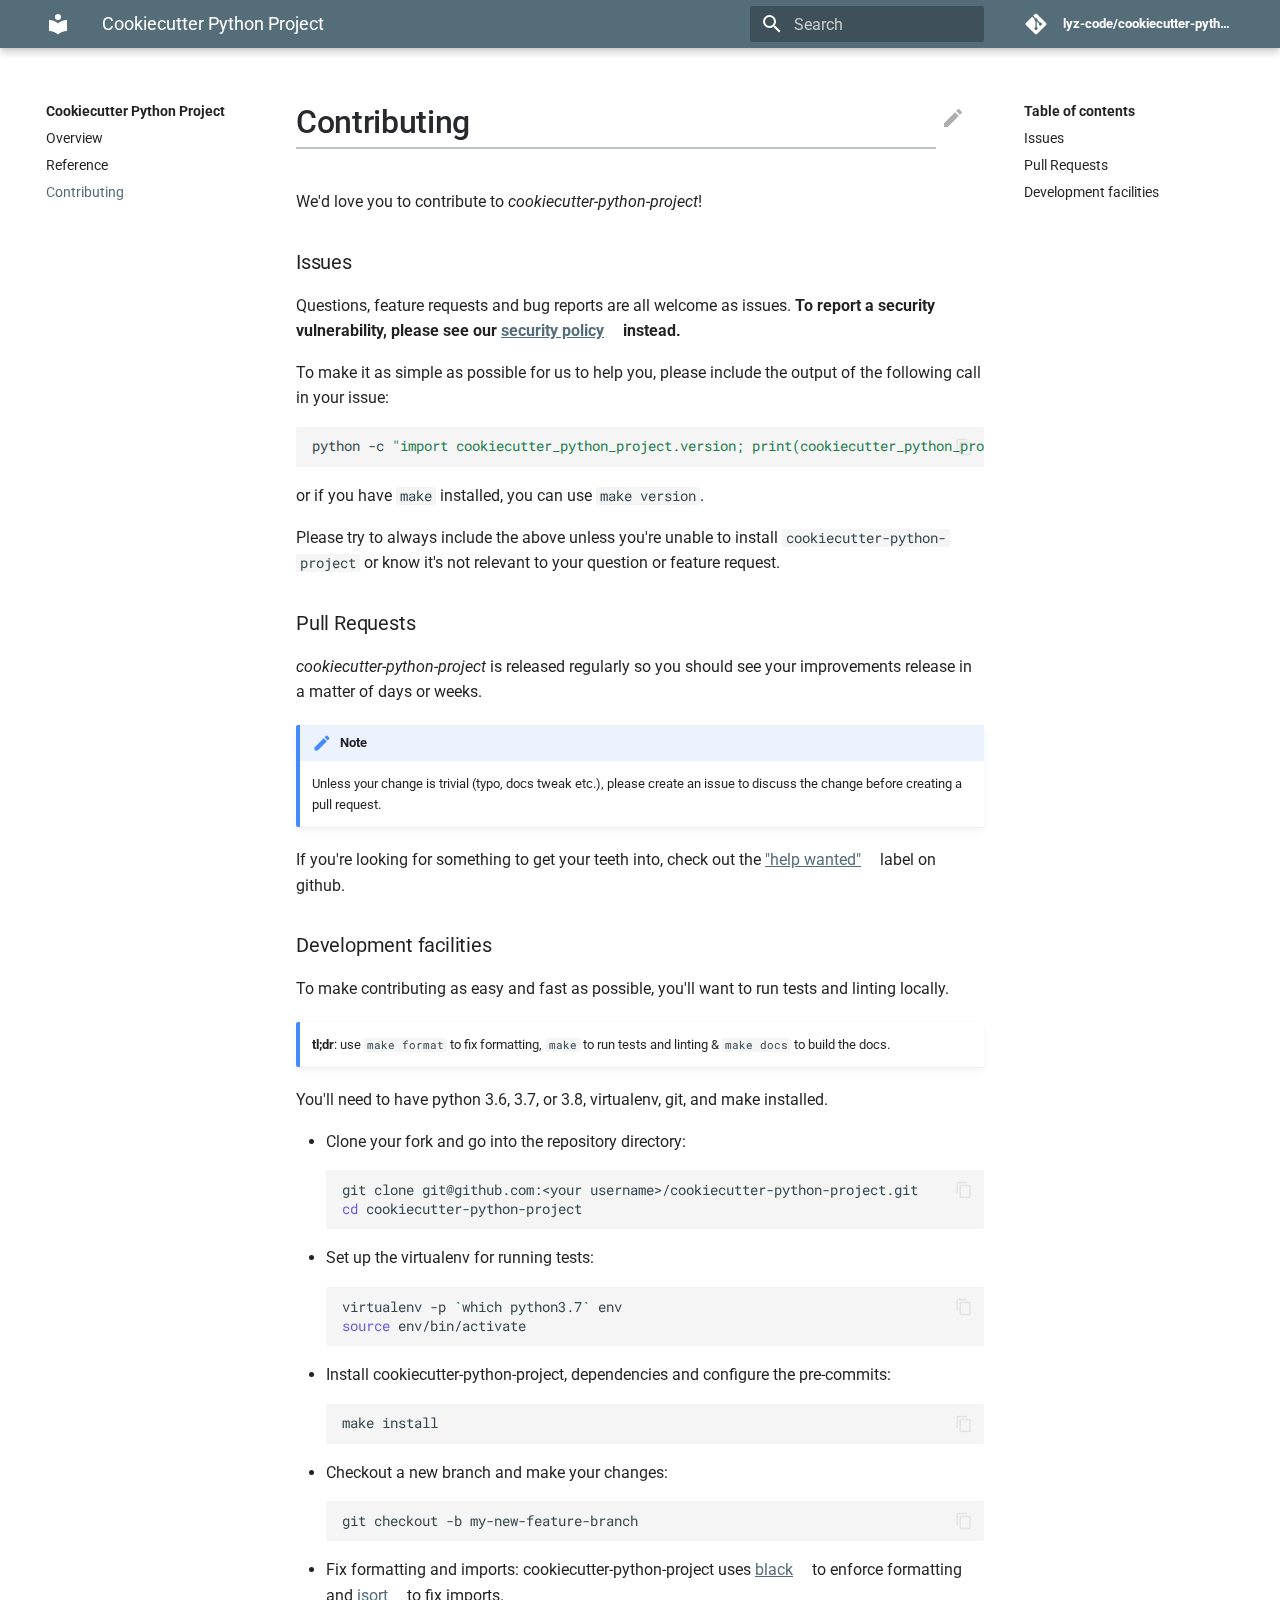
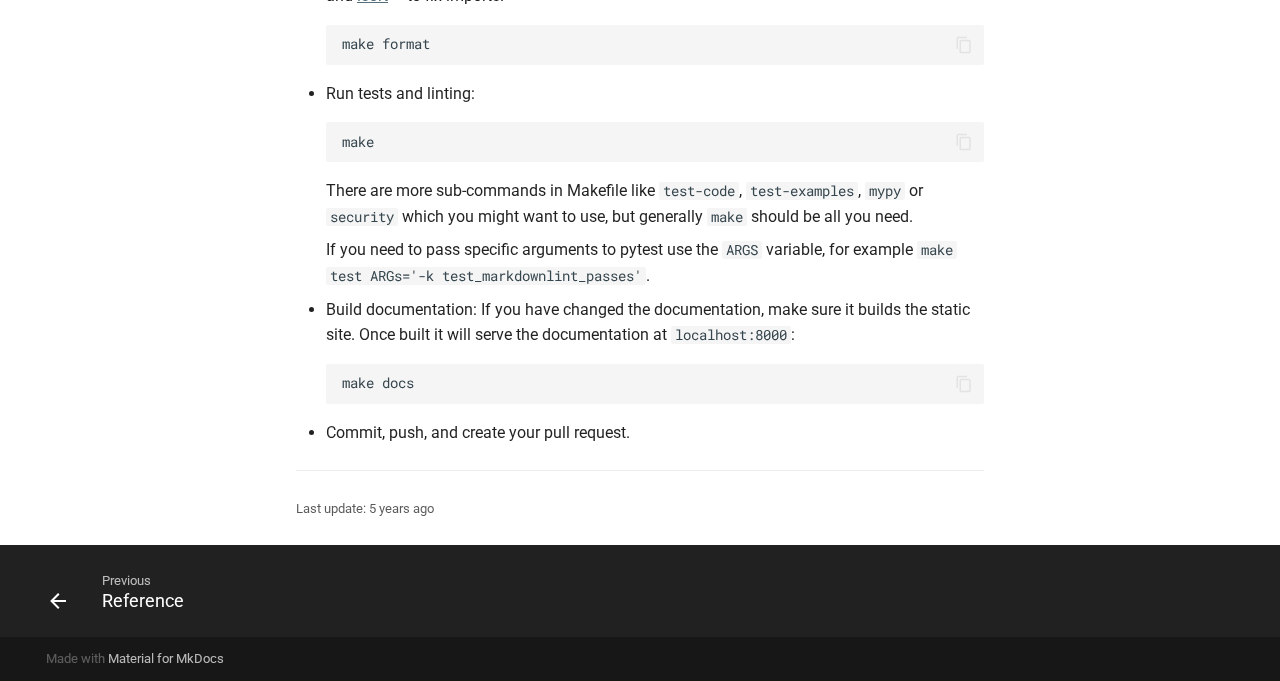
==== contributing/index.html @ d642a239 "deploy: 86d45b9fcf914d2973daea48cda3ad97f5f0207a" ====
<!doctype html><html lang=en class=no-js> <head><meta charset=utf-8><meta name=viewport content="width=device-width,initial-scale=1"><meta name=author content=Lyz><link href=https://lyz-code.github.io/cookiecutter-python-project/contributing/ rel=canonical><link rel="shortcut icon" href=../assets/images/favicon.png><meta name=generator content="mkdocs-1.1.2, mkdocs-material-6.2.3"><title>Contributing - Cookiecutter Python Project</title><link rel=stylesheet href=../assets/stylesheets/main.3b61ea93.min.css><link rel=stylesheet href=../assets/stylesheets/palette.39b8e14a.min.css><meta name=theme-color content=#546d78><link rel=preconnect href=https://fonts.gstatic.com crossorigin><link rel=stylesheet href="https://fonts.googleapis.com/css?family=Roboto:300,400,400i,700%7CRoboto+Mono&display=fallback"><style>body,input{font-family:"Roboto",-apple-system,BlinkMacSystemFont,Helvetica,Arial,sans-serif}code,kbd,pre{font-family:"Roboto Mono",SFMono-Regular,Consolas,Menlo,monospace}</style><link rel=stylesheet href=../css/timeago.css><link rel=stylesheet href=../stylesheets/extra.css><link rel=stylesheet href=../stylesheets/links.css></head> <body dir=ltr data-md-color-scheme data-md-color-primary=blue-grey data-md-color-accent=light-blue> <input class=md-toggle data-md-toggle=drawer type=checkbox id=__drawer autocomplete=off> <input class=md-toggle data-md-toggle=search type=checkbox id=__search autocomplete=off> <label class=md-overlay for=__drawer></label> <div data-md-component=skip> <a href=#issues class=md-skip> Skip to content </a> </div> <div data-md-component=announce> </div> <header class=md-header data-md-component=header> <nav class="md-header-nav md-grid" aria-label=Header> <a href=https://lyz-code.github.io/cookiecutter-python-project title="Cookiecutter Python Project" class="md-header-nav__button md-logo" aria-label="Cookiecutter Python Project"> <svg xmlns=http://www.w3.org/2000/svg viewbox="0 0 24 24"><path d="M12 8a3 3 0 003-3 3 3 0 00-3-3 3 3 0 00-3 3 3 3 0 003 3m0 3.54C9.64 9.35 6.5 8 3 8v11c3.5 0 6.64 1.35 9 3.54 2.36-2.19 5.5-3.54 9-3.54V8c-3.5 0-6.64 1.35-9 3.54z"/></svg> </a> <label class="md-header-nav__button md-icon" for=__drawer> <svg xmlns=http://www.w3.org/2000/svg viewbox="0 0 24 24"><path d="M3 6h18v2H3V6m0 5h18v2H3v-2m0 5h18v2H3v-2z"/></svg> </label> <div class=md-header-nav__title data-md-component=header-title> <div class=md-header-nav__ellipsis> <div class=md-header-nav__topic> <span class=md-ellipsis> Cookiecutter Python Project </span> </div> <div class=md-header-nav__topic> <span class=md-ellipsis> Contributing </span> </div> </div> </div> <label class="md-header-nav__button md-icon" for=__search> <svg xmlns=http://www.w3.org/2000/svg viewbox="0 0 24 24"><path d="M9.5 3A6.5 6.5 0 0116 9.5c0 1.61-.59 3.09-1.56 4.23l.27.27h.79l5 5-1.5 1.5-5-5v-.79l-.27-.27A6.516 6.516 0 019.5 16 6.5 6.5 0 013 9.5 6.5 6.5 0 019.5 3m0 2C7 5 5 7 5 9.5S7 14 9.5 14 14 12 14 9.5 12 5 9.5 5z"/></svg> </label> <div class=md-search data-md-component=search role=dialog> <label class=md-search__overlay for=__search></label> <div class=md-search__inner role=search> <form class=md-search__form name=search> <input type=text class=md-search__input name=query aria-label=Search placeholder=Search autocapitalize=off autocorrect=off autocomplete=off spellcheck=false data-md-component=search-query data-md-state=active required> <label class="md-search__icon md-icon" for=__search> <svg xmlns=http://www.w3.org/2000/svg viewbox="0 0 24 24"><path d="M9.5 3A6.5 6.5 0 0116 9.5c0 1.61-.59 3.09-1.56 4.23l.27.27h.79l5 5-1.5 1.5-5-5v-.79l-.27-.27A6.516 6.516 0 019.5 16 6.5 6.5 0 013 9.5 6.5 6.5 0 019.5 3m0 2C7 5 5 7 5 9.5S7 14 9.5 14 14 12 14 9.5 12 5 9.5 5z"/></svg> <svg xmlns=http://www.w3.org/2000/svg viewbox="0 0 24 24"><path d="M20 11v2H8l5.5 5.5-1.42 1.42L4.16 12l7.92-7.92L13.5 5.5 8 11h12z"/></svg> </label> <button type=reset class="md-search__icon md-icon" aria-label=Clear data-md-component=search-reset tabindex=-1> <svg xmlns=http://www.w3.org/2000/svg viewbox="0 0 24 24"><path d="M19 6.41L17.59 5 12 10.59 6.41 5 5 6.41 10.59 12 5 17.59 6.41 19 12 13.41 17.59 19 19 17.59 13.41 12 19 6.41z"/></svg> </button> </form> <div class=md-search__output> <div class=md-search__scrollwrap data-md-scrollfix> <div class=md-search-result data-md-component=search-result> <div class=md-search-result__meta> Initializing search </div> <ol class=md-search-result__list></ol> </div> </div> </div> </div> </div> <div class=md-header-nav__source> <a href=https://github.com/lyz-code/cookiecutter-python-project/ title="Go to repository" class=md-source> <div class="md-source__icon md-icon"> <svg xmlns=http://www.w3.org/2000/svg viewbox="0 0 448 512"><path d="M439.55 236.05L244 40.45a28.87 28.87 0 00-40.81 0l-40.66 40.63 51.52 51.52c27.06-9.14 52.68 16.77 43.39 43.68l49.66 49.66c34.23-11.8 61.18 31 35.47 56.69-26.49 26.49-70.21-2.87-56-37.34L240.22 199v121.85c25.3 12.54 22.26 41.85 9.08 55a34.34 34.34 0 01-48.55 0c-17.57-17.6-11.07-46.91 11.25-56v-123c-20.8-8.51-24.6-30.74-18.64-45L142.57 101 8.45 235.14a28.86 28.86 0 000 40.81l195.61 195.6a28.86 28.86 0 0040.8 0l194.69-194.69a28.86 28.86 0 000-40.81z"/></svg> </div> <div class=md-source__repository> lyz-code/cookiecutter-python-project </div> </a> </div> </nav> </header> <div class=md-container data-md-component=container> <main class=md-main data-md-component=main> <div class="md-main__inner md-grid"> <div class="md-sidebar md-sidebar--primary" data-md-component=navigation> <div class=md-sidebar__scrollwrap> <div class=md-sidebar__inner> <nav class="md-nav md-nav--primary" aria-label=Navigation data-md-level=0> <label class=md-nav__title for=__drawer> <a href=https://lyz-code.github.io/cookiecutter-python-project title="Cookiecutter Python Project" class="md-nav__button md-logo" aria-label="Cookiecutter Python Project"> <svg xmlns=http://www.w3.org/2000/svg viewbox="0 0 24 24"><path d="M12 8a3 3 0 003-3 3 3 0 00-3-3 3 3 0 00-3 3 3 3 0 003 3m0 3.54C9.64 9.35 6.5 8 3 8v11c3.5 0 6.64 1.35 9 3.54 2.36-2.19 5.5-3.54 9-3.54V8c-3.5 0-6.64 1.35-9 3.54z"/></svg> </a> Cookiecutter Python Project </label> <div class=md-nav__source> <a href=https://github.com/lyz-code/cookiecutter-python-project/ title="Go to repository" class=md-source> <div class="md-source__icon md-icon"> <svg xmlns=http://www.w3.org/2000/svg viewbox="0 0 448 512"><path d="M439.55 236.05L244 40.45a28.87 28.87 0 00-40.81 0l-40.66 40.63 51.52 51.52c27.06-9.14 52.68 16.77 43.39 43.68l49.66 49.66c34.23-11.8 61.18 31 35.47 56.69-26.49 26.49-70.21-2.87-56-37.34L240.22 199v121.85c25.3 12.54 22.26 41.85 9.08 55a34.34 34.34 0 01-48.55 0c-17.57-17.6-11.07-46.91 11.25-56v-123c-20.8-8.51-24.6-30.74-18.64-45L142.57 101 8.45 235.14a28.86 28.86 0 000 40.81l195.61 195.6a28.86 28.86 0 0040.8 0l194.69-194.69a28.86 28.86 0 000-40.81z"/></svg> </div> <div class=md-source__repository> lyz-code/cookiecutter-python-project </div> </a> </div> <ul class=md-nav__list data-md-scrollfix> <li class=md-nav__item> <a href=.. class=md-nav__link> Overview </a> </li> <li class=md-nav__item> <a href=../reference/ class=md-nav__link> Reference </a> </li> <li class="md-nav__item md-nav__item--active"> <input class="md-nav__toggle md-toggle" data-md-toggle=toc type=checkbox id=__toc> <label class="md-nav__link md-nav__link--active" for=__toc> Contributing <span class="md-nav__icon md-icon"></span> </label> <a href=./ class="md-nav__link md-nav__link--active"> Contributing </a> <nav class="md-nav md-nav--secondary" aria-label="Table of contents"> <label class=md-nav__title for=__toc> <span class="md-nav__icon md-icon"></span> Table of contents </label> <ul class=md-nav__list data-md-scrollfix> <li class=md-nav__item> <a href=#issues class=md-nav__link> Issues </a> </li> <li class=md-nav__item> <a href=#pull-requests class=md-nav__link> Pull Requests </a> </li> <li class=md-nav__item> <a href=#development-facilities class=md-nav__link> Development facilities </a> </li> </ul> </nav> </li> </ul> </nav> </div> </div> </div> <div class="md-sidebar md-sidebar--secondary" data-md-component=toc> <div class=md-sidebar__scrollwrap> <div class=md-sidebar__inner> <nav class="md-nav md-nav--secondary" aria-label="Table of contents"> <label class=md-nav__title for=__toc> <span class="md-nav__icon md-icon"></span> Table of contents </label> <ul class=md-nav__list data-md-scrollfix> <li class=md-nav__item> <a href=#issues class=md-nav__link> Issues </a> </li> <li class=md-nav__item> <a href=#pull-requests class=md-nav__link> Pull Requests </a> </li> <li class=md-nav__item> <a href=#development-facilities class=md-nav__link> Development facilities </a> </li> </ul> </nav> </div> </div> </div> <div class=md-content> <article class="md-content__inner md-typeset"> <a href=https://github.com/lyz-code/cookiecutter-python-project/edit/master/docs/contributing.md title="Edit this page" class="md-content__button md-icon"> <svg xmlns=http://www.w3.org/2000/svg viewbox="0 0 24 24"><path d="M20.71 7.04c.39-.39.39-1.04 0-1.41l-2.34-2.34c-.37-.39-1.02-.39-1.41 0l-1.84 1.83 3.75 3.75M3 17.25V21h3.75L17.81 9.93l-3.75-3.75L3 17.25z"/></svg> </a> <h1>Contributing</h1> <p>We'd love you to contribute to <em>cookiecutter-python-project</em>!</p> <h3 id=issues>Issues<a class=headerlink href=#issues title="Permanent link">&para;</a></h3> <p>Questions, feature requests and bug reports are all welcome as issues. <strong>To report a security vulnerability, please see our <a href=https://github.com/lyz-code/cookiecutter-python-project/security/policy>security policy</a> instead.</strong></p> <p>To make it as simple as possible for us to help you, please include the output of the following call in your issue:</p> <div class=highlight><pre><span></span><code>python -c <span class=s2>&quot;import cookiecutter_python_project.version; print(cookiecutter_python_project.version.version_info())&quot;</span>
</code></pre></div> <p>or if you have <code>make</code> installed, you can use <code>make version</code>.</p> <p>Please try to always include the above unless you're unable to install <code>cookiecutter-python-project</code> or know it's not relevant to your question or feature request.</p> <h3 id=pull-requests>Pull Requests<a class=headerlink href=#pull-requests title="Permanent link">&para;</a></h3> <p><em>cookiecutter-python-project</em> is released regularly so you should see your improvements release in a matter of days or weeks.</p> <div class="admonition note"> <p class=admonition-title>Note</p> <p>Unless your change is trivial (typo, docs tweak etc.), please create an issue to discuss the change before creating a pull request.</p> </div> <p>If you're looking for something to get your teeth into, check out the <a href="https://github.com/lyz-code/cookiecutter-python-project/issues?q=is%3Aopen+is%3Aissue+label%3A%22help+wanted%22">"help wanted"</a> label on github.</p> <h3 id=development-facilities>Development facilities<a class=headerlink href=#development-facilities title="Permanent link">&para;</a></h3> <p>To make contributing as easy and fast as possible, you'll want to run tests and linting locally.</p> <div class="admonition note"> <p><strong>tl;dr</strong>: use <code>make format</code> to fix formatting, <code>make</code> to run tests and linting &amp; <code>make docs</code> to build the docs.</p> </div> <p>You'll need to have python 3.6, 3.7, or 3.8, virtualenv, git, and make installed.</p> <ul> <li> <p>Clone your fork and go into the repository directory:</p> <div class=highlight><pre><span></span><code>git clone git@github.com:&lt;your username&gt;/cookiecutter-python-project.git
<span class=nb>cd</span> cookiecutter-python-project
</code></pre></div> </li> <li> <p>Set up the virtualenv for running tests:</p> <div class=highlight><pre><span></span><code>virtualenv -p <span class=sb>`</span>which python3.7<span class=sb>`</span> env
<span class=nb>source</span> env/bin/activate
</code></pre></div> </li> <li> <p>Install cookiecutter-python-project, dependencies and configure the pre-commits:</p> <div class=highlight><pre><span></span><code>make install
</code></pre></div> </li> <li> <p>Checkout a new branch and make your changes:</p> <div class=highlight><pre><span></span><code>git checkout -b my-new-feature-branch
</code></pre></div> </li> <li> <p>Fix formatting and imports: cookiecutter-python-project uses <a href=https://github.com/ambv/black>black</a> to enforce formatting and <a href=https://github.com/timothycrosley/isort>isort</a> to fix imports.</p> <div class=highlight><pre><span></span><code>make format
</code></pre></div> </li> <li> <p>Run tests and linting:</p> <div class=highlight><pre><span></span><code>make
</code></pre></div> <p>There are more sub-commands in Makefile like <code>test-code</code>, <code>test-examples</code>, <code>mypy</code> or <code>security</code> which you might want to use, but generally <code>make</code> should be all you need.</p> <p>If you need to pass specific arguments to pytest use the <code>ARGS</code> variable, for example <code>make test ARGs='-k test_markdownlint_passes'</code>.</p> </li> <li> <p>Build documentation: If you have changed the documentation, make sure it builds the static site. Once built it will serve the documentation at <code>localhost:8000</code>:</p> <div class=highlight><pre><span></span><code>make docs
</code></pre></div> </li> <li> <p>Commit, push, and create your pull request.</p> </li> </ul> <hr> <div class=md-source-date> <small> Last update: <span class="git-revision-date-localized-plugin git-revision-date-localized-plugin-timeago"><span class=timeago datetime=2020-12-27T15:54:41+00:00 locale=en></span></span><span class="git-revision-date-localized-plugin git-revision-date-localized-plugin-iso_date">2020-12-27</span> </small> </div> </article> </div> </div> </main> <footer class=md-footer> <div class=md-footer-nav> <nav class="md-footer-nav__inner md-grid" aria-label=Footer> <a href=../reference/ class="md-footer-nav__link md-footer-nav__link--prev" rel=prev> <div class="md-footer-nav__button md-icon"> <svg xmlns=http://www.w3.org/2000/svg viewbox="0 0 24 24"><path d="M20 11v2H8l5.5 5.5-1.42 1.42L4.16 12l7.92-7.92L13.5 5.5 8 11h12z"/></svg> </div> <div class=md-footer-nav__title> <div class=md-ellipsis> <span class=md-footer-nav__direction> Previous </span> Reference </div> </div> </a> </nav> </div> <div class="md-footer-meta md-typeset"> <div class="md-footer-meta__inner md-grid"> <div class=md-footer-copyright> Made with <a href=https://squidfunk.github.io/mkdocs-material/ target=_blank rel=noopener> Material for MkDocs </a> </div> </div> </div> </footer> </div> <script src=../assets/javascripts/vendor.08c56446.min.js></script> <script src=../assets/javascripts/bundle.6ced434e.min.js></script><script id=__lang type=application/json>{"clipboard.copy": "Copy to clipboard", "clipboard.copied": "Copied to clipboard", "search.config.lang": "en", "search.config.pipeline": "trimmer, stopWordFilter", "search.config.separator": "[\\s\\-]+", "search.placeholder": "Search", "search.result.placeholder": "Type to start searching", "search.result.none": "No matching documents", "search.result.one": "1 matching document", "search.result.other": "# matching documents", "search.result.more.one": "1 more on this page", "search.result.more.other": "# more on this page", "search.result.term.missing": "Missing"}</script> <script>
        app = initialize({
          base: "..",
          features: ['navigation.instant'],
          search: Object.assign({
            worker: "../assets/javascripts/worker/search.8c7e0a7e.min.js"
          }, typeof search !== "undefined" && search)
        })
      </script> <script src=../js/timeago.min.js></script> <script src=../js/timeago_mkdocs_material.js></script> </body> </html>
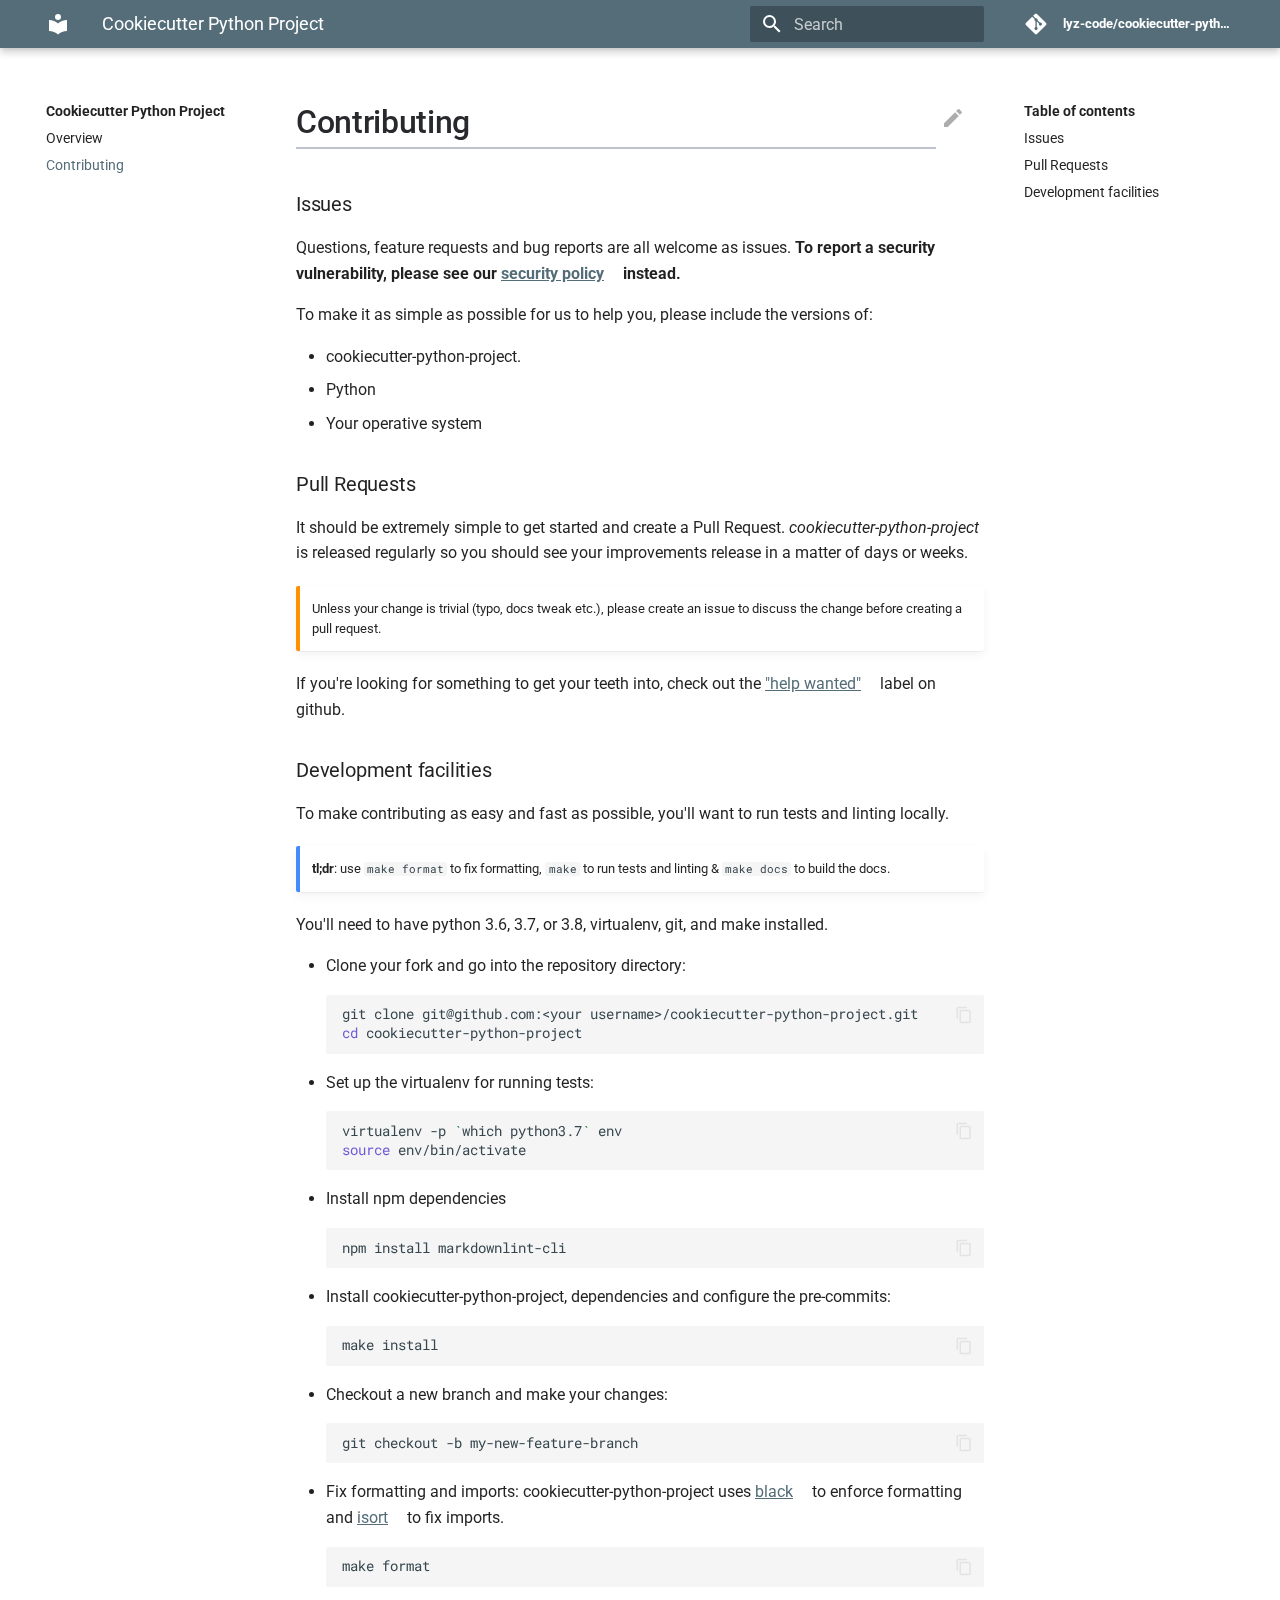
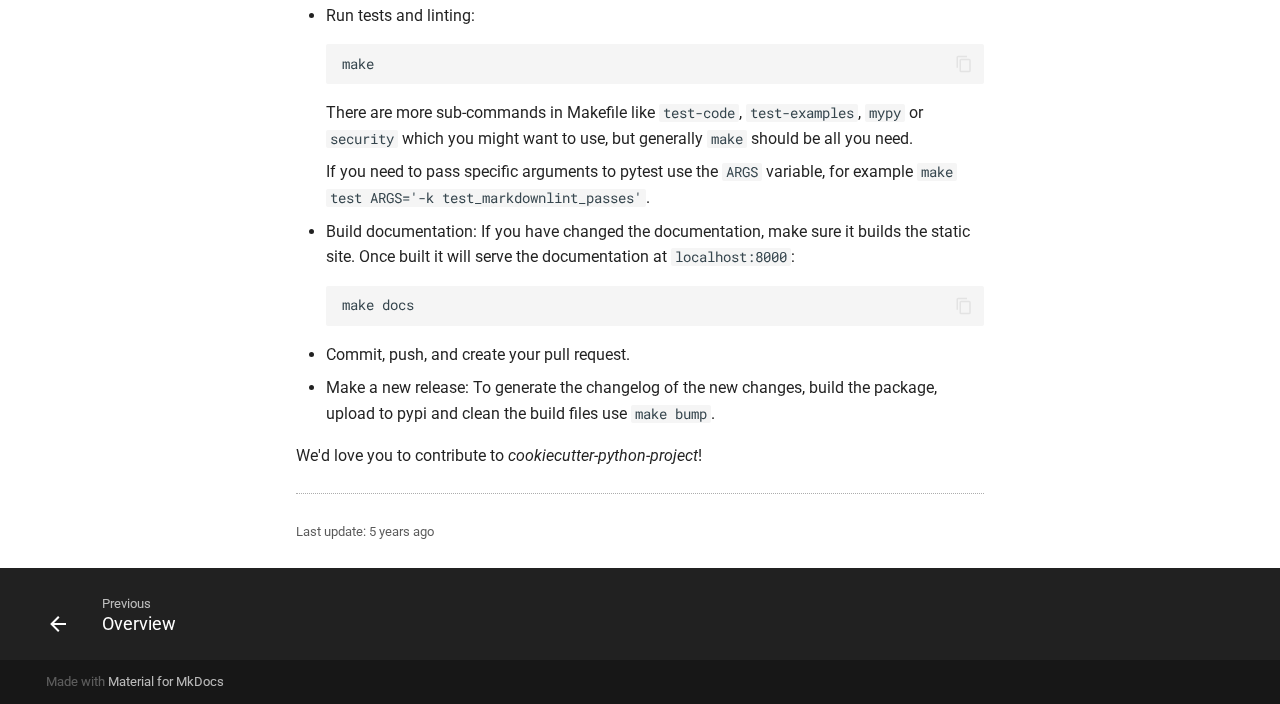
==== commit cd081beb: "deploy: f21ed97ea55cb418c5b50c926bf0d8e019d385ae" ====
--- a/contributing/index.html
+++ b/contributing/index.html
@@ -1,19 +1,19 @@
-<!doctype html><html lang=en class=no-js> <head><meta charset=utf-8><meta name=viewport content="width=device-width,initial-scale=1"><meta name=author content=Lyz><link href=https://lyz-code.github.io/cookiecutter-python-project/contributing/ rel=canonical><link rel="shortcut icon" href=../assets/images/favicon.png><meta name=generator content="mkdocs-1.1.2, mkdocs-material-6.2.3"><title>Contributing - Cookiecutter Python Project</title><link rel=stylesheet href=../assets/stylesheets/main.3b61ea93.min.css><link rel=stylesheet href=../assets/stylesheets/palette.39b8e14a.min.css><meta name=theme-color content=#546d78><link rel=preconnect href=https://fonts.gstatic.com crossorigin><link rel=stylesheet href="https://fonts.googleapis.com/css?family=Roboto:300,400,400i,700%7CRoboto+Mono&display=fallback"><style>body,input{font-family:"Roboto",-apple-system,BlinkMacSystemFont,Helvetica,Arial,sans-serif}code,kbd,pre{font-family:"Roboto Mono",SFMono-Regular,Consolas,Menlo,monospace}</style><link rel=stylesheet href=../css/timeago.css><link rel=stylesheet href=../stylesheets/extra.css><link rel=stylesheet href=../stylesheets/links.css></head> <body dir=ltr data-md-color-scheme data-md-color-primary=blue-grey data-md-color-accent=light-blue> <input class=md-toggle data-md-toggle=drawer type=checkbox id=__drawer autocomplete=off> <input class=md-toggle data-md-toggle=search type=checkbox id=__search autocomplete=off> <label class=md-overlay for=__drawer></label> <div data-md-component=skip> <a href=#issues class=md-skip> Skip to content </a> </div> <div data-md-component=announce> </div> <header class=md-header data-md-component=header> <nav class="md-header-nav md-grid" aria-label=Header> <a href=https://lyz-code.github.io/cookiecutter-python-project title="Cookiecutter Python Project" class="md-header-nav__button md-logo" aria-label="Cookiecutter Python Project"> <svg xmlns=http://www.w3.org/2000/svg viewbox="0 0 24 24"><path d="M12 8a3 3 0 003-3 3 3 0 00-3-3 3 3 0 00-3 3 3 3 0 003 3m0 3.54C9.64 9.35 6.5 8 3 8v11c3.5 0 6.64 1.35 9 3.54 2.36-2.19 5.5-3.54 9-3.54V8c-3.5 0-6.64 1.35-9 3.54z"/></svg> </a> <label class="md-header-nav__button md-icon" for=__drawer> <svg xmlns=http://www.w3.org/2000/svg viewbox="0 0 24 24"><path d="M3 6h18v2H3V6m0 5h18v2H3v-2m0 5h18v2H3v-2z"/></svg> </label> <div class=md-header-nav__title data-md-component=header-title> <div class=md-header-nav__ellipsis> <div class=md-header-nav__topic> <span class=md-ellipsis> Cookiecutter Python Project </span> </div> <div class=md-header-nav__topic> <span class=md-ellipsis> Contributing </span> </div> </div> </div> <label class="md-header-nav__button md-icon" for=__search> <svg xmlns=http://www.w3.org/2000/svg viewbox="0 0 24 24"><path d="M9.5 3A6.5 6.5 0 0116 9.5c0 1.61-.59 3.09-1.56 4.23l.27.27h.79l5 5-1.5 1.5-5-5v-.79l-.27-.27A6.516 6.516 0 019.5 16 6.5 6.5 0 013 9.5 6.5 6.5 0 019.5 3m0 2C7 5 5 7 5 9.5S7 14 9.5 14 14 12 14 9.5 12 5 9.5 5z"/></svg> </label> <div class=md-search data-md-component=search role=dialog> <label class=md-search__overlay for=__search></label> <div class=md-search__inner role=search> <form class=md-search__form name=search> <input type=text class=md-search__input name=query aria-label=Search placeholder=Search autocapitalize=off autocorrect=off autocomplete=off spellcheck=false data-md-component=search-query data-md-state=active required> <label class="md-search__icon md-icon" for=__search> <svg xmlns=http://www.w3.org/2000/svg viewbox="0 0 24 24"><path d="M9.5 3A6.5 6.5 0 0116 9.5c0 1.61-.59 3.09-1.56 4.23l.27.27h.79l5 5-1.5 1.5-5-5v-.79l-.27-.27A6.516 6.516 0 019.5 16 6.5 6.5 0 013 9.5 6.5 6.5 0 019.5 3m0 2C7 5 5 7 5 9.5S7 14 9.5 14 14 12 14 9.5 12 5 9.5 5z"/></svg> <svg xmlns=http://www.w3.org/2000/svg viewbox="0 0 24 24"><path d="M20 11v2H8l5.5 5.5-1.42 1.42L4.16 12l7.92-7.92L13.5 5.5 8 11h12z"/></svg> </label> <button type=reset class="md-search__icon md-icon" aria-label=Clear data-md-component=search-reset tabindex=-1> <svg xmlns=http://www.w3.org/2000/svg viewbox="0 0 24 24"><path d="M19 6.41L17.59 5 12 10.59 6.41 5 5 6.41 10.59 12 5 17.59 6.41 19 12 13.41 17.59 19 19 17.59 13.41 12 19 6.41z"/></svg> </button> </form> <div class=md-search__output> <div class=md-search__scrollwrap data-md-scrollfix> <div class=md-search-result data-md-component=search-result> <div class=md-search-result__meta> Initializing search </div> <ol class=md-search-result__list></ol> </div> </div> </div> </div> </div> <div class=md-header-nav__source> <a href=https://github.com/lyz-code/cookiecutter-python-project/ title="Go to repository" class=md-source> <div class="md-source__icon md-icon"> <svg xmlns=http://www.w3.org/2000/svg viewbox="0 0 448 512"><path d="M439.55 236.05L244 40.45a28.87 28.87 0 00-40.81 0l-40.66 40.63 51.52 51.52c27.06-9.14 52.68 16.77 43.39 43.68l49.66 49.66c34.23-11.8 61.18 31 35.47 56.69-26.49 26.49-70.21-2.87-56-37.34L240.22 199v121.85c25.3 12.54 22.26 41.85 9.08 55a34.34 34.34 0 01-48.55 0c-17.57-17.6-11.07-46.91 11.25-56v-123c-20.8-8.51-24.6-30.74-18.64-45L142.57 101 8.45 235.14a28.86 28.86 0 000 40.81l195.61 195.6a28.86 28.86 0 0040.8 0l194.69-194.69a28.86 28.86 0 000-40.81z"/></svg> </div> <div class=md-source__repository> lyz-code/cookiecutter-python-project </div> </a> </div> </nav> </header> <div class=md-container data-md-component=container> <main class=md-main data-md-component=main> <div class="md-main__inner md-grid"> <div class="md-sidebar md-sidebar--primary" data-md-component=navigation> <div class=md-sidebar__scrollwrap> <div class=md-sidebar__inner> <nav class="md-nav md-nav--primary" aria-label=Navigation data-md-level=0> <label class=md-nav__title for=__drawer> <a href=https://lyz-code.github.io/cookiecutter-python-project title="Cookiecutter Python Project" class="md-nav__button md-logo" aria-label="Cookiecutter Python Project"> <svg xmlns=http://www.w3.org/2000/svg viewbox="0 0 24 24"><path d="M12 8a3 3 0 003-3 3 3 0 00-3-3 3 3 0 00-3 3 3 3 0 003 3m0 3.54C9.64 9.35 6.5 8 3 8v11c3.5 0 6.64 1.35 9 3.54 2.36-2.19 5.5-3.54 9-3.54V8c-3.5 0-6.64 1.35-9 3.54z"/></svg> </a> Cookiecutter Python Project </label> <div class=md-nav__source> <a href=https://github.com/lyz-code/cookiecutter-python-project/ title="Go to repository" class=md-source> <div class="md-source__icon md-icon"> <svg xmlns=http://www.w3.org/2000/svg viewbox="0 0 448 512"><path d="M439.55 236.05L244 40.45a28.87 28.87 0 00-40.81 0l-40.66 40.63 51.52 51.52c27.06-9.14 52.68 16.77 43.39 43.68l49.66 49.66c34.23-11.8 61.18 31 35.47 56.69-26.49 26.49-70.21-2.87-56-37.34L240.22 199v121.85c25.3 12.54 22.26 41.85 9.08 55a34.34 34.34 0 01-48.55 0c-17.57-17.6-11.07-46.91 11.25-56v-123c-20.8-8.51-24.6-30.74-18.64-45L142.57 101 8.45 235.14a28.86 28.86 0 000 40.81l195.61 195.6a28.86 28.86 0 0040.8 0l194.69-194.69a28.86 28.86 0 000-40.81z"/></svg> </div> <div class=md-source__repository> lyz-code/cookiecutter-python-project </div> </a> </div> <ul class=md-nav__list data-md-scrollfix> <li class=md-nav__item> <a href=.. class=md-nav__link> Overview </a> </li> <li class=md-nav__item> <a href=../reference/ class=md-nav__link> Reference </a> </li> <li class="md-nav__item md-nav__item--active"> <input class="md-nav__toggle md-toggle" data-md-toggle=toc type=checkbox id=__toc> <label class="md-nav__link md-nav__link--active" for=__toc> Contributing <span class="md-nav__icon md-icon"></span> </label> <a href=./ class="md-nav__link md-nav__link--active"> Contributing </a> <nav class="md-nav md-nav--secondary" aria-label="Table of contents"> <label class=md-nav__title for=__toc> <span class="md-nav__icon md-icon"></span> Table of contents </label> <ul class=md-nav__list data-md-scrollfix> <li class=md-nav__item> <a href=#issues class=md-nav__link> Issues </a> </li> <li class=md-nav__item> <a href=#pull-requests class=md-nav__link> Pull Requests </a> </li> <li class=md-nav__item> <a href=#development-facilities class=md-nav__link> Development facilities </a> </li> </ul> </nav> </li> </ul> </nav> </div> </div> </div> <div class="md-sidebar md-sidebar--secondary" data-md-component=toc> <div class=md-sidebar__scrollwrap> <div class=md-sidebar__inner> <nav class="md-nav md-nav--secondary" aria-label="Table of contents"> <label class=md-nav__title for=__toc> <span class="md-nav__icon md-icon"></span> Table of contents </label> <ul class=md-nav__list data-md-scrollfix> <li class=md-nav__item> <a href=#issues class=md-nav__link> Issues </a> </li> <li class=md-nav__item> <a href=#pull-requests class=md-nav__link> Pull Requests </a> </li> <li class=md-nav__item> <a href=#development-facilities class=md-nav__link> Development facilities </a> </li> </ul> </nav> </div> </div> </div> <div class=md-content> <article class="md-content__inner md-typeset"> <a href=https://github.com/lyz-code/cookiecutter-python-project/edit/master/docs/contributing.md title="Edit this page" class="md-content__button md-icon"> <svg xmlns=http://www.w3.org/2000/svg viewbox="0 0 24 24"><path d="M20.71 7.04c.39-.39.39-1.04 0-1.41l-2.34-2.34c-.37-.39-1.02-.39-1.41 0l-1.84 1.83 3.75 3.75M3 17.25V21h3.75L17.81 9.93l-3.75-3.75L3 17.25z"/></svg> </a> <h1>Contributing</h1> <p>We'd love you to contribute to <em>cookiecutter-python-project</em>!</p> <h3 id=issues>Issues<a class=headerlink href=#issues title="Permanent link">&para;</a></h3> <p>Questions, feature requests and bug reports are all welcome as issues. <strong>To report a security vulnerability, please see our <a href=https://github.com/lyz-code/cookiecutter-python-project/security/policy>security policy</a> instead.</strong></p> <p>To make it as simple as possible for us to help you, please include the output of the following call in your issue:</p> <div class=highlight><pre><span></span><code>python -c <span class=s2>&quot;import cookiecutter_python_project.version; print(cookiecutter_python_project.version.version_info())&quot;</span>
-</code></pre></div> <p>or if you have <code>make</code> installed, you can use <code>make version</code>.</p> <p>Please try to always include the above unless you're unable to install <code>cookiecutter-python-project</code> or know it's not relevant to your question or feature request.</p> <h3 id=pull-requests>Pull Requests<a class=headerlink href=#pull-requests title="Permanent link">&para;</a></h3> <p><em>cookiecutter-python-project</em> is released regularly so you should see your improvements release in a matter of days or weeks.</p> <div class="admonition note"> <p class=admonition-title>Note</p> <p>Unless your change is trivial (typo, docs tweak etc.), please create an issue to discuss the change before creating a pull request.</p> </div> <p>If you're looking for something to get your teeth into, check out the <a href="https://github.com/lyz-code/cookiecutter-python-project/issues?q=is%3Aopen+is%3Aissue+label%3A%22help+wanted%22">"help wanted"</a> label on github.</p> <h3 id=development-facilities>Development facilities<a class=headerlink href=#development-facilities title="Permanent link">&para;</a></h3> <p>To make contributing as easy and fast as possible, you'll want to run tests and linting locally.</p> <div class="admonition note"> <p><strong>tl;dr</strong>: use <code>make format</code> to fix formatting, <code>make</code> to run tests and linting &amp; <code>make docs</code> to build the docs.</p> </div> <p>You'll need to have python 3.6, 3.7, or 3.8, virtualenv, git, and make installed.</p> <ul> <li> <p>Clone your fork and go into the repository directory:</p> <div class=highlight><pre><span></span><code>git clone git@github.com:&lt;your username&gt;/cookiecutter-python-project.git
+<!doctype html><html lang=en class=no-js> <head><meta charset=utf-8><meta name=viewport content="width=device-width,initial-scale=1"><link href=https://lyz-code.github.io/cookiecutter-python-project/contributing/ rel=canonical><meta name=author content=Lyz><link rel="shortcut icon" href=../assets/images/favicon.png><meta name=generator content="mkdocs-1.1.2, mkdocs-material-6.1.7"><title>Contributing - Cookiecutter Python Project</title><link rel=stylesheet href=../assets/stylesheets/main.19753c6b.min.css><link rel=stylesheet href=../assets/stylesheets/palette.196e0c26.min.css><meta name=theme-color content=#546d78><link href=https://fonts.gstatic.com rel=preconnect crossorigin><link rel=stylesheet href="https://fonts.googleapis.com/css?family=Roboto:300,400,400i,700%7CRoboto+Mono&display=fallback"><style>body,input{font-family:"Roboto",-apple-system,BlinkMacSystemFont,Helvetica,Arial,sans-serif}code,kbd,pre{font-family:"Roboto Mono",SFMono-Regular,Consolas,Menlo,monospace}</style><link rel=stylesheet href=../css/timeago.css><link rel=stylesheet href=../stylesheets/extra.css><link rel=stylesheet href=../stylesheets/links.css></head> <body dir=ltr data-md-color-scheme data-md-color-primary=blue-grey data-md-color-accent=light-blue> <input class=md-toggle data-md-toggle=drawer type=checkbox id=__drawer autocomplete=off> <input class=md-toggle data-md-toggle=search type=checkbox id=__search autocomplete=off> <label class=md-overlay for=__drawer></label> <div data-md-component=skip> <a href=#issues class=md-skip> Skip to content </a> </div> <div data-md-component=announce> </div> <header class=md-header data-md-component=header> <nav class="md-header-nav md-grid" aria-label=Header> <a href=https://lyz-code.github.io/cookiecutter-python-project title="Cookiecutter Python Project" class="md-header-nav__button md-logo" aria-label="Cookiecutter Python Project"> <svg xmlns=http://www.w3.org/2000/svg viewbox="0 0 24 24"><path d="M12 8a3 3 0 003-3 3 3 0 00-3-3 3 3 0 00-3 3 3 3 0 003 3m0 3.54C9.64 9.35 6.5 8 3 8v11c3.5 0 6.64 1.35 9 3.54 2.36-2.19 5.5-3.54 9-3.54V8c-3.5 0-6.64 1.35-9 3.54z"/></svg> </a> <label class="md-header-nav__button md-icon" for=__drawer> <svg xmlns=http://www.w3.org/2000/svg viewbox="0 0 24 24"><path d="M3 6h18v2H3V6m0 5h18v2H3v-2m0 5h18v2H3v-2z"/></svg> </label> <div class=md-header-nav__title data-md-component=header-title> <div class=md-header-nav__ellipsis> <span class="md-header-nav__topic md-ellipsis"> Cookiecutter Python Project </span> <span class="md-header-nav__topic md-ellipsis"> Contributing </span> </div> </div> <label class="md-header-nav__button md-icon" for=__search> <svg xmlns=http://www.w3.org/2000/svg viewbox="0 0 24 24"><path d="M9.5 3A6.5 6.5 0 0116 9.5c0 1.61-.59 3.09-1.56 4.23l.27.27h.79l5 5-1.5 1.5-5-5v-.79l-.27-.27A6.516 6.516 0 019.5 16 6.5 6.5 0 013 9.5 6.5 6.5 0 019.5 3m0 2C7 5 5 7 5 9.5S7 14 9.5 14 14 12 14 9.5 12 5 9.5 5z"/></svg> </label> <div class=md-search data-md-component=search role=dialog> <label class=md-search__overlay for=__search></label> <div class=md-search__inner role=search> <form class=md-search__form name=search> <input type=text class=md-search__input name=query aria-label=Search placeholder=Search autocapitalize=off autocorrect=off autocomplete=off spellcheck=false data-md-component=search-query data-md-state=active required> <label class="md-search__icon md-icon" for=__search> <svg xmlns=http://www.w3.org/2000/svg viewbox="0 0 24 24"><path d="M9.5 3A6.5 6.5 0 0116 9.5c0 1.61-.59 3.09-1.56 4.23l.27.27h.79l5 5-1.5 1.5-5-5v-.79l-.27-.27A6.516 6.516 0 019.5 16 6.5 6.5 0 013 9.5 6.5 6.5 0 019.5 3m0 2C7 5 5 7 5 9.5S7 14 9.5 14 14 12 14 9.5 12 5 9.5 5z"/></svg> <svg xmlns=http://www.w3.org/2000/svg viewbox="0 0 24 24"><path d="M20 11v2H8l5.5 5.5-1.42 1.42L4.16 12l7.92-7.92L13.5 5.5 8 11h12z"/></svg> </label> <button type=reset class="md-search__icon md-icon" aria-label=Clear data-md-component=search-reset tabindex=-1> <svg xmlns=http://www.w3.org/2000/svg viewbox="0 0 24 24"><path d="M19 6.41L17.59 5 12 10.59 6.41 5 5 6.41 10.59 12 5 17.59 6.41 19 12 13.41 17.59 19 19 17.59 13.41 12 19 6.41z"/></svg> </button> </form> <div class=md-search__output> <div class=md-search__scrollwrap data-md-scrollfix> <div class=md-search-result data-md-component=search-result> <div class=md-search-result__meta> Initializing search </div> <ol class=md-search-result__list></ol> </div> </div> </div> </div> </div> <div class=md-header-nav__source> <a href=https://github.com/lyz-code/cookiecutter-python-project/ title="Go to repository" class=md-source> <div class="md-source__icon md-icon"> <svg xmlns=http://www.w3.org/2000/svg viewbox="0 0 448 512"><path d="M439.55 236.05L244 40.45a28.87 28.87 0 00-40.81 0l-40.66 40.63 51.52 51.52c27.06-9.14 52.68 16.77 43.39 43.68l49.66 49.66c34.23-11.8 61.18 31 35.47 56.69-26.49 26.49-70.21-2.87-56-37.34L240.22 199v121.85c25.3 12.54 22.26 41.85 9.08 55a34.34 34.34 0 01-48.55 0c-17.57-17.6-11.07-46.91 11.25-56v-123c-20.8-8.51-24.6-30.74-18.64-45L142.57 101 8.45 235.14a28.86 28.86 0 000 40.81l195.61 195.6a28.86 28.86 0 0040.8 0l194.69-194.69a28.86 28.86 0 000-40.81z"/></svg> </div> <div class=md-source__repository> lyz-code/cookiecutter-python-project </div> </a> </div> </nav> </header> <div class=md-container data-md-component=container> <main class=md-main data-md-component=main> <div class="md-main__inner md-grid"> <div class="md-sidebar md-sidebar--primary" data-md-component=navigation> <div class=md-sidebar__scrollwrap> <div class=md-sidebar__inner> <nav class="md-nav md-nav--primary" aria-label=Navigation data-md-level=0> <label class=md-nav__title for=__drawer> <a href=https://lyz-code.github.io/cookiecutter-python-project title="Cookiecutter Python Project" class="md-nav__button md-logo" aria-label="Cookiecutter Python Project"> <svg xmlns=http://www.w3.org/2000/svg viewbox="0 0 24 24"><path d="M12 8a3 3 0 003-3 3 3 0 00-3-3 3 3 0 00-3 3 3 3 0 003 3m0 3.54C9.64 9.35 6.5 8 3 8v11c3.5 0 6.64 1.35 9 3.54 2.36-2.19 5.5-3.54 9-3.54V8c-3.5 0-6.64 1.35-9 3.54z"/></svg> </a> Cookiecutter Python Project </label> <div class=md-nav__source> <a href=https://github.com/lyz-code/cookiecutter-python-project/ title="Go to repository" class=md-source> <div class="md-source__icon md-icon"> <svg xmlns=http://www.w3.org/2000/svg viewbox="0 0 448 512"><path d="M439.55 236.05L244 40.45a28.87 28.87 0 00-40.81 0l-40.66 40.63 51.52 51.52c27.06-9.14 52.68 16.77 43.39 43.68l49.66 49.66c34.23-11.8 61.18 31 35.47 56.69-26.49 26.49-70.21-2.87-56-37.34L240.22 199v121.85c25.3 12.54 22.26 41.85 9.08 55a34.34 34.34 0 01-48.55 0c-17.57-17.6-11.07-46.91 11.25-56v-123c-20.8-8.51-24.6-30.74-18.64-45L142.57 101 8.45 235.14a28.86 28.86 0 000 40.81l195.61 195.6a28.86 28.86 0 0040.8 0l194.69-194.69a28.86 28.86 0 000-40.81z"/></svg> </div> <div class=md-source__repository> lyz-code/cookiecutter-python-project </div> </a> </div> <ul class=md-nav__list data-md-scrollfix> <li class=md-nav__item> <a href=.. class=md-nav__link> Overview </a> </li> <li class="md-nav__item md-nav__item--active"> <input class="md-nav__toggle md-toggle" data-md-toggle=toc type=checkbox id=__toc> <label class="md-nav__link md-nav__link--active" for=__toc> Contributing <span class="md-nav__icon md-icon"></span> </label> <a href=./ class="md-nav__link md-nav__link--active"> Contributing </a> <nav class="md-nav md-nav--secondary" aria-label="Table of contents"> <label class=md-nav__title for=__toc> <span class="md-nav__icon md-icon"></span> Table of contents </label> <ul class=md-nav__list data-md-scrollfix> <li class=md-nav__item> <a href=#issues class=md-nav__link> Issues </a> </li> <li class=md-nav__item> <a href=#pull-requests class=md-nav__link> Pull Requests </a> </li> <li class=md-nav__item> <a href=#development-facilities class=md-nav__link> Development facilities </a> </li> </ul> </nav> </li> </ul> </nav> </div> </div> </div> <div class="md-sidebar md-sidebar--secondary" data-md-component=toc> <div class=md-sidebar__scrollwrap> <div class=md-sidebar__inner> <nav class="md-nav md-nav--secondary" aria-label="Table of contents"> <label class=md-nav__title for=__toc> <span class="md-nav__icon md-icon"></span> Table of contents </label> <ul class=md-nav__list data-md-scrollfix> <li class=md-nav__item> <a href=#issues class=md-nav__link> Issues </a> </li> <li class=md-nav__item> <a href=#pull-requests class=md-nav__link> Pull Requests </a> </li> <li class=md-nav__item> <a href=#development-facilities class=md-nav__link> Development facilities </a> </li> </ul> </nav> </div> </div> </div> <div class=md-content> <article class="md-content__inner md-typeset"> <a href=https://github.com/lyz-code/cookiecutter-python-project/edit/master/docs/contributing.md title="Edit this page" class="md-content__button md-icon"> <svg xmlns=http://www.w3.org/2000/svg viewbox="0 0 24 24"><path d="M20.71 7.04c.39-.39.39-1.04 0-1.41l-2.34-2.34c-.37-.39-1.02-.39-1.41 0l-1.84 1.83 3.75 3.75M3 17.25V21h3.75L17.81 9.93l-3.75-3.75L3 17.25z"/></svg> </a> <h1>Contributing</h1> <h3 id=issues>Issues<a class=headerlink href=#issues title="Permanent link">&para;</a></h3> <p>Questions, feature requests and bug reports are all welcome as issues. <strong>To report a security vulnerability, please see our <a href=https://github.com/lyz-code/cookiecutter-python-project/security/policy>security policy</a> instead.</strong></p> <p>To make it as simple as possible for us to help you, please include the versions of:</p> <ul> <li>cookiecutter-python-project.</li> <li>Python</li> <li>Your operative system</li> </ul> <h3 id=pull-requests>Pull Requests<a class=headerlink href=#pull-requests title="Permanent link">&para;</a></h3> <p>It should be extremely simple to get started and create a Pull Request. <em>cookiecutter-python-project</em> is released regularly so you should see your improvements release in a matter of days or weeks.</p> <div class="admonition warning"> <p>Unless your change is trivial (typo, docs tweak etc.), please create an issue to discuss the change before creating a pull request.</p> </div> <p>If you're looking for something to get your teeth into, check out the <a href="https://github.com/lyz-code/cookiecutter-python-project/issues?q=is%3Aopen+is%3Aissue+label%3A%22help+wanted%22">"help wanted"</a> label on github.</p> <h3 id=development-facilities>Development facilities<a class=headerlink href=#development-facilities title="Permanent link">&para;</a></h3> <p>To make contributing as easy and fast as possible, you'll want to run tests and linting locally.</p> <div class="admonition note"> <p><strong>tl;dr</strong>: use <code>make format</code> to fix formatting, <code>make</code> to run tests and linting &amp; <code>make docs</code> to build the docs.</p> </div> <p>You'll need to have python 3.6, 3.7, or 3.8, virtualenv, git, and make installed.</p> <ul> <li> <p>Clone your fork and go into the repository directory:</p> <div class=highlight><pre><span></span><code>git clone git@github.com:&lt;your username&gt;/cookiecutter-python-project.git
 <span class=nb>cd</span> cookiecutter-python-project
 </code></pre></div> </li> <li> <p>Set up the virtualenv for running tests:</p> <div class=highlight><pre><span></span><code>virtualenv -p <span class=sb>`</span>which python3.7<span class=sb>`</span> env
 <span class=nb>source</span> env/bin/activate
+</code></pre></div> </li> <li> <p>Install npm dependencies</p> <div class=highlight><pre><span></span><code>npm install markdownlint-cli
 </code></pre></div> </li> <li> <p>Install cookiecutter-python-project, dependencies and configure the pre-commits:</p> <div class=highlight><pre><span></span><code>make install
 </code></pre></div> </li> <li> <p>Checkout a new branch and make your changes:</p> <div class=highlight><pre><span></span><code>git checkout -b my-new-feature-branch
 </code></pre></div> </li> <li> <p>Fix formatting and imports: cookiecutter-python-project uses <a href=https://github.com/ambv/black>black</a> to enforce formatting and <a href=https://github.com/timothycrosley/isort>isort</a> to fix imports.</p> <div class=highlight><pre><span></span><code>make format
 </code></pre></div> </li> <li> <p>Run tests and linting:</p> <div class=highlight><pre><span></span><code>make
-</code></pre></div> <p>There are more sub-commands in Makefile like <code>test-code</code>, <code>test-examples</code>, <code>mypy</code> or <code>security</code> which you might want to use, but generally <code>make</code> should be all you need.</p> <p>If you need to pass specific arguments to pytest use the <code>ARGS</code> variable, for example <code>make test ARGs='-k test_markdownlint_passes'</code>.</p> </li> <li> <p>Build documentation: If you have changed the documentation, make sure it builds the static site. Once built it will serve the documentation at <code>localhost:8000</code>:</p> <div class=highlight><pre><span></span><code>make docs
-</code></pre></div> </li> <li> <p>Commit, push, and create your pull request.</p> </li> </ul> <hr> <div class=md-source-date> <small> Last update: <span class="git-revision-date-localized-plugin git-revision-date-localized-plugin-timeago"><span class=timeago datetime=2020-12-27T15:54:41+00:00 locale=en></span></span><span class="git-revision-date-localized-plugin git-revision-date-localized-plugin-iso_date">2020-12-27</span> </small> </div> </article> </div> </div> </main> <footer class=md-footer> <div class=md-footer-nav> <nav class="md-footer-nav__inner md-grid" aria-label=Footer> <a href=../reference/ class="md-footer-nav__link md-footer-nav__link--prev" rel=prev> <div class="md-footer-nav__button md-icon"> <svg xmlns=http://www.w3.org/2000/svg viewbox="0 0 24 24"><path d="M20 11v2H8l5.5 5.5-1.42 1.42L4.16 12l7.92-7.92L13.5 5.5 8 11h12z"/></svg> </div> <div class=md-footer-nav__title> <div class=md-ellipsis> <span class=md-footer-nav__direction> Previous </span> Reference </div> </div> </a> </nav> </div> <div class="md-footer-meta md-typeset"> <div class="md-footer-meta__inner md-grid"> <div class=md-footer-copyright> Made with <a href=https://squidfunk.github.io/mkdocs-material/ target=_blank rel=noopener> Material for MkDocs </a> </div> </div> </div> </footer> </div> <script src=../assets/javascripts/vendor.08c56446.min.js></script> <script src=../assets/javascripts/bundle.6ced434e.min.js></script><script id=__lang type=application/json>{"clipboard.copy": "Copy to clipboard", "clipboard.copied": "Copied to clipboard", "search.config.lang": "en", "search.config.pipeline": "trimmer, stopWordFilter", "search.config.separator": "[\\s\\-]+", "search.placeholder": "Search", "search.result.placeholder": "Type to start searching", "search.result.none": "No matching documents", "search.result.one": "1 matching document", "search.result.other": "# matching documents", "search.result.more.one": "1 more on this page", "search.result.more.other": "# more on this page", "search.result.term.missing": "Missing"}</script> <script>
+</code></pre></div> <p>There are more sub-commands in Makefile like <code>test-code</code>, <code>test-examples</code>, <code>mypy</code> or <code>security</code> which you might want to use, but generally <code>make</code> should be all you need.</p> <p>If you need to pass specific arguments to pytest use the <code>ARGS</code> variable, for example <code>make test ARGS='-k test_markdownlint_passes'</code>.</p> </li> <li> <p>Build documentation: If you have changed the documentation, make sure it builds the static site. Once built it will serve the documentation at <code>localhost:8000</code>:</p> <div class=highlight><pre><span></span><code>make docs
+</code></pre></div> </li> <li> <p>Commit, push, and create your pull request.</p> </li> <li> <p>Make a new release: To generate the changelog of the new changes, build the package, upload to pypi and clean the build files use <code>make bump</code>.</p> </li> </ul> <p>We'd love you to contribute to <em>cookiecutter-python-project</em>!</p> <hr> <div class=md-source-date> <small> Last update: <span class="git-revision-date-localized-plugin git-revision-date-localized-plugin-timeago"><span class=timeago datetime=2020-12-14T17:47:56+00:00 locale=en></span></span><span class="git-revision-date-localized-plugin git-revision-date-localized-plugin-iso_date">2020-12-14</span> </small> </div> </article> </div> </div> </main> <footer class=md-footer> <div class=md-footer-nav> <nav class="md-footer-nav__inner md-grid" aria-label=Footer> <a href=.. class="md-footer-nav__link md-footer-nav__link--prev" rel=prev> <div class="md-footer-nav__button md-icon"> <svg xmlns=http://www.w3.org/2000/svg viewbox="0 0 24 24"><path d="M20 11v2H8l5.5 5.5-1.42 1.42L4.16 12l7.92-7.92L13.5 5.5 8 11h12z"/></svg> </div> <div class=md-footer-nav__title> <div class=md-ellipsis> <span class=md-footer-nav__direction> Previous </span> Overview </div> </div> </a> </nav> </div> <div class="md-footer-meta md-typeset"> <div class="md-footer-meta__inner md-grid"> <div class=md-footer-copyright> Made with <a href=https://squidfunk.github.io/mkdocs-material/ target=_blank rel=noopener> Material for MkDocs </a> </div> </div> </div> </footer> </div> <script src=../assets/javascripts/vendor.0ac82a11.min.js></script> <script src=../assets/javascripts/bundle.f81dfb4d.min.js></script><script id=__lang type=application/json>{"clipboard.copy": "Copy to clipboard", "clipboard.copied": "Copied to clipboard", "search.config.lang": "en", "search.config.pipeline": "trimmer, stopWordFilter", "search.config.separator": "[\\s\\-]+", "search.placeholder": "Search", "search.result.placeholder": "Type to start searching", "search.result.none": "No matching documents", "search.result.one": "1 matching document", "search.result.other": "# matching documents", "search.result.more.one": "1 more on this page", "search.result.more.other": "# more on this page", "search.result.term.missing": "Missing"}</script> <script>
         app = initialize({
           base: "..",
           features: ['navigation.instant'],
           search: Object.assign({
-            worker: "../assets/javascripts/worker/search.8c7e0a7e.min.js"
+            worker: "../assets/javascripts/worker/search.4ac00218.min.js"
           }, typeof search !== "undefined" && search)
         })
       </script> <script src=../js/timeago.min.js></script> <script src=../js/timeago_mkdocs_material.js></script> </body> </html>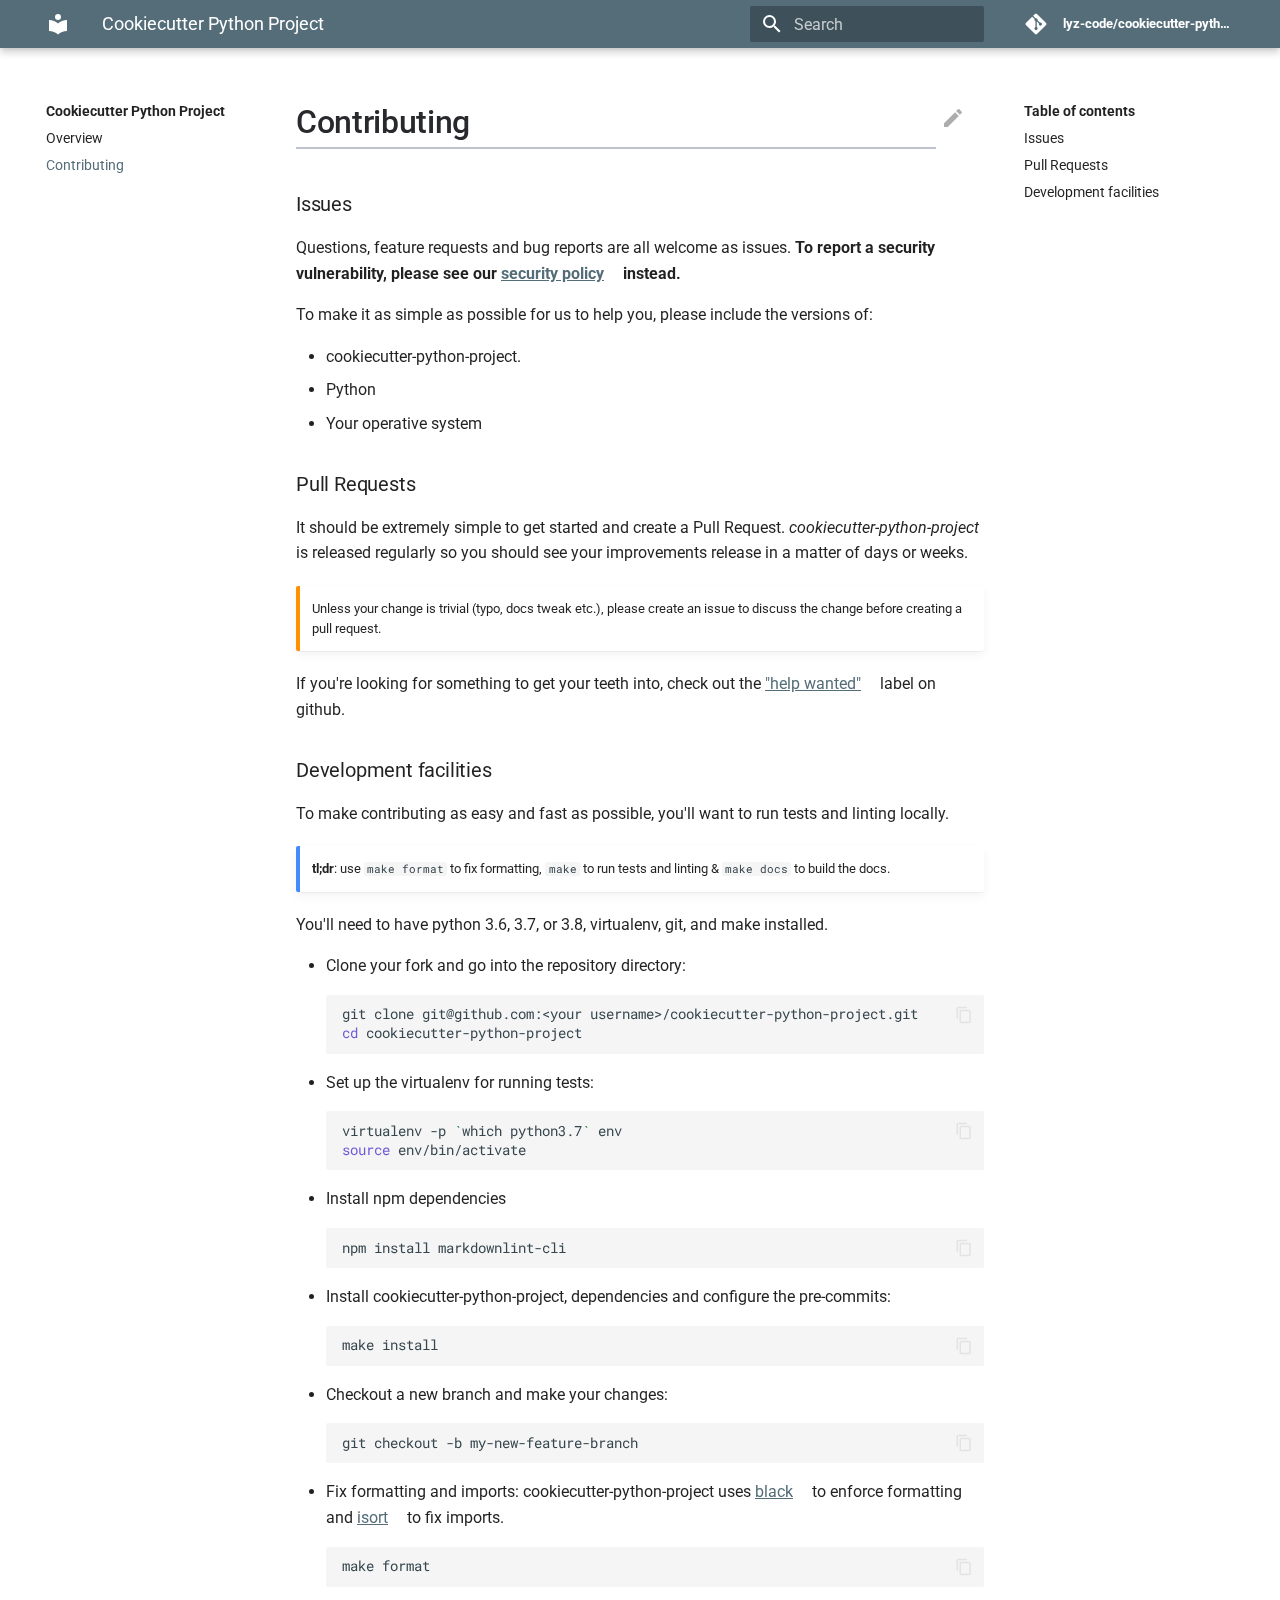
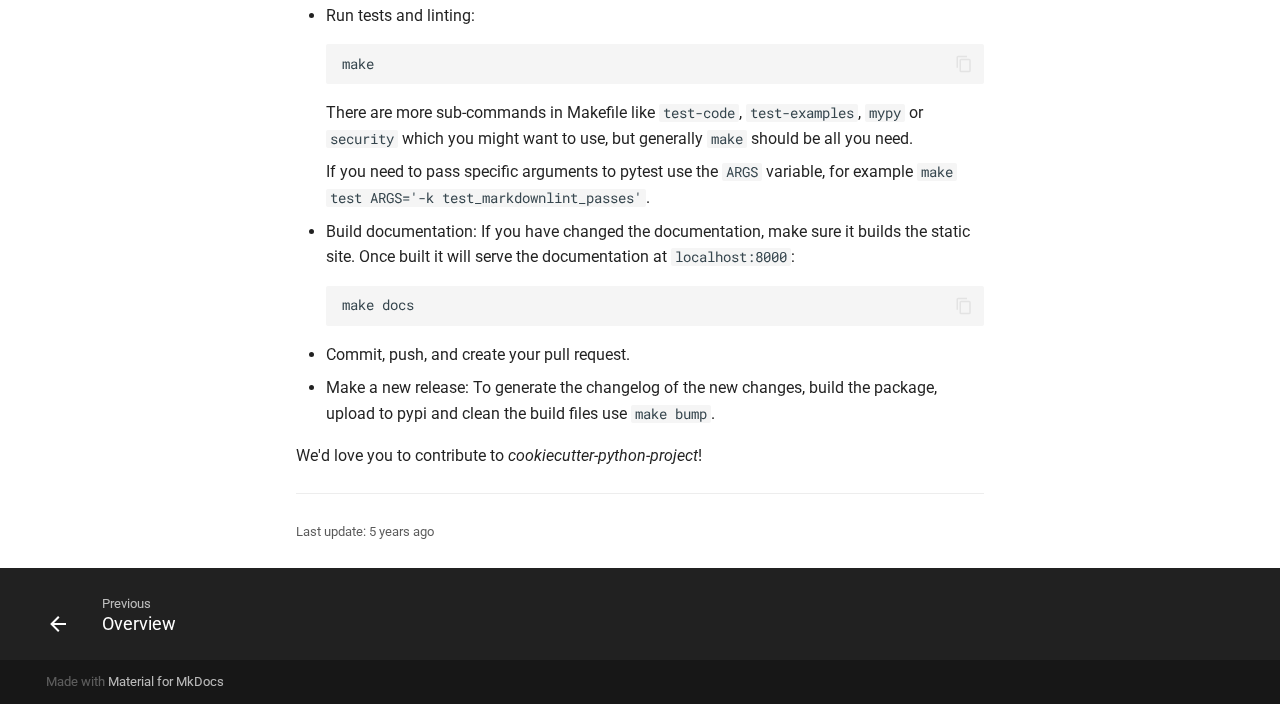
==== commit 0c5387dc: "deploy: fde960873086da40dc90492a33be536929c56f18" ====
--- a/contributing/index.html
+++ b/contributing/index.html
@@ -1,4 +1,4 @@
-<!doctype html><html lang=en class=no-js> <head><meta charset=utf-8><meta name=viewport content="width=device-width,initial-scale=1"><link href=https://lyz-code.github.io/cookiecutter-python-project/contributing/ rel=canonical><meta name=author content=Lyz><link rel="shortcut icon" href=../assets/images/favicon.png><meta name=generator content="mkdocs-1.1.2, mkdocs-material-6.1.7"><title>Contributing - Cookiecutter Python Project</title><link rel=stylesheet href=../assets/stylesheets/main.19753c6b.min.css><link rel=stylesheet href=../assets/stylesheets/palette.196e0c26.min.css><meta name=theme-color content=#546d78><link href=https://fonts.gstatic.com rel=preconnect crossorigin><link rel=stylesheet href="https://fonts.googleapis.com/css?family=Roboto:300,400,400i,700%7CRoboto+Mono&display=fallback"><style>body,input{font-family:"Roboto",-apple-system,BlinkMacSystemFont,Helvetica,Arial,sans-serif}code,kbd,pre{font-family:"Roboto Mono",SFMono-Regular,Consolas,Menlo,monospace}</style><link rel=stylesheet href=../css/timeago.css><link rel=stylesheet href=../stylesheets/extra.css><link rel=stylesheet href=../stylesheets/links.css></head> <body dir=ltr data-md-color-scheme data-md-color-primary=blue-grey data-md-color-accent=light-blue> <input class=md-toggle data-md-toggle=drawer type=checkbox id=__drawer autocomplete=off> <input class=md-toggle data-md-toggle=search type=checkbox id=__search autocomplete=off> <label class=md-overlay for=__drawer></label> <div data-md-component=skip> <a href=#issues class=md-skip> Skip to content </a> </div> <div data-md-component=announce> </div> <header class=md-header data-md-component=header> <nav class="md-header-nav md-grid" aria-label=Header> <a href=https://lyz-code.github.io/cookiecutter-python-project title="Cookiecutter Python Project" class="md-header-nav__button md-logo" aria-label="Cookiecutter Python Project"> <svg xmlns=http://www.w3.org/2000/svg viewbox="0 0 24 24"><path d="M12 8a3 3 0 003-3 3 3 0 00-3-3 3 3 0 00-3 3 3 3 0 003 3m0 3.54C9.64 9.35 6.5 8 3 8v11c3.5 0 6.64 1.35 9 3.54 2.36-2.19 5.5-3.54 9-3.54V8c-3.5 0-6.64 1.35-9 3.54z"/></svg> </a> <label class="md-header-nav__button md-icon" for=__drawer> <svg xmlns=http://www.w3.org/2000/svg viewbox="0 0 24 24"><path d="M3 6h18v2H3V6m0 5h18v2H3v-2m0 5h18v2H3v-2z"/></svg> </label> <div class=md-header-nav__title data-md-component=header-title> <div class=md-header-nav__ellipsis> <span class="md-header-nav__topic md-ellipsis"> Cookiecutter Python Project </span> <span class="md-header-nav__topic md-ellipsis"> Contributing </span> </div> </div> <label class="md-header-nav__button md-icon" for=__search> <svg xmlns=http://www.w3.org/2000/svg viewbox="0 0 24 24"><path d="M9.5 3A6.5 6.5 0 0116 9.5c0 1.61-.59 3.09-1.56 4.23l.27.27h.79l5 5-1.5 1.5-5-5v-.79l-.27-.27A6.516 6.516 0 019.5 16 6.5 6.5 0 013 9.5 6.5 6.5 0 019.5 3m0 2C7 5 5 7 5 9.5S7 14 9.5 14 14 12 14 9.5 12 5 9.5 5z"/></svg> </label> <div class=md-search data-md-component=search role=dialog> <label class=md-search__overlay for=__search></label> <div class=md-search__inner role=search> <form class=md-search__form name=search> <input type=text class=md-search__input name=query aria-label=Search placeholder=Search autocapitalize=off autocorrect=off autocomplete=off spellcheck=false data-md-component=search-query data-md-state=active required> <label class="md-search__icon md-icon" for=__search> <svg xmlns=http://www.w3.org/2000/svg viewbox="0 0 24 24"><path d="M9.5 3A6.5 6.5 0 0116 9.5c0 1.61-.59 3.09-1.56 4.23l.27.27h.79l5 5-1.5 1.5-5-5v-.79l-.27-.27A6.516 6.516 0 019.5 16 6.5 6.5 0 013 9.5 6.5 6.5 0 019.5 3m0 2C7 5 5 7 5 9.5S7 14 9.5 14 14 12 14 9.5 12 5 9.5 5z"/></svg> <svg xmlns=http://www.w3.org/2000/svg viewbox="0 0 24 24"><path d="M20 11v2H8l5.5 5.5-1.42 1.42L4.16 12l7.92-7.92L13.5 5.5 8 11h12z"/></svg> </label> <button type=reset class="md-search__icon md-icon" aria-label=Clear data-md-component=search-reset tabindex=-1> <svg xmlns=http://www.w3.org/2000/svg viewbox="0 0 24 24"><path d="M19 6.41L17.59 5 12 10.59 6.41 5 5 6.41 10.59 12 5 17.59 6.41 19 12 13.41 17.59 19 19 17.59 13.41 12 19 6.41z"/></svg> </button> </form> <div class=md-search__output> <div class=md-search__scrollwrap data-md-scrollfix> <div class=md-search-result data-md-component=search-result> <div class=md-search-result__meta> Initializing search </div> <ol class=md-search-result__list></ol> </div> </div> </div> </div> </div> <div class=md-header-nav__source> <a href=https://github.com/lyz-code/cookiecutter-python-project/ title="Go to repository" class=md-source> <div class="md-source__icon md-icon"> <svg xmlns=http://www.w3.org/2000/svg viewbox="0 0 448 512"><path d="M439.55 236.05L244 40.45a28.87 28.87 0 00-40.81 0l-40.66 40.63 51.52 51.52c27.06-9.14 52.68 16.77 43.39 43.68l49.66 49.66c34.23-11.8 61.18 31 35.47 56.69-26.49 26.49-70.21-2.87-56-37.34L240.22 199v121.85c25.3 12.54 22.26 41.85 9.08 55a34.34 34.34 0 01-48.55 0c-17.57-17.6-11.07-46.91 11.25-56v-123c-20.8-8.51-24.6-30.74-18.64-45L142.57 101 8.45 235.14a28.86 28.86 0 000 40.81l195.61 195.6a28.86 28.86 0 0040.8 0l194.69-194.69a28.86 28.86 0 000-40.81z"/></svg> </div> <div class=md-source__repository> lyz-code/cookiecutter-python-project </div> </a> </div> </nav> </header> <div class=md-container data-md-component=container> <main class=md-main data-md-component=main> <div class="md-main__inner md-grid"> <div class="md-sidebar md-sidebar--primary" data-md-component=navigation> <div class=md-sidebar__scrollwrap> <div class=md-sidebar__inner> <nav class="md-nav md-nav--primary" aria-label=Navigation data-md-level=0> <label class=md-nav__title for=__drawer> <a href=https://lyz-code.github.io/cookiecutter-python-project title="Cookiecutter Python Project" class="md-nav__button md-logo" aria-label="Cookiecutter Python Project"> <svg xmlns=http://www.w3.org/2000/svg viewbox="0 0 24 24"><path d="M12 8a3 3 0 003-3 3 3 0 00-3-3 3 3 0 00-3 3 3 3 0 003 3m0 3.54C9.64 9.35 6.5 8 3 8v11c3.5 0 6.64 1.35 9 3.54 2.36-2.19 5.5-3.54 9-3.54V8c-3.5 0-6.64 1.35-9 3.54z"/></svg> </a> Cookiecutter Python Project </label> <div class=md-nav__source> <a href=https://github.com/lyz-code/cookiecutter-python-project/ title="Go to repository" class=md-source> <div class="md-source__icon md-icon"> <svg xmlns=http://www.w3.org/2000/svg viewbox="0 0 448 512"><path d="M439.55 236.05L244 40.45a28.87 28.87 0 00-40.81 0l-40.66 40.63 51.52 51.52c27.06-9.14 52.68 16.77 43.39 43.68l49.66 49.66c34.23-11.8 61.18 31 35.47 56.69-26.49 26.49-70.21-2.87-56-37.34L240.22 199v121.85c25.3 12.54 22.26 41.85 9.08 55a34.34 34.34 0 01-48.55 0c-17.57-17.6-11.07-46.91 11.25-56v-123c-20.8-8.51-24.6-30.74-18.64-45L142.57 101 8.45 235.14a28.86 28.86 0 000 40.81l195.61 195.6a28.86 28.86 0 0040.8 0l194.69-194.69a28.86 28.86 0 000-40.81z"/></svg> </div> <div class=md-source__repository> lyz-code/cookiecutter-python-project </div> </a> </div> <ul class=md-nav__list data-md-scrollfix> <li class=md-nav__item> <a href=.. class=md-nav__link> Overview </a> </li> <li class="md-nav__item md-nav__item--active"> <input class="md-nav__toggle md-toggle" data-md-toggle=toc type=checkbox id=__toc> <label class="md-nav__link md-nav__link--active" for=__toc> Contributing <span class="md-nav__icon md-icon"></span> </label> <a href=./ class="md-nav__link md-nav__link--active"> Contributing </a> <nav class="md-nav md-nav--secondary" aria-label="Table of contents"> <label class=md-nav__title for=__toc> <span class="md-nav__icon md-icon"></span> Table of contents </label> <ul class=md-nav__list data-md-scrollfix> <li class=md-nav__item> <a href=#issues class=md-nav__link> Issues </a> </li> <li class=md-nav__item> <a href=#pull-requests class=md-nav__link> Pull Requests </a> </li> <li class=md-nav__item> <a href=#development-facilities class=md-nav__link> Development facilities </a> </li> </ul> </nav> </li> </ul> </nav> </div> </div> </div> <div class="md-sidebar md-sidebar--secondary" data-md-component=toc> <div class=md-sidebar__scrollwrap> <div class=md-sidebar__inner> <nav class="md-nav md-nav--secondary" aria-label="Table of contents"> <label class=md-nav__title for=__toc> <span class="md-nav__icon md-icon"></span> Table of contents </label> <ul class=md-nav__list data-md-scrollfix> <li class=md-nav__item> <a href=#issues class=md-nav__link> Issues </a> </li> <li class=md-nav__item> <a href=#pull-requests class=md-nav__link> Pull Requests </a> </li> <li class=md-nav__item> <a href=#development-facilities class=md-nav__link> Development facilities </a> </li> </ul> </nav> </div> </div> </div> <div class=md-content> <article class="md-content__inner md-typeset"> <a href=https://github.com/lyz-code/cookiecutter-python-project/edit/master/docs/contributing.md title="Edit this page" class="md-content__button md-icon"> <svg xmlns=http://www.w3.org/2000/svg viewbox="0 0 24 24"><path d="M20.71 7.04c.39-.39.39-1.04 0-1.41l-2.34-2.34c-.37-.39-1.02-.39-1.41 0l-1.84 1.83 3.75 3.75M3 17.25V21h3.75L17.81 9.93l-3.75-3.75L3 17.25z"/></svg> </a> <h1>Contributing</h1> <h3 id=issues>Issues<a class=headerlink href=#issues title="Permanent link">&para;</a></h3> <p>Questions, feature requests and bug reports are all welcome as issues. <strong>To report a security vulnerability, please see our <a href=https://github.com/lyz-code/cookiecutter-python-project/security/policy>security policy</a> instead.</strong></p> <p>To make it as simple as possible for us to help you, please include the versions of:</p> <ul> <li>cookiecutter-python-project.</li> <li>Python</li> <li>Your operative system</li> </ul> <h3 id=pull-requests>Pull Requests<a class=headerlink href=#pull-requests title="Permanent link">&para;</a></h3> <p>It should be extremely simple to get started and create a Pull Request. <em>cookiecutter-python-project</em> is released regularly so you should see your improvements release in a matter of days or weeks.</p> <div class="admonition warning"> <p>Unless your change is trivial (typo, docs tweak etc.), please create an issue to discuss the change before creating a pull request.</p> </div> <p>If you're looking for something to get your teeth into, check out the <a href="https://github.com/lyz-code/cookiecutter-python-project/issues?q=is%3Aopen+is%3Aissue+label%3A%22help+wanted%22">"help wanted"</a> label on github.</p> <h3 id=development-facilities>Development facilities<a class=headerlink href=#development-facilities title="Permanent link">&para;</a></h3> <p>To make contributing as easy and fast as possible, you'll want to run tests and linting locally.</p> <div class="admonition note"> <p><strong>tl;dr</strong>: use <code>make format</code> to fix formatting, <code>make</code> to run tests and linting &amp; <code>make docs</code> to build the docs.</p> </div> <p>You'll need to have python 3.6, 3.7, or 3.8, virtualenv, git, and make installed.</p> <ul> <li> <p>Clone your fork and go into the repository directory:</p> <div class=highlight><pre><span></span><code>git clone git@github.com:&lt;your username&gt;/cookiecutter-python-project.git
+<!doctype html><html lang=en class=no-js> <head><meta charset=utf-8><meta name=viewport content="width=device-width,initial-scale=1"><meta name=author content=Lyz><link href=https://lyz-code.github.io/cookiecutter-python-project/contributing/ rel=canonical><link rel="shortcut icon" href=../assets/images/favicon.png><meta name=generator content="mkdocs-1.1.2, mkdocs-material-6.2.3"><title>Contributing - Cookiecutter Python Project</title><link rel=stylesheet href=../assets/stylesheets/main.3b61ea93.min.css><link rel=stylesheet href=../assets/stylesheets/palette.39b8e14a.min.css><meta name=theme-color content=#546d78><link rel=preconnect href=https://fonts.gstatic.com crossorigin><link rel=stylesheet href="https://fonts.googleapis.com/css?family=Roboto:300,400,400i,700%7CRoboto+Mono&display=fallback"><style>body,input{font-family:"Roboto",-apple-system,BlinkMacSystemFont,Helvetica,Arial,sans-serif}code,kbd,pre{font-family:"Roboto Mono",SFMono-Regular,Consolas,Menlo,monospace}</style><link rel=stylesheet href=../css/timeago.css><link rel=stylesheet href=../stylesheets/extra.css><link rel=stylesheet href=../stylesheets/links.css></head> <body dir=ltr data-md-color-scheme data-md-color-primary=blue-grey data-md-color-accent=light-blue> <input class=md-toggle data-md-toggle=drawer type=checkbox id=__drawer autocomplete=off> <input class=md-toggle data-md-toggle=search type=checkbox id=__search autocomplete=off> <label class=md-overlay for=__drawer></label> <div data-md-component=skip> <a href=#issues class=md-skip> Skip to content </a> </div> <div data-md-component=announce> </div> <header class=md-header data-md-component=header> <nav class="md-header-nav md-grid" aria-label=Header> <a href=https://lyz-code.github.io/cookiecutter-python-project title="Cookiecutter Python Project" class="md-header-nav__button md-logo" aria-label="Cookiecutter Python Project"> <svg xmlns=http://www.w3.org/2000/svg viewbox="0 0 24 24"><path d="M12 8a3 3 0 003-3 3 3 0 00-3-3 3 3 0 00-3 3 3 3 0 003 3m0 3.54C9.64 9.35 6.5 8 3 8v11c3.5 0 6.64 1.35 9 3.54 2.36-2.19 5.5-3.54 9-3.54V8c-3.5 0-6.64 1.35-9 3.54z"/></svg> </a> <label class="md-header-nav__button md-icon" for=__drawer> <svg xmlns=http://www.w3.org/2000/svg viewbox="0 0 24 24"><path d="M3 6h18v2H3V6m0 5h18v2H3v-2m0 5h18v2H3v-2z"/></svg> </label> <div class=md-header-nav__title data-md-component=header-title> <div class=md-header-nav__ellipsis> <div class=md-header-nav__topic> <span class=md-ellipsis> Cookiecutter Python Project </span> </div> <div class=md-header-nav__topic> <span class=md-ellipsis> Contributing </span> </div> </div> </div> <label class="md-header-nav__button md-icon" for=__search> <svg xmlns=http://www.w3.org/2000/svg viewbox="0 0 24 24"><path d="M9.5 3A6.5 6.5 0 0116 9.5c0 1.61-.59 3.09-1.56 4.23l.27.27h.79l5 5-1.5 1.5-5-5v-.79l-.27-.27A6.516 6.516 0 019.5 16 6.5 6.5 0 013 9.5 6.5 6.5 0 019.5 3m0 2C7 5 5 7 5 9.5S7 14 9.5 14 14 12 14 9.5 12 5 9.5 5z"/></svg> </label> <div class=md-search data-md-component=search role=dialog> <label class=md-search__overlay for=__search></label> <div class=md-search__inner role=search> <form class=md-search__form name=search> <input type=text class=md-search__input name=query aria-label=Search placeholder=Search autocapitalize=off autocorrect=off autocomplete=off spellcheck=false data-md-component=search-query data-md-state=active required> <label class="md-search__icon md-icon" for=__search> <svg xmlns=http://www.w3.org/2000/svg viewbox="0 0 24 24"><path d="M9.5 3A6.5 6.5 0 0116 9.5c0 1.61-.59 3.09-1.56 4.23l.27.27h.79l5 5-1.5 1.5-5-5v-.79l-.27-.27A6.516 6.516 0 019.5 16 6.5 6.5 0 013 9.5 6.5 6.5 0 019.5 3m0 2C7 5 5 7 5 9.5S7 14 9.5 14 14 12 14 9.5 12 5 9.5 5z"/></svg> <svg xmlns=http://www.w3.org/2000/svg viewbox="0 0 24 24"><path d="M20 11v2H8l5.5 5.5-1.42 1.42L4.16 12l7.92-7.92L13.5 5.5 8 11h12z"/></svg> </label> <button type=reset class="md-search__icon md-icon" aria-label=Clear data-md-component=search-reset tabindex=-1> <svg xmlns=http://www.w3.org/2000/svg viewbox="0 0 24 24"><path d="M19 6.41L17.59 5 12 10.59 6.41 5 5 6.41 10.59 12 5 17.59 6.41 19 12 13.41 17.59 19 19 17.59 13.41 12 19 6.41z"/></svg> </button> </form> <div class=md-search__output> <div class=md-search__scrollwrap data-md-scrollfix> <div class=md-search-result data-md-component=search-result> <div class=md-search-result__meta> Initializing search </div> <ol class=md-search-result__list></ol> </div> </div> </div> </div> </div> <div class=md-header-nav__source> <a href=https://github.com/lyz-code/cookiecutter-python-project/ title="Go to repository" class=md-source> <div class="md-source__icon md-icon"> <svg xmlns=http://www.w3.org/2000/svg viewbox="0 0 448 512"><path d="M439.55 236.05L244 40.45a28.87 28.87 0 00-40.81 0l-40.66 40.63 51.52 51.52c27.06-9.14 52.68 16.77 43.39 43.68l49.66 49.66c34.23-11.8 61.18 31 35.47 56.69-26.49 26.49-70.21-2.87-56-37.34L240.22 199v121.85c25.3 12.54 22.26 41.85 9.08 55a34.34 34.34 0 01-48.55 0c-17.57-17.6-11.07-46.91 11.25-56v-123c-20.8-8.51-24.6-30.74-18.64-45L142.57 101 8.45 235.14a28.86 28.86 0 000 40.81l195.61 195.6a28.86 28.86 0 0040.8 0l194.69-194.69a28.86 28.86 0 000-40.81z"/></svg> </div> <div class=md-source__repository> lyz-code/cookiecutter-python-project </div> </a> </div> </nav> </header> <div class=md-container data-md-component=container> <main class=md-main data-md-component=main> <div class="md-main__inner md-grid"> <div class="md-sidebar md-sidebar--primary" data-md-component=navigation> <div class=md-sidebar__scrollwrap> <div class=md-sidebar__inner> <nav class="md-nav md-nav--primary" aria-label=Navigation data-md-level=0> <label class=md-nav__title for=__drawer> <a href=https://lyz-code.github.io/cookiecutter-python-project title="Cookiecutter Python Project" class="md-nav__button md-logo" aria-label="Cookiecutter Python Project"> <svg xmlns=http://www.w3.org/2000/svg viewbox="0 0 24 24"><path d="M12 8a3 3 0 003-3 3 3 0 00-3-3 3 3 0 00-3 3 3 3 0 003 3m0 3.54C9.64 9.35 6.5 8 3 8v11c3.5 0 6.64 1.35 9 3.54 2.36-2.19 5.5-3.54 9-3.54V8c-3.5 0-6.64 1.35-9 3.54z"/></svg> </a> Cookiecutter Python Project </label> <div class=md-nav__source> <a href=https://github.com/lyz-code/cookiecutter-python-project/ title="Go to repository" class=md-source> <div class="md-source__icon md-icon"> <svg xmlns=http://www.w3.org/2000/svg viewbox="0 0 448 512"><path d="M439.55 236.05L244 40.45a28.87 28.87 0 00-40.81 0l-40.66 40.63 51.52 51.52c27.06-9.14 52.68 16.77 43.39 43.68l49.66 49.66c34.23-11.8 61.18 31 35.47 56.69-26.49 26.49-70.21-2.87-56-37.34L240.22 199v121.85c25.3 12.54 22.26 41.85 9.08 55a34.34 34.34 0 01-48.55 0c-17.57-17.6-11.07-46.91 11.25-56v-123c-20.8-8.51-24.6-30.74-18.64-45L142.57 101 8.45 235.14a28.86 28.86 0 000 40.81l195.61 195.6a28.86 28.86 0 0040.8 0l194.69-194.69a28.86 28.86 0 000-40.81z"/></svg> </div> <div class=md-source__repository> lyz-code/cookiecutter-python-project </div> </a> </div> <ul class=md-nav__list data-md-scrollfix> <li class=md-nav__item> <a href=.. class=md-nav__link> Overview </a> </li> <li class="md-nav__item md-nav__item--active"> <input class="md-nav__toggle md-toggle" data-md-toggle=toc type=checkbox id=__toc> <label class="md-nav__link md-nav__link--active" for=__toc> Contributing <span class="md-nav__icon md-icon"></span> </label> <a href=./ class="md-nav__link md-nav__link--active"> Contributing </a> <nav class="md-nav md-nav--secondary" aria-label="Table of contents"> <label class=md-nav__title for=__toc> <span class="md-nav__icon md-icon"></span> Table of contents </label> <ul class=md-nav__list data-md-scrollfix> <li class=md-nav__item> <a href=#issues class=md-nav__link> Issues </a> </li> <li class=md-nav__item> <a href=#pull-requests class=md-nav__link> Pull Requests </a> </li> <li class=md-nav__item> <a href=#development-facilities class=md-nav__link> Development facilities </a> </li> </ul> </nav> </li> </ul> </nav> </div> </div> </div> <div class="md-sidebar md-sidebar--secondary" data-md-component=toc> <div class=md-sidebar__scrollwrap> <div class=md-sidebar__inner> <nav class="md-nav md-nav--secondary" aria-label="Table of contents"> <label class=md-nav__title for=__toc> <span class="md-nav__icon md-icon"></span> Table of contents </label> <ul class=md-nav__list data-md-scrollfix> <li class=md-nav__item> <a href=#issues class=md-nav__link> Issues </a> </li> <li class=md-nav__item> <a href=#pull-requests class=md-nav__link> Pull Requests </a> </li> <li class=md-nav__item> <a href=#development-facilities class=md-nav__link> Development facilities </a> </li> </ul> </nav> </div> </div> </div> <div class=md-content> <article class="md-content__inner md-typeset"> <a href=https://github.com/lyz-code/cookiecutter-python-project/edit/master/docs/contributing.md title="Edit this page" class="md-content__button md-icon"> <svg xmlns=http://www.w3.org/2000/svg viewbox="0 0 24 24"><path d="M20.71 7.04c.39-.39.39-1.04 0-1.41l-2.34-2.34c-.37-.39-1.02-.39-1.41 0l-1.84 1.83 3.75 3.75M3 17.25V21h3.75L17.81 9.93l-3.75-3.75L3 17.25z"/></svg> </a> <h1>Contributing</h1> <h3 id=issues>Issues<a class=headerlink href=#issues title="Permanent link">&para;</a></h3> <p>Questions, feature requests and bug reports are all welcome as issues. <strong>To report a security vulnerability, please see our <a href=https://github.com/lyz-code/cookiecutter-python-project/security/policy>security policy</a> instead.</strong></p> <p>To make it as simple as possible for us to help you, please include the versions of:</p> <ul> <li>cookiecutter-python-project.</li> <li>Python</li> <li>Your operative system</li> </ul> <h3 id=pull-requests>Pull Requests<a class=headerlink href=#pull-requests title="Permanent link">&para;</a></h3> <p>It should be extremely simple to get started and create a Pull Request. <em>cookiecutter-python-project</em> is released regularly so you should see your improvements release in a matter of days or weeks.</p> <div class="admonition warning"> <p>Unless your change is trivial (typo, docs tweak etc.), please create an issue to discuss the change before creating a pull request.</p> </div> <p>If you're looking for something to get your teeth into, check out the <a href="https://github.com/lyz-code/cookiecutter-python-project/issues?q=is%3Aopen+is%3Aissue+label%3A%22help+wanted%22">"help wanted"</a> label on github.</p> <h3 id=development-facilities>Development facilities<a class=headerlink href=#development-facilities title="Permanent link">&para;</a></h3> <p>To make contributing as easy and fast as possible, you'll want to run tests and linting locally.</p> <div class="admonition note"> <p><strong>tl;dr</strong>: use <code>make format</code> to fix formatting, <code>make</code> to run tests and linting &amp; <code>make docs</code> to build the docs.</p> </div> <p>You'll need to have python 3.6, 3.7, or 3.8, virtualenv, git, and make installed.</p> <ul> <li> <p>Clone your fork and go into the repository directory:</p> <div class=highlight><pre><span></span><code>git clone git@github.com:&lt;your username&gt;/cookiecutter-python-project.git
 <span class=nb>cd</span> cookiecutter-python-project
 </code></pre></div> </li> <li> <p>Set up the virtualenv for running tests:</p> <div class=highlight><pre><span></span><code>virtualenv -p <span class=sb>`</span>which python3.7<span class=sb>`</span> env
 <span class=nb>source</span> env/bin/activate
@@ -8,12 +8,12 @@
 </code></pre></div> </li> <li> <p>Fix formatting and imports: cookiecutter-python-project uses <a href=https://github.com/ambv/black>black</a> to enforce formatting and <a href=https://github.com/timothycrosley/isort>isort</a> to fix imports.</p> <div class=highlight><pre><span></span><code>make format
 </code></pre></div> </li> <li> <p>Run tests and linting:</p> <div class=highlight><pre><span></span><code>make
 </code></pre></div> <p>There are more sub-commands in Makefile like <code>test-code</code>, <code>test-examples</code>, <code>mypy</code> or <code>security</code> which you might want to use, but generally <code>make</code> should be all you need.</p> <p>If you need to pass specific arguments to pytest use the <code>ARGS</code> variable, for example <code>make test ARGS='-k test_markdownlint_passes'</code>.</p> </li> <li> <p>Build documentation: If you have changed the documentation, make sure it builds the static site. Once built it will serve the documentation at <code>localhost:8000</code>:</p> <div class=highlight><pre><span></span><code>make docs
-</code></pre></div> </li> <li> <p>Commit, push, and create your pull request.</p> </li> <li> <p>Make a new release: To generate the changelog of the new changes, build the package, upload to pypi and clean the build files use <code>make bump</code>.</p> </li> </ul> <p>We'd love you to contribute to <em>cookiecutter-python-project</em>!</p> <hr> <div class=md-source-date> <small> Last update: <span class="git-revision-date-localized-plugin git-revision-date-localized-plugin-timeago"><span class=timeago datetime=2020-12-14T17:47:56+00:00 locale=en></span></span><span class="git-revision-date-localized-plugin git-revision-date-localized-plugin-iso_date">2020-12-14</span> </small> </div> </article> </div> </div> </main> <footer class=md-footer> <div class=md-footer-nav> <nav class="md-footer-nav__inner md-grid" aria-label=Footer> <a href=.. class="md-footer-nav__link md-footer-nav__link--prev" rel=prev> <div class="md-footer-nav__button md-icon"> <svg xmlns=http://www.w3.org/2000/svg viewbox="0 0 24 24"><path d="M20 11v2H8l5.5 5.5-1.42 1.42L4.16 12l7.92-7.92L13.5 5.5 8 11h12z"/></svg> </div> <div class=md-footer-nav__title> <div class=md-ellipsis> <span class=md-footer-nav__direction> Previous </span> Overview </div> </div> </a> </nav> </div> <div class="md-footer-meta md-typeset"> <div class="md-footer-meta__inner md-grid"> <div class=md-footer-copyright> Made with <a href=https://squidfunk.github.io/mkdocs-material/ target=_blank rel=noopener> Material for MkDocs </a> </div> </div> </div> </footer> </div> <script src=../assets/javascripts/vendor.0ac82a11.min.js></script> <script src=../assets/javascripts/bundle.f81dfb4d.min.js></script><script id=__lang type=application/json>{"clipboard.copy": "Copy to clipboard", "clipboard.copied": "Copied to clipboard", "search.config.lang": "en", "search.config.pipeline": "trimmer, stopWordFilter", "search.config.separator": "[\\s\\-]+", "search.placeholder": "Search", "search.result.placeholder": "Type to start searching", "search.result.none": "No matching documents", "search.result.one": "1 matching document", "search.result.other": "# matching documents", "search.result.more.one": "1 more on this page", "search.result.more.other": "# more on this page", "search.result.term.missing": "Missing"}</script> <script>
+</code></pre></div> </li> <li> <p>Commit, push, and create your pull request.</p> </li> <li> <p>Make a new release: To generate the changelog of the new changes, build the package, upload to pypi and clean the build files use <code>make bump</code>.</p> </li> </ul> <p>We'd love you to contribute to <em>cookiecutter-python-project</em>!</p> <hr> <div class=md-source-date> <small> Last update: <span class="git-revision-date-localized-plugin git-revision-date-localized-plugin-timeago"><span class=timeago datetime=2020-12-14T17:47:56+00:00 locale=en></span></span><span class="git-revision-date-localized-plugin git-revision-date-localized-plugin-iso_date">2020-12-14</span> </small> </div> </article> </div> </div> </main> <footer class=md-footer> <div class=md-footer-nav> <nav class="md-footer-nav__inner md-grid" aria-label=Footer> <a href=.. class="md-footer-nav__link md-footer-nav__link--prev" rel=prev> <div class="md-footer-nav__button md-icon"> <svg xmlns=http://www.w3.org/2000/svg viewbox="0 0 24 24"><path d="M20 11v2H8l5.5 5.5-1.42 1.42L4.16 12l7.92-7.92L13.5 5.5 8 11h12z"/></svg> </div> <div class=md-footer-nav__title> <div class=md-ellipsis> <span class=md-footer-nav__direction> Previous </span> Overview </div> </div> </a> </nav> </div> <div class="md-footer-meta md-typeset"> <div class="md-footer-meta__inner md-grid"> <div class=md-footer-copyright> Made with <a href=https://squidfunk.github.io/mkdocs-material/ target=_blank rel=noopener> Material for MkDocs </a> </div> </div> </div> </footer> </div> <script src=../assets/javascripts/vendor.08c56446.min.js></script> <script src=../assets/javascripts/bundle.6ced434e.min.js></script><script id=__lang type=application/json>{"clipboard.copy": "Copy to clipboard", "clipboard.copied": "Copied to clipboard", "search.config.lang": "en", "search.config.pipeline": "trimmer, stopWordFilter", "search.config.separator": "[\\s\\-]+", "search.placeholder": "Search", "search.result.placeholder": "Type to start searching", "search.result.none": "No matching documents", "search.result.one": "1 matching document", "search.result.other": "# matching documents", "search.result.more.one": "1 more on this page", "search.result.more.other": "# more on this page", "search.result.term.missing": "Missing"}</script> <script>
         app = initialize({
           base: "..",
           features: ['navigation.instant'],
           search: Object.assign({
-            worker: "../assets/javascripts/worker/search.4ac00218.min.js"
+            worker: "../assets/javascripts/worker/search.8c7e0a7e.min.js"
           }, typeof search !== "undefined" && search)
         })
       </script> <script src=../js/timeago.min.js></script> <script src=../js/timeago_mkdocs_material.js></script> </body> </html>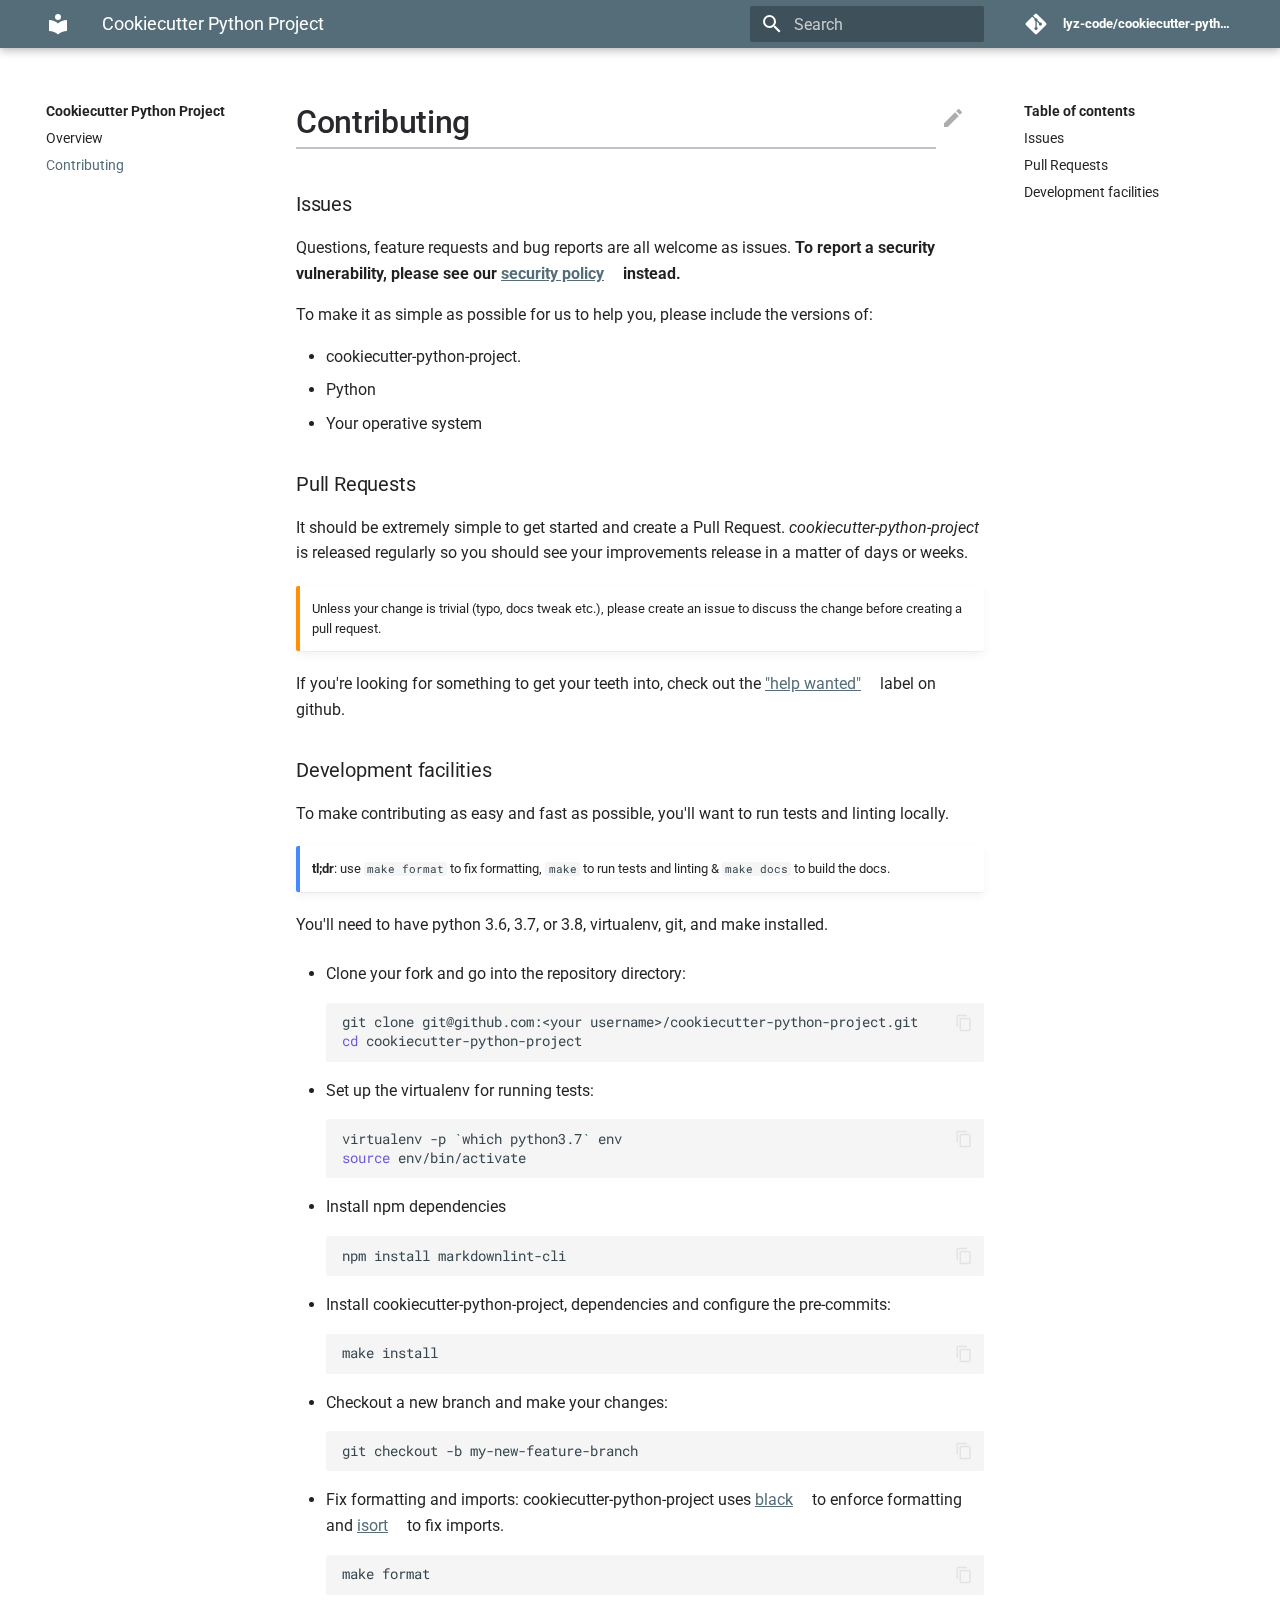
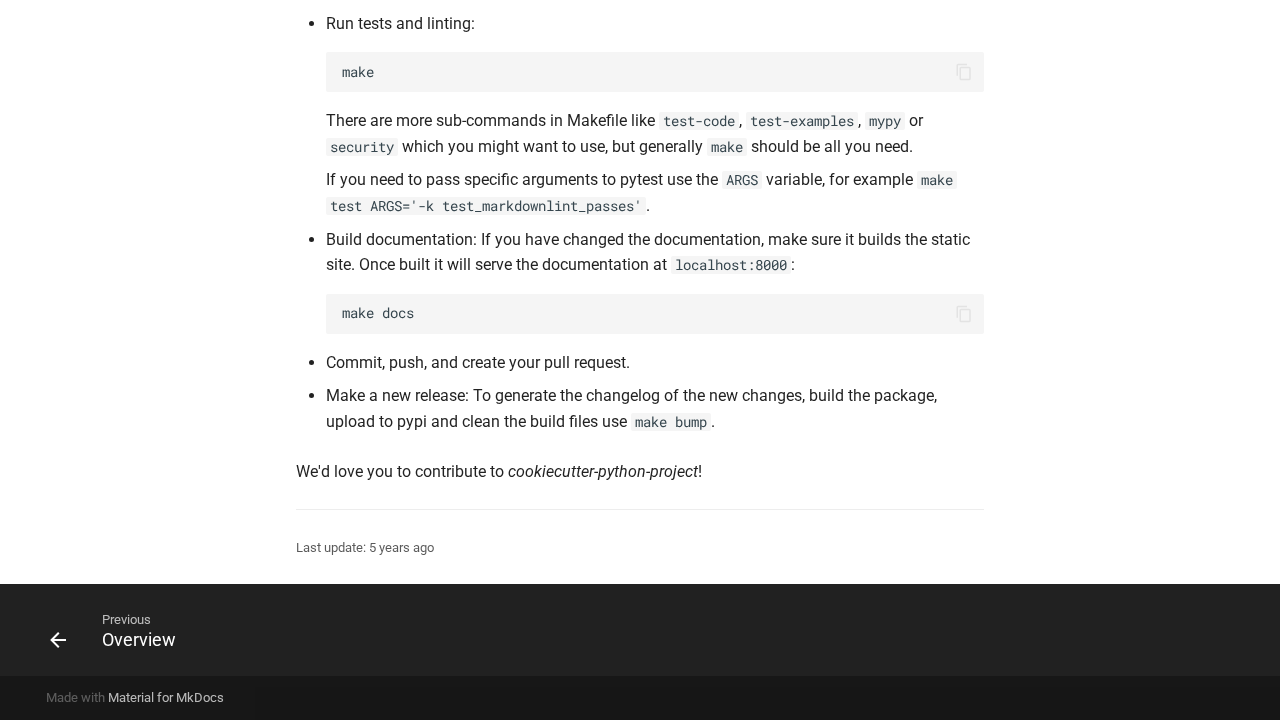
==== commit 2ea2cebf: "deploy: 5b232d12e650b01f246dfccead402d15806b2ebb" ====
--- a/contributing/index.html
+++ b/contributing/index.html
@@ -1,4 +1,4 @@
-<!doctype html><html lang=en class=no-js> <head><meta charset=utf-8><meta name=viewport content="width=device-width,initial-scale=1"><meta name=author content=Lyz><link href=https://lyz-code.github.io/cookiecutter-python-project/contributing/ rel=canonical><link rel="shortcut icon" href=../assets/images/favicon.png><meta name=generator content="mkdocs-1.1.2, mkdocs-material-6.2.3"><title>Contributing - Cookiecutter Python Project</title><link rel=stylesheet href=../assets/stylesheets/main.3b61ea93.min.css><link rel=stylesheet href=../assets/stylesheets/palette.39b8e14a.min.css><meta name=theme-color content=#546d78><link rel=preconnect href=https://fonts.gstatic.com crossorigin><link rel=stylesheet href="https://fonts.googleapis.com/css?family=Roboto:300,400,400i,700%7CRoboto+Mono&display=fallback"><style>body,input{font-family:"Roboto",-apple-system,BlinkMacSystemFont,Helvetica,Arial,sans-serif}code,kbd,pre{font-family:"Roboto Mono",SFMono-Regular,Consolas,Menlo,monospace}</style><link rel=stylesheet href=../css/timeago.css><link rel=stylesheet href=../stylesheets/extra.css><link rel=stylesheet href=../stylesheets/links.css></head> <body dir=ltr data-md-color-scheme data-md-color-primary=blue-grey data-md-color-accent=light-blue> <input class=md-toggle data-md-toggle=drawer type=checkbox id=__drawer autocomplete=off> <input class=md-toggle data-md-toggle=search type=checkbox id=__search autocomplete=off> <label class=md-overlay for=__drawer></label> <div data-md-component=skip> <a href=#issues class=md-skip> Skip to content </a> </div> <div data-md-component=announce> </div> <header class=md-header data-md-component=header> <nav class="md-header-nav md-grid" aria-label=Header> <a href=https://lyz-code.github.io/cookiecutter-python-project title="Cookiecutter Python Project" class="md-header-nav__button md-logo" aria-label="Cookiecutter Python Project"> <svg xmlns=http://www.w3.org/2000/svg viewbox="0 0 24 24"><path d="M12 8a3 3 0 003-3 3 3 0 00-3-3 3 3 0 00-3 3 3 3 0 003 3m0 3.54C9.64 9.35 6.5 8 3 8v11c3.5 0 6.64 1.35 9 3.54 2.36-2.19 5.5-3.54 9-3.54V8c-3.5 0-6.64 1.35-9 3.54z"/></svg> </a> <label class="md-header-nav__button md-icon" for=__drawer> <svg xmlns=http://www.w3.org/2000/svg viewbox="0 0 24 24"><path d="M3 6h18v2H3V6m0 5h18v2H3v-2m0 5h18v2H3v-2z"/></svg> </label> <div class=md-header-nav__title data-md-component=header-title> <div class=md-header-nav__ellipsis> <div class=md-header-nav__topic> <span class=md-ellipsis> Cookiecutter Python Project </span> </div> <div class=md-header-nav__topic> <span class=md-ellipsis> Contributing </span> </div> </div> </div> <label class="md-header-nav__button md-icon" for=__search> <svg xmlns=http://www.w3.org/2000/svg viewbox="0 0 24 24"><path d="M9.5 3A6.5 6.5 0 0116 9.5c0 1.61-.59 3.09-1.56 4.23l.27.27h.79l5 5-1.5 1.5-5-5v-.79l-.27-.27A6.516 6.516 0 019.5 16 6.5 6.5 0 013 9.5 6.5 6.5 0 019.5 3m0 2C7 5 5 7 5 9.5S7 14 9.5 14 14 12 14 9.5 12 5 9.5 5z"/></svg> </label> <div class=md-search data-md-component=search role=dialog> <label class=md-search__overlay for=__search></label> <div class=md-search__inner role=search> <form class=md-search__form name=search> <input type=text class=md-search__input name=query aria-label=Search placeholder=Search autocapitalize=off autocorrect=off autocomplete=off spellcheck=false data-md-component=search-query data-md-state=active required> <label class="md-search__icon md-icon" for=__search> <svg xmlns=http://www.w3.org/2000/svg viewbox="0 0 24 24"><path d="M9.5 3A6.5 6.5 0 0116 9.5c0 1.61-.59 3.09-1.56 4.23l.27.27h.79l5 5-1.5 1.5-5-5v-.79l-.27-.27A6.516 6.516 0 019.5 16 6.5 6.5 0 013 9.5 6.5 6.5 0 019.5 3m0 2C7 5 5 7 5 9.5S7 14 9.5 14 14 12 14 9.5 12 5 9.5 5z"/></svg> <svg xmlns=http://www.w3.org/2000/svg viewbox="0 0 24 24"><path d="M20 11v2H8l5.5 5.5-1.42 1.42L4.16 12l7.92-7.92L13.5 5.5 8 11h12z"/></svg> </label> <button type=reset class="md-search__icon md-icon" aria-label=Clear data-md-component=search-reset tabindex=-1> <svg xmlns=http://www.w3.org/2000/svg viewbox="0 0 24 24"><path d="M19 6.41L17.59 5 12 10.59 6.41 5 5 6.41 10.59 12 5 17.59 6.41 19 12 13.41 17.59 19 19 17.59 13.41 12 19 6.41z"/></svg> </button> </form> <div class=md-search__output> <div class=md-search__scrollwrap data-md-scrollfix> <div class=md-search-result data-md-component=search-result> <div class=md-search-result__meta> Initializing search </div> <ol class=md-search-result__list></ol> </div> </div> </div> </div> </div> <div class=md-header-nav__source> <a href=https://github.com/lyz-code/cookiecutter-python-project/ title="Go to repository" class=md-source> <div class="md-source__icon md-icon"> <svg xmlns=http://www.w3.org/2000/svg viewbox="0 0 448 512"><path d="M439.55 236.05L244 40.45a28.87 28.87 0 00-40.81 0l-40.66 40.63 51.52 51.52c27.06-9.14 52.68 16.77 43.39 43.68l49.66 49.66c34.23-11.8 61.18 31 35.47 56.69-26.49 26.49-70.21-2.87-56-37.34L240.22 199v121.85c25.3 12.54 22.26 41.85 9.08 55a34.34 34.34 0 01-48.55 0c-17.57-17.6-11.07-46.91 11.25-56v-123c-20.8-8.51-24.6-30.74-18.64-45L142.57 101 8.45 235.14a28.86 28.86 0 000 40.81l195.61 195.6a28.86 28.86 0 0040.8 0l194.69-194.69a28.86 28.86 0 000-40.81z"/></svg> </div> <div class=md-source__repository> lyz-code/cookiecutter-python-project </div> </a> </div> </nav> </header> <div class=md-container data-md-component=container> <main class=md-main data-md-component=main> <div class="md-main__inner md-grid"> <div class="md-sidebar md-sidebar--primary" data-md-component=navigation> <div class=md-sidebar__scrollwrap> <div class=md-sidebar__inner> <nav class="md-nav md-nav--primary" aria-label=Navigation data-md-level=0> <label class=md-nav__title for=__drawer> <a href=https://lyz-code.github.io/cookiecutter-python-project title="Cookiecutter Python Project" class="md-nav__button md-logo" aria-label="Cookiecutter Python Project"> <svg xmlns=http://www.w3.org/2000/svg viewbox="0 0 24 24"><path d="M12 8a3 3 0 003-3 3 3 0 00-3-3 3 3 0 00-3 3 3 3 0 003 3m0 3.54C9.64 9.35 6.5 8 3 8v11c3.5 0 6.64 1.35 9 3.54 2.36-2.19 5.5-3.54 9-3.54V8c-3.5 0-6.64 1.35-9 3.54z"/></svg> </a> Cookiecutter Python Project </label> <div class=md-nav__source> <a href=https://github.com/lyz-code/cookiecutter-python-project/ title="Go to repository" class=md-source> <div class="md-source__icon md-icon"> <svg xmlns=http://www.w3.org/2000/svg viewbox="0 0 448 512"><path d="M439.55 236.05L244 40.45a28.87 28.87 0 00-40.81 0l-40.66 40.63 51.52 51.52c27.06-9.14 52.68 16.77 43.39 43.68l49.66 49.66c34.23-11.8 61.18 31 35.47 56.69-26.49 26.49-70.21-2.87-56-37.34L240.22 199v121.85c25.3 12.54 22.26 41.85 9.08 55a34.34 34.34 0 01-48.55 0c-17.57-17.6-11.07-46.91 11.25-56v-123c-20.8-8.51-24.6-30.74-18.64-45L142.57 101 8.45 235.14a28.86 28.86 0 000 40.81l195.61 195.6a28.86 28.86 0 0040.8 0l194.69-194.69a28.86 28.86 0 000-40.81z"/></svg> </div> <div class=md-source__repository> lyz-code/cookiecutter-python-project </div> </a> </div> <ul class=md-nav__list data-md-scrollfix> <li class=md-nav__item> <a href=.. class=md-nav__link> Overview </a> </li> <li class="md-nav__item md-nav__item--active"> <input class="md-nav__toggle md-toggle" data-md-toggle=toc type=checkbox id=__toc> <label class="md-nav__link md-nav__link--active" for=__toc> Contributing <span class="md-nav__icon md-icon"></span> </label> <a href=./ class="md-nav__link md-nav__link--active"> Contributing </a> <nav class="md-nav md-nav--secondary" aria-label="Table of contents"> <label class=md-nav__title for=__toc> <span class="md-nav__icon md-icon"></span> Table of contents </label> <ul class=md-nav__list data-md-scrollfix> <li class=md-nav__item> <a href=#issues class=md-nav__link> Issues </a> </li> <li class=md-nav__item> <a href=#pull-requests class=md-nav__link> Pull Requests </a> </li> <li class=md-nav__item> <a href=#development-facilities class=md-nav__link> Development facilities </a> </li> </ul> </nav> </li> </ul> </nav> </div> </div> </div> <div class="md-sidebar md-sidebar--secondary" data-md-component=toc> <div class=md-sidebar__scrollwrap> <div class=md-sidebar__inner> <nav class="md-nav md-nav--secondary" aria-label="Table of contents"> <label class=md-nav__title for=__toc> <span class="md-nav__icon md-icon"></span> Table of contents </label> <ul class=md-nav__list data-md-scrollfix> <li class=md-nav__item> <a href=#issues class=md-nav__link> Issues </a> </li> <li class=md-nav__item> <a href=#pull-requests class=md-nav__link> Pull Requests </a> </li> <li class=md-nav__item> <a href=#development-facilities class=md-nav__link> Development facilities </a> </li> </ul> </nav> </div> </div> </div> <div class=md-content> <article class="md-content__inner md-typeset"> <a href=https://github.com/lyz-code/cookiecutter-python-project/edit/master/docs/contributing.md title="Edit this page" class="md-content__button md-icon"> <svg xmlns=http://www.w3.org/2000/svg viewbox="0 0 24 24"><path d="M20.71 7.04c.39-.39.39-1.04 0-1.41l-2.34-2.34c-.37-.39-1.02-.39-1.41 0l-1.84 1.83 3.75 3.75M3 17.25V21h3.75L17.81 9.93l-3.75-3.75L3 17.25z"/></svg> </a> <h1>Contributing</h1> <h3 id=issues>Issues<a class=headerlink href=#issues title="Permanent link">&para;</a></h3> <p>Questions, feature requests and bug reports are all welcome as issues. <strong>To report a security vulnerability, please see our <a href=https://github.com/lyz-code/cookiecutter-python-project/security/policy>security policy</a> instead.</strong></p> <p>To make it as simple as possible for us to help you, please include the versions of:</p> <ul> <li>cookiecutter-python-project.</li> <li>Python</li> <li>Your operative system</li> </ul> <h3 id=pull-requests>Pull Requests<a class=headerlink href=#pull-requests title="Permanent link">&para;</a></h3> <p>It should be extremely simple to get started and create a Pull Request. <em>cookiecutter-python-project</em> is released regularly so you should see your improvements release in a matter of days or weeks.</p> <div class="admonition warning"> <p>Unless your change is trivial (typo, docs tweak etc.), please create an issue to discuss the change before creating a pull request.</p> </div> <p>If you're looking for something to get your teeth into, check out the <a href="https://github.com/lyz-code/cookiecutter-python-project/issues?q=is%3Aopen+is%3Aissue+label%3A%22help+wanted%22">"help wanted"</a> label on github.</p> <h3 id=development-facilities>Development facilities<a class=headerlink href=#development-facilities title="Permanent link">&para;</a></h3> <p>To make contributing as easy and fast as possible, you'll want to run tests and linting locally.</p> <div class="admonition note"> <p><strong>tl;dr</strong>: use <code>make format</code> to fix formatting, <code>make</code> to run tests and linting &amp; <code>make docs</code> to build the docs.</p> </div> <p>You'll need to have python 3.6, 3.7, or 3.8, virtualenv, git, and make installed.</p> <ul> <li> <p>Clone your fork and go into the repository directory:</p> <div class=highlight><pre><span></span><code>git clone git@github.com:&lt;your username&gt;/cookiecutter-python-project.git
+<!doctype html><html lang=en class=no-js> <head><meta charset=utf-8><meta name=viewport content="width=device-width,initial-scale=1"><meta name=author content=Lyz><link href=https://lyz-code.github.io/cookiecutter-python-project/contributing/ rel=canonical><link rel="shortcut icon" href=../assets/images/favicon.png><meta name=generator content="mkdocs-1.1.2, mkdocs-material-7.0.5"><title>Contributing - Cookiecutter Python Project</title><link rel=stylesheet href=../assets/stylesheets/main.77f3fd56.min.css><link rel=stylesheet href=../assets/stylesheets/palette.7fa14f5b.min.css><meta name=theme-color content=#546d78><link rel=preconnect href=https://fonts.gstatic.com crossorigin><link rel=stylesheet href="https://fonts.googleapis.com/css?family=Roboto:300,400,400i,700%7CRoboto+Mono&display=fallback"><style>:root{--md-text-font-family:"Roboto";--md-code-font-family:"Roboto Mono"}</style><link rel=stylesheet href=../css/timeago.css><link rel=stylesheet href=../stylesheets/extra.css><link rel=stylesheet href=../stylesheets/links.css></head> <body dir=ltr data-md-color-scheme data-md-color-primary=blue-grey data-md-color-accent=light-blue> <input class=md-toggle data-md-toggle=drawer type=checkbox id=__drawer autocomplete=off> <input class=md-toggle data-md-toggle=search type=checkbox id=__search autocomplete=off> <label class=md-overlay for=__drawer></label> <div data-md-component=skip> <a href=#issues class=md-skip> Skip to content </a> </div> <div data-md-component=announce> </div> <header class=md-header data-md-component=header> <nav class="md-header__inner md-grid" aria-label=Header> <a href=https://lyz-code.github.io/cookiecutter-python-project title="Cookiecutter Python Project" class="md-header__button md-logo" aria-label="Cookiecutter Python Project"> <svg xmlns=http://www.w3.org/2000/svg viewbox="0 0 24 24"><path d="M12 8a3 3 0 0 0 3-3 3 3 0 0 0-3-3 3 3 0 0 0-3 3 3 3 0 0 0 3 3m0 3.54C9.64 9.35 6.5 8 3 8v11c3.5 0 6.64 1.35 9 3.54 2.36-2.19 5.5-3.54 9-3.54V8c-3.5 0-6.64 1.35-9 3.54z"/></svg> </a> <label class="md-header__button md-icon" for=__drawer> <svg xmlns=http://www.w3.org/2000/svg viewbox="0 0 24 24"><path d="M3 6h18v2H3V6m0 5h18v2H3v-2m0 5h18v2H3v-2z"/></svg> </label> <div class=md-header__title data-md-component=header-title> <div class=md-header__ellipsis> <div class=md-header__topic> <span class=md-ellipsis> Cookiecutter Python Project </span> </div> <div class=md-header__topic data-md-component=header-topic> <span class=md-ellipsis> Contributing </span> </div> </div> </div> <div class=md-header__options> </div> <label class="md-header__button md-icon" for=__search> <svg xmlns=http://www.w3.org/2000/svg viewbox="0 0 24 24"><path d="M9.5 3A6.5 6.5 0 0 1 16 9.5c0 1.61-.59 3.09-1.56 4.23l.27.27h.79l5 5-1.5 1.5-5-5v-.79l-.27-.27A6.516 6.516 0 0 1 9.5 16 6.5 6.5 0 0 1 3 9.5 6.5 6.5 0 0 1 9.5 3m0 2C7 5 5 7 5 9.5S7 14 9.5 14 14 12 14 9.5 12 5 9.5 5z"/></svg> </label> <div class=md-search data-md-component=search role=dialog> <label class=md-search__overlay for=__search></label> <div class=md-search__inner role=search> <form class=md-search__form name=search> <input type=text class=md-search__input name=query aria-label=Search placeholder=Search autocapitalize=off autocorrect=off autocomplete=off spellcheck=false data-md-component=search-query data-md-state=active required> <label class="md-search__icon md-icon" for=__search> <svg xmlns=http://www.w3.org/2000/svg viewbox="0 0 24 24"><path d="M9.5 3A6.5 6.5 0 0 1 16 9.5c0 1.61-.59 3.09-1.56 4.23l.27.27h.79l5 5-1.5 1.5-5-5v-.79l-.27-.27A6.516 6.516 0 0 1 9.5 16 6.5 6.5 0 0 1 3 9.5 6.5 6.5 0 0 1 9.5 3m0 2C7 5 5 7 5 9.5S7 14 9.5 14 14 12 14 9.5 12 5 9.5 5z"/></svg> <svg xmlns=http://www.w3.org/2000/svg viewbox="0 0 24 24"><path d="M20 11v2H8l5.5 5.5-1.42 1.42L4.16 12l7.92-7.92L13.5 5.5 8 11h12z"/></svg> </label> <button type=reset class="md-search__icon md-icon" aria-label=Clear tabindex=-1> <svg xmlns=http://www.w3.org/2000/svg viewbox="0 0 24 24"><path d="M19 6.41L17.59 5 12 10.59 6.41 5 5 6.41 10.59 12 5 17.59 6.41 19 12 13.41 17.59 19 19 17.59 13.41 12 19 6.41z"/></svg> </button> </form> <div class=md-search__output> <div class=md-search__scrollwrap data-md-scrollfix> <div class=md-search-result data-md-component=search-result> <div class=md-search-result__meta> Initializing search </div> <ol class=md-search-result__list></ol> </div> </div> </div> </div> </div> <div class=md-header__source> <a href=https://github.com/lyz-code/cookiecutter-python-project/ title="Go to repository" class=md-source data-md-component=source> <div class="md-source__icon md-icon"> <svg xmlns=http://www.w3.org/2000/svg viewbox="0 0 448 512"><path d="M439.55 236.05L244 40.45a28.87 28.87 0 0 0-40.81 0l-40.66 40.63 51.52 51.52c27.06-9.14 52.68 16.77 43.39 43.68l49.66 49.66c34.23-11.8 61.18 31 35.47 56.69-26.49 26.49-70.21-2.87-56-37.34L240.22 199v121.85c25.3 12.54 22.26 41.85 9.08 55a34.34 34.34 0 0 1-48.55 0c-17.57-17.6-11.07-46.91 11.25-56v-123c-20.8-8.51-24.6-30.74-18.64-45L142.57 101 8.45 235.14a28.86 28.86 0 0 0 0 40.81l195.61 195.6a28.86 28.86 0 0 0 40.8 0l194.69-194.69a28.86 28.86 0 0 0 0-40.81z"/></svg> </div> <div class=md-source__repository> lyz-code/cookiecutter-python-project </div> </a> </div> </nav> </header> <div class=md-container data-md-component=container> <main class=md-main data-md-component=main> <div class="md-main__inner md-grid"> <div class="md-sidebar md-sidebar--primary" data-md-component=sidebar data-md-type=navigation> <div class=md-sidebar__scrollwrap> <div class=md-sidebar__inner> <nav class="md-nav md-nav--primary" aria-label=Navigation data-md-level=0> <label class=md-nav__title for=__drawer> <a href=https://lyz-code.github.io/cookiecutter-python-project title="Cookiecutter Python Project" class="md-nav__button md-logo" aria-label="Cookiecutter Python Project"> <svg xmlns=http://www.w3.org/2000/svg viewbox="0 0 24 24"><path d="M12 8a3 3 0 0 0 3-3 3 3 0 0 0-3-3 3 3 0 0 0-3 3 3 3 0 0 0 3 3m0 3.54C9.64 9.35 6.5 8 3 8v11c3.5 0 6.64 1.35 9 3.54 2.36-2.19 5.5-3.54 9-3.54V8c-3.5 0-6.64 1.35-9 3.54z"/></svg> </a> Cookiecutter Python Project </label> <div class=md-nav__source> <a href=https://github.com/lyz-code/cookiecutter-python-project/ title="Go to repository" class=md-source data-md-component=source> <div class="md-source__icon md-icon"> <svg xmlns=http://www.w3.org/2000/svg viewbox="0 0 448 512"><path d="M439.55 236.05L244 40.45a28.87 28.87 0 0 0-40.81 0l-40.66 40.63 51.52 51.52c27.06-9.14 52.68 16.77 43.39 43.68l49.66 49.66c34.23-11.8 61.18 31 35.47 56.69-26.49 26.49-70.21-2.87-56-37.34L240.22 199v121.85c25.3 12.54 22.26 41.85 9.08 55a34.34 34.34 0 0 1-48.55 0c-17.57-17.6-11.07-46.91 11.25-56v-123c-20.8-8.51-24.6-30.74-18.64-45L142.57 101 8.45 235.14a28.86 28.86 0 0 0 0 40.81l195.61 195.6a28.86 28.86 0 0 0 40.8 0l194.69-194.69a28.86 28.86 0 0 0 0-40.81z"/></svg> </div> <div class=md-source__repository> lyz-code/cookiecutter-python-project </div> </a> </div> <ul class=md-nav__list data-md-scrollfix> <li class=md-nav__item> <a href=.. class=md-nav__link> Overview </a> </li> <li class="md-nav__item md-nav__item--active"> <input class="md-nav__toggle md-toggle" data-md-toggle=toc type=checkbox id=__toc> <label class="md-nav__link md-nav__link--active" for=__toc> Contributing <span class="md-nav__icon md-icon"></span> </label> <a href=./ class="md-nav__link md-nav__link--active"> Contributing </a> <nav class="md-nav md-nav--secondary" aria-label="Table of contents"> <label class=md-nav__title for=__toc> <span class="md-nav__icon md-icon"></span> Table of contents </label> <ul class=md-nav__list data-md-component=toc data-md-scrollfix> <li class=md-nav__item> <a href=#issues class=md-nav__link> Issues </a> </li> <li class=md-nav__item> <a href=#pull-requests class=md-nav__link> Pull Requests </a> </li> <li class=md-nav__item> <a href=#development-facilities class=md-nav__link> Development facilities </a> </li> </ul> </nav> </li> </ul> </nav> </div> </div> </div> <div class="md-sidebar md-sidebar--secondary" data-md-component=sidebar data-md-type=toc> <div class=md-sidebar__scrollwrap> <div class=md-sidebar__inner> <nav class="md-nav md-nav--secondary" aria-label="Table of contents"> <label class=md-nav__title for=__toc> <span class="md-nav__icon md-icon"></span> Table of contents </label> <ul class=md-nav__list data-md-component=toc data-md-scrollfix> <li class=md-nav__item> <a href=#issues class=md-nav__link> Issues </a> </li> <li class=md-nav__item> <a href=#pull-requests class=md-nav__link> Pull Requests </a> </li> <li class=md-nav__item> <a href=#development-facilities class=md-nav__link> Development facilities </a> </li> </ul> </nav> </div> </div> </div> <div class=md-content data-md-component=content> <article class="md-content__inner md-typeset"> <a href=https://github.com/lyz-code/cookiecutter-python-project/edit/master/docs/contributing.md title="Edit this page" class="md-content__button md-icon"> <svg xmlns=http://www.w3.org/2000/svg viewbox="0 0 24 24"><path d="M20.71 7.04c.39-.39.39-1.04 0-1.41l-2.34-2.34c-.37-.39-1.02-.39-1.41 0l-1.84 1.83 3.75 3.75M3 17.25V21h3.75L17.81 9.93l-3.75-3.75L3 17.25z"/></svg> </a> <h1>Contributing</h1> <h3 id=issues>Issues<a class=headerlink href=#issues title="Permanent link">&para;</a></h3> <p>Questions, feature requests and bug reports are all welcome as issues. <strong>To report a security vulnerability, please see our <a href=https://github.com/lyz-code/cookiecutter-python-project/security/policy>security policy</a> instead.</strong></p> <p>To make it as simple as possible for us to help you, please include the versions of:</p> <ul> <li>cookiecutter-python-project.</li> <li>Python</li> <li>Your operative system</li> </ul> <h3 id=pull-requests>Pull Requests<a class=headerlink href=#pull-requests title="Permanent link">&para;</a></h3> <p>It should be extremely simple to get started and create a Pull Request. <em>cookiecutter-python-project</em> is released regularly so you should see your improvements release in a matter of days or weeks.</p> <div class="admonition warning"> <p>Unless your change is trivial (typo, docs tweak etc.), please create an issue to discuss the change before creating a pull request.</p> </div> <p>If you're looking for something to get your teeth into, check out the <a href="https://github.com/lyz-code/cookiecutter-python-project/issues?q=is%3Aopen+is%3Aissue+label%3A%22help+wanted%22">"help wanted"</a> label on github.</p> <h3 id=development-facilities>Development facilities<a class=headerlink href=#development-facilities title="Permanent link">&para;</a></h3> <p>To make contributing as easy and fast as possible, you'll want to run tests and linting locally.</p> <div class="admonition note"> <p><strong>tl;dr</strong>: use <code>make format</code> to fix formatting, <code>make</code> to run tests and linting &amp; <code>make docs</code> to build the docs.</p> </div> <p>You'll need to have python 3.6, 3.7, or 3.8, virtualenv, git, and make installed.</p> <ul> <li> <p>Clone your fork and go into the repository directory:</p> <div class=highlight><pre><span></span><code>git clone git@github.com:&lt;your username&gt;/cookiecutter-python-project.git
 <span class=nb>cd</span> cookiecutter-python-project
 </code></pre></div> </li> <li> <p>Set up the virtualenv for running tests:</p> <div class=highlight><pre><span></span><code>virtualenv -p <span class=sb>`</span>which python3.7<span class=sb>`</span> env
 <span class=nb>source</span> env/bin/activate
@@ -8,12 +8,4 @@
 </code></pre></div> </li> <li> <p>Fix formatting and imports: cookiecutter-python-project uses <a href=https://github.com/ambv/black>black</a> to enforce formatting and <a href=https://github.com/timothycrosley/isort>isort</a> to fix imports.</p> <div class=highlight><pre><span></span><code>make format
 </code></pre></div> </li> <li> <p>Run tests and linting:</p> <div class=highlight><pre><span></span><code>make
 </code></pre></div> <p>There are more sub-commands in Makefile like <code>test-code</code>, <code>test-examples</code>, <code>mypy</code> or <code>security</code> which you might want to use, but generally <code>make</code> should be all you need.</p> <p>If you need to pass specific arguments to pytest use the <code>ARGS</code> variable, for example <code>make test ARGS='-k test_markdownlint_passes'</code>.</p> </li> <li> <p>Build documentation: If you have changed the documentation, make sure it builds the static site. Once built it will serve the documentation at <code>localhost:8000</code>:</p> <div class=highlight><pre><span></span><code>make docs
-</code></pre></div> </li> <li> <p>Commit, push, and create your pull request.</p> </li> <li> <p>Make a new release: To generate the changelog of the new changes, build the package, upload to pypi and clean the build files use <code>make bump</code>.</p> </li> </ul> <p>We'd love you to contribute to <em>cookiecutter-python-project</em>!</p> <hr> <div class=md-source-date> <small> Last update: <span class="git-revision-date-localized-plugin git-revision-date-localized-plugin-timeago"><span class=timeago datetime=2020-12-14T17:47:56+00:00 locale=en></span></span><span class="git-revision-date-localized-plugin git-revision-date-localized-plugin-iso_date">2020-12-14</span> </small> </div> </article> </div> </div> </main> <footer class=md-footer> <div class=md-footer-nav> <nav class="md-footer-nav__inner md-grid" aria-label=Footer> <a href=.. class="md-footer-nav__link md-footer-nav__link--prev" rel=prev> <div class="md-footer-nav__button md-icon"> <svg xmlns=http://www.w3.org/2000/svg viewbox="0 0 24 24"><path d="M20 11v2H8l5.5 5.5-1.42 1.42L4.16 12l7.92-7.92L13.5 5.5 8 11h12z"/></svg> </div> <div class=md-footer-nav__title> <div class=md-ellipsis> <span class=md-footer-nav__direction> Previous </span> Overview </div> </div> </a> </nav> </div> <div class="md-footer-meta md-typeset"> <div class="md-footer-meta__inner md-grid"> <div class=md-footer-copyright> Made with <a href=https://squidfunk.github.io/mkdocs-material/ target=_blank rel=noopener> Material for MkDocs </a> </div> </div> </div> </footer> </div> <script src=../assets/javascripts/vendor.08c56446.min.js></script> <script src=../assets/javascripts/bundle.6ced434e.min.js></script><script id=__lang type=application/json>{"clipboard.copy": "Copy to clipboard", "clipboard.copied": "Copied to clipboard", "search.config.lang": "en", "search.config.pipeline": "trimmer, stopWordFilter", "search.config.separator": "[\\s\\-]+", "search.placeholder": "Search", "search.result.placeholder": "Type to start searching", "search.result.none": "No matching documents", "search.result.one": "1 matching document", "search.result.other": "# matching documents", "search.result.more.one": "1 more on this page", "search.result.more.other": "# more on this page", "search.result.term.missing": "Missing"}</script> <script>
-        app = initialize({
-          base: "..",
-          features: ['navigation.instant'],
-          search: Object.assign({
-            worker: "../assets/javascripts/worker/search.8c7e0a7e.min.js"
-          }, typeof search !== "undefined" && search)
-        })
-      </script> <script src=../js/timeago.min.js></script> <script src=../js/timeago_mkdocs_material.js></script> </body> </html>+</code></pre></div> </li> <li> <p>Commit, push, and create your pull request.</p> </li> <li> <p>Make a new release: To generate the changelog of the new changes, build the package, upload to pypi and clean the build files use <code>make bump</code>.</p> </li> </ul> <p>We'd love you to contribute to <em>cookiecutter-python-project</em>!</p> <hr> <div class=md-source-date> <small> Last update: <span class="git-revision-date-localized-plugin git-revision-date-localized-plugin-timeago"><span class=timeago datetime=2020-12-14T17:47:56+00:00 locale=en></span></span><span class="git-revision-date-localized-plugin git-revision-date-localized-plugin-iso_date">2020-12-14</span> </small> </div> </article> </div> </div> </main> <footer class=md-footer> <nav class="md-footer__inner md-grid" aria-label=Footer> <a href=.. class="md-footer__link md-footer__link--prev" rel=prev> <div class="md-footer__button md-icon"> <svg xmlns=http://www.w3.org/2000/svg viewbox="0 0 24 24"><path d="M20 11v2H8l5.5 5.5-1.42 1.42L4.16 12l7.92-7.92L13.5 5.5 8 11h12z"/></svg> </div> <div class=md-footer__title> <div class=md-ellipsis> <span class=md-footer__direction> Previous </span> Overview </div> </div> </a> </nav> <div class="md-footer-meta md-typeset"> <div class="md-footer-meta__inner md-grid"> <div class=md-footer-copyright> Made with <a href=https://squidfunk.github.io/mkdocs-material/ target=_blank rel=noopener> Material for MkDocs </a> </div> </div> </div> </footer> </div> <div class=md-dialog data-md-component=dialog> <div class="md-dialog__inner md-typeset"></div> </div> <script id=__config type=application/json>{"base": "..", "features": ["navigation.instant"], "translations": {"clipboard.copy": "Copy to clipboard", "clipboard.copied": "Copied to clipboard", "search.config.lang": "en", "search.config.pipeline": "trimmer, stopWordFilter", "search.config.separator": "[\\s\\-]+", "search.placeholder": "Search", "search.result.placeholder": "Type to start searching", "search.result.none": "No matching documents", "search.result.one": "1 matching document", "search.result.other": "# matching documents", "search.result.more.one": "1 more on this page", "search.result.more.other": "# more on this page", "search.result.term.missing": "Missing"}, "search": "../assets/javascripts/workers/search.fb4a9340.min.js", "version": null}</script> <script src=../assets/javascripts/bundle.5cf3e710.min.js></script> <script src=../js/timeago.min.js></script> <script src=../js/timeago_mkdocs_material.js></script> </body> </html>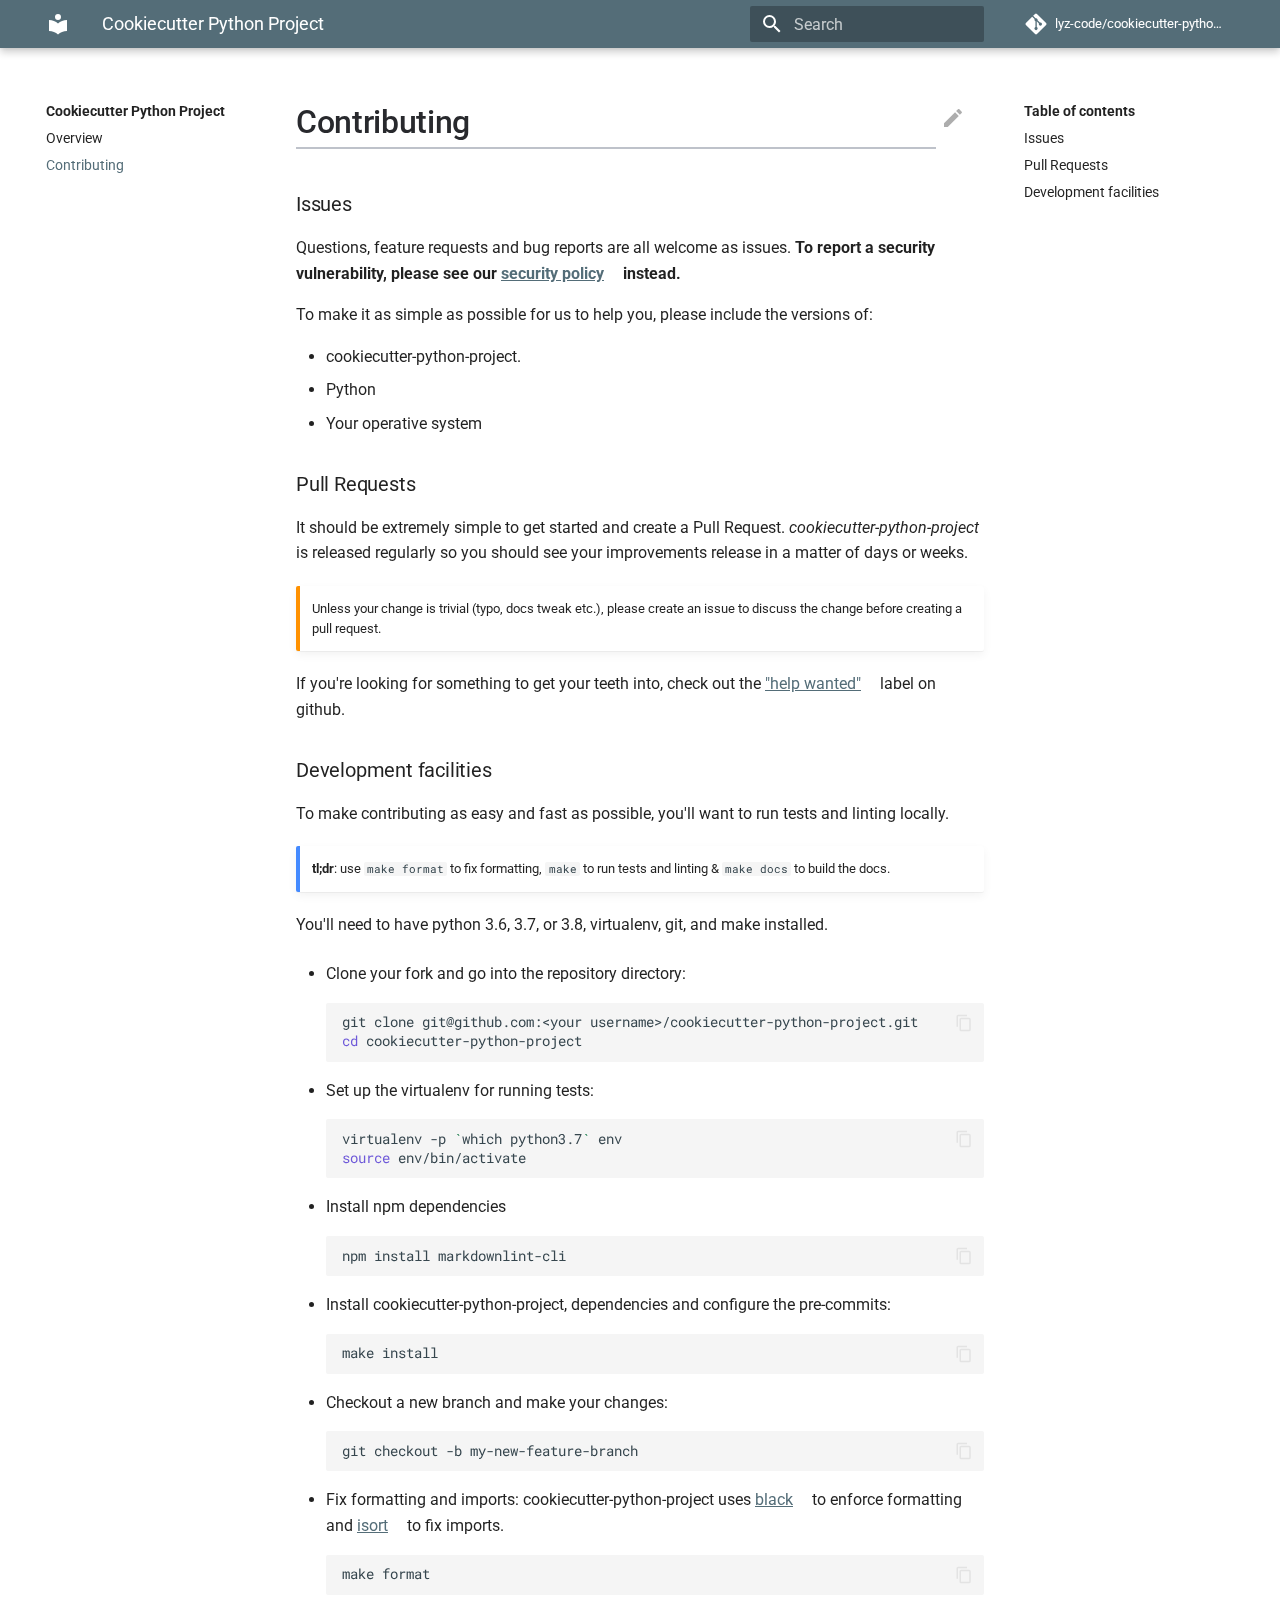
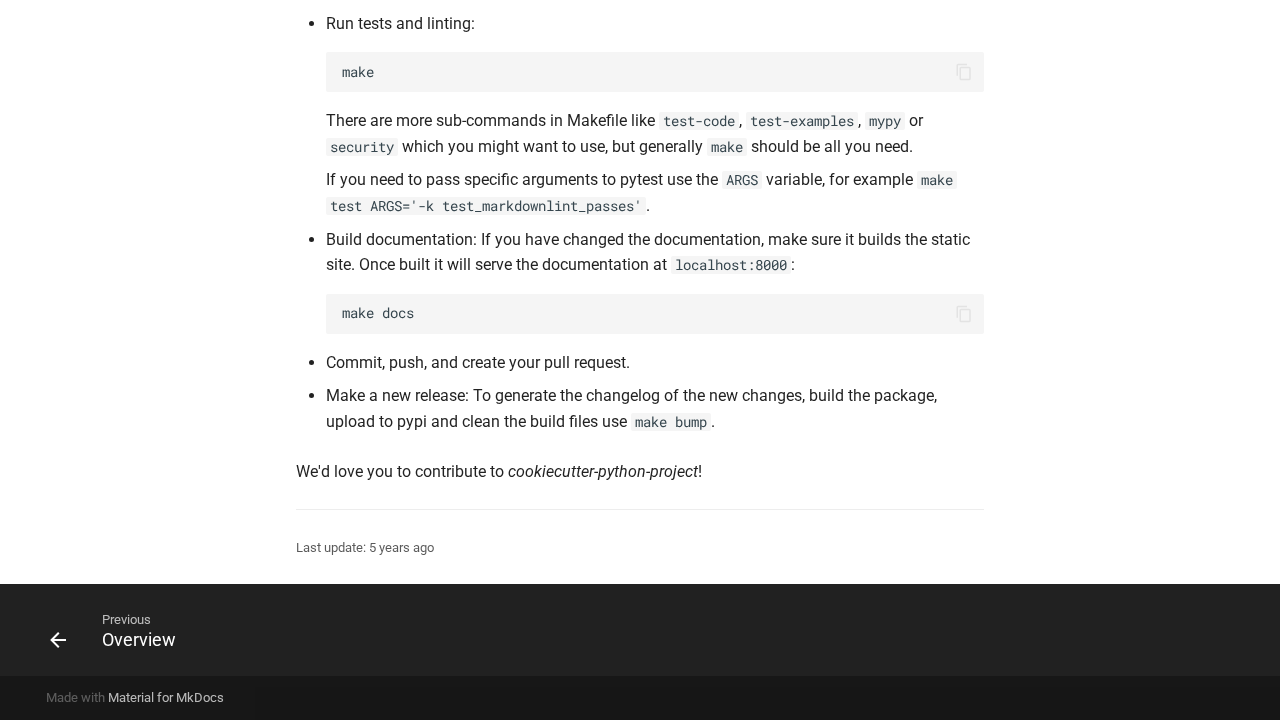
==== commit 9fdf43be: "deploy: 64e1846a2f04a409fea5634a4a4e34ee5b42b23c" ====
--- a/contributing/index.html
+++ b/contributing/index.html
@@ -1,4 +1,4 @@
-<!doctype html><html lang=en class=no-js> <head><meta charset=utf-8><meta name=viewport content="width=device-width,initial-scale=1"><meta name=author content=Lyz><link href=https://lyz-code.github.io/cookiecutter-python-project/contributing/ rel=canonical><link rel="shortcut icon" href=../assets/images/favicon.png><meta name=generator content="mkdocs-1.1.2, mkdocs-material-7.0.5"><title>Contributing - Cookiecutter Python Project</title><link rel=stylesheet href=../assets/stylesheets/main.77f3fd56.min.css><link rel=stylesheet href=../assets/stylesheets/palette.7fa14f5b.min.css><meta name=theme-color content=#546d78><link rel=preconnect href=https://fonts.gstatic.com crossorigin><link rel=stylesheet href="https://fonts.googleapis.com/css?family=Roboto:300,400,400i,700%7CRoboto+Mono&display=fallback"><style>:root{--md-text-font-family:"Roboto";--md-code-font-family:"Roboto Mono"}</style><link rel=stylesheet href=../css/timeago.css><link rel=stylesheet href=../stylesheets/extra.css><link rel=stylesheet href=../stylesheets/links.css></head> <body dir=ltr data-md-color-scheme data-md-color-primary=blue-grey data-md-color-accent=light-blue> <input class=md-toggle data-md-toggle=drawer type=checkbox id=__drawer autocomplete=off> <input class=md-toggle data-md-toggle=search type=checkbox id=__search autocomplete=off> <label class=md-overlay for=__drawer></label> <div data-md-component=skip> <a href=#issues class=md-skip> Skip to content </a> </div> <div data-md-component=announce> </div> <header class=md-header data-md-component=header> <nav class="md-header__inner md-grid" aria-label=Header> <a href=https://lyz-code.github.io/cookiecutter-python-project title="Cookiecutter Python Project" class="md-header__button md-logo" aria-label="Cookiecutter Python Project"> <svg xmlns=http://www.w3.org/2000/svg viewbox="0 0 24 24"><path d="M12 8a3 3 0 0 0 3-3 3 3 0 0 0-3-3 3 3 0 0 0-3 3 3 3 0 0 0 3 3m0 3.54C9.64 9.35 6.5 8 3 8v11c3.5 0 6.64 1.35 9 3.54 2.36-2.19 5.5-3.54 9-3.54V8c-3.5 0-6.64 1.35-9 3.54z"/></svg> </a> <label class="md-header__button md-icon" for=__drawer> <svg xmlns=http://www.w3.org/2000/svg viewbox="0 0 24 24"><path d="M3 6h18v2H3V6m0 5h18v2H3v-2m0 5h18v2H3v-2z"/></svg> </label> <div class=md-header__title data-md-component=header-title> <div class=md-header__ellipsis> <div class=md-header__topic> <span class=md-ellipsis> Cookiecutter Python Project </span> </div> <div class=md-header__topic data-md-component=header-topic> <span class=md-ellipsis> Contributing </span> </div> </div> </div> <div class=md-header__options> </div> <label class="md-header__button md-icon" for=__search> <svg xmlns=http://www.w3.org/2000/svg viewbox="0 0 24 24"><path d="M9.5 3A6.5 6.5 0 0 1 16 9.5c0 1.61-.59 3.09-1.56 4.23l.27.27h.79l5 5-1.5 1.5-5-5v-.79l-.27-.27A6.516 6.516 0 0 1 9.5 16 6.5 6.5 0 0 1 3 9.5 6.5 6.5 0 0 1 9.5 3m0 2C7 5 5 7 5 9.5S7 14 9.5 14 14 12 14 9.5 12 5 9.5 5z"/></svg> </label> <div class=md-search data-md-component=search role=dialog> <label class=md-search__overlay for=__search></label> <div class=md-search__inner role=search> <form class=md-search__form name=search> <input type=text class=md-search__input name=query aria-label=Search placeholder=Search autocapitalize=off autocorrect=off autocomplete=off spellcheck=false data-md-component=search-query data-md-state=active required> <label class="md-search__icon md-icon" for=__search> <svg xmlns=http://www.w3.org/2000/svg viewbox="0 0 24 24"><path d="M9.5 3A6.5 6.5 0 0 1 16 9.5c0 1.61-.59 3.09-1.56 4.23l.27.27h.79l5 5-1.5 1.5-5-5v-.79l-.27-.27A6.516 6.516 0 0 1 9.5 16 6.5 6.5 0 0 1 3 9.5 6.5 6.5 0 0 1 9.5 3m0 2C7 5 5 7 5 9.5S7 14 9.5 14 14 12 14 9.5 12 5 9.5 5z"/></svg> <svg xmlns=http://www.w3.org/2000/svg viewbox="0 0 24 24"><path d="M20 11v2H8l5.5 5.5-1.42 1.42L4.16 12l7.92-7.92L13.5 5.5 8 11h12z"/></svg> </label> <button type=reset class="md-search__icon md-icon" aria-label=Clear tabindex=-1> <svg xmlns=http://www.w3.org/2000/svg viewbox="0 0 24 24"><path d="M19 6.41L17.59 5 12 10.59 6.41 5 5 6.41 10.59 12 5 17.59 6.41 19 12 13.41 17.59 19 19 17.59 13.41 12 19 6.41z"/></svg> </button> </form> <div class=md-search__output> <div class=md-search__scrollwrap data-md-scrollfix> <div class=md-search-result data-md-component=search-result> <div class=md-search-result__meta> Initializing search </div> <ol class=md-search-result__list></ol> </div> </div> </div> </div> </div> <div class=md-header__source> <a href=https://github.com/lyz-code/cookiecutter-python-project/ title="Go to repository" class=md-source data-md-component=source> <div class="md-source__icon md-icon"> <svg xmlns=http://www.w3.org/2000/svg viewbox="0 0 448 512"><path d="M439.55 236.05L244 40.45a28.87 28.87 0 0 0-40.81 0l-40.66 40.63 51.52 51.52c27.06-9.14 52.68 16.77 43.39 43.68l49.66 49.66c34.23-11.8 61.18 31 35.47 56.69-26.49 26.49-70.21-2.87-56-37.34L240.22 199v121.85c25.3 12.54 22.26 41.85 9.08 55a34.34 34.34 0 0 1-48.55 0c-17.57-17.6-11.07-46.91 11.25-56v-123c-20.8-8.51-24.6-30.74-18.64-45L142.57 101 8.45 235.14a28.86 28.86 0 0 0 0 40.81l195.61 195.6a28.86 28.86 0 0 0 40.8 0l194.69-194.69a28.86 28.86 0 0 0 0-40.81z"/></svg> </div> <div class=md-source__repository> lyz-code/cookiecutter-python-project </div> </a> </div> </nav> </header> <div class=md-container data-md-component=container> <main class=md-main data-md-component=main> <div class="md-main__inner md-grid"> <div class="md-sidebar md-sidebar--primary" data-md-component=sidebar data-md-type=navigation> <div class=md-sidebar__scrollwrap> <div class=md-sidebar__inner> <nav class="md-nav md-nav--primary" aria-label=Navigation data-md-level=0> <label class=md-nav__title for=__drawer> <a href=https://lyz-code.github.io/cookiecutter-python-project title="Cookiecutter Python Project" class="md-nav__button md-logo" aria-label="Cookiecutter Python Project"> <svg xmlns=http://www.w3.org/2000/svg viewbox="0 0 24 24"><path d="M12 8a3 3 0 0 0 3-3 3 3 0 0 0-3-3 3 3 0 0 0-3 3 3 3 0 0 0 3 3m0 3.54C9.64 9.35 6.5 8 3 8v11c3.5 0 6.64 1.35 9 3.54 2.36-2.19 5.5-3.54 9-3.54V8c-3.5 0-6.64 1.35-9 3.54z"/></svg> </a> Cookiecutter Python Project </label> <div class=md-nav__source> <a href=https://github.com/lyz-code/cookiecutter-python-project/ title="Go to repository" class=md-source data-md-component=source> <div class="md-source__icon md-icon"> <svg xmlns=http://www.w3.org/2000/svg viewbox="0 0 448 512"><path d="M439.55 236.05L244 40.45a28.87 28.87 0 0 0-40.81 0l-40.66 40.63 51.52 51.52c27.06-9.14 52.68 16.77 43.39 43.68l49.66 49.66c34.23-11.8 61.18 31 35.47 56.69-26.49 26.49-70.21-2.87-56-37.34L240.22 199v121.85c25.3 12.54 22.26 41.85 9.08 55a34.34 34.34 0 0 1-48.55 0c-17.57-17.6-11.07-46.91 11.25-56v-123c-20.8-8.51-24.6-30.74-18.64-45L142.57 101 8.45 235.14a28.86 28.86 0 0 0 0 40.81l195.61 195.6a28.86 28.86 0 0 0 40.8 0l194.69-194.69a28.86 28.86 0 0 0 0-40.81z"/></svg> </div> <div class=md-source__repository> lyz-code/cookiecutter-python-project </div> </a> </div> <ul class=md-nav__list data-md-scrollfix> <li class=md-nav__item> <a href=.. class=md-nav__link> Overview </a> </li> <li class="md-nav__item md-nav__item--active"> <input class="md-nav__toggle md-toggle" data-md-toggle=toc type=checkbox id=__toc> <label class="md-nav__link md-nav__link--active" for=__toc> Contributing <span class="md-nav__icon md-icon"></span> </label> <a href=./ class="md-nav__link md-nav__link--active"> Contributing </a> <nav class="md-nav md-nav--secondary" aria-label="Table of contents"> <label class=md-nav__title for=__toc> <span class="md-nav__icon md-icon"></span> Table of contents </label> <ul class=md-nav__list data-md-component=toc data-md-scrollfix> <li class=md-nav__item> <a href=#issues class=md-nav__link> Issues </a> </li> <li class=md-nav__item> <a href=#pull-requests class=md-nav__link> Pull Requests </a> </li> <li class=md-nav__item> <a href=#development-facilities class=md-nav__link> Development facilities </a> </li> </ul> </nav> </li> </ul> </nav> </div> </div> </div> <div class="md-sidebar md-sidebar--secondary" data-md-component=sidebar data-md-type=toc> <div class=md-sidebar__scrollwrap> <div class=md-sidebar__inner> <nav class="md-nav md-nav--secondary" aria-label="Table of contents"> <label class=md-nav__title for=__toc> <span class="md-nav__icon md-icon"></span> Table of contents </label> <ul class=md-nav__list data-md-component=toc data-md-scrollfix> <li class=md-nav__item> <a href=#issues class=md-nav__link> Issues </a> </li> <li class=md-nav__item> <a href=#pull-requests class=md-nav__link> Pull Requests </a> </li> <li class=md-nav__item> <a href=#development-facilities class=md-nav__link> Development facilities </a> </li> </ul> </nav> </div> </div> </div> <div class=md-content data-md-component=content> <article class="md-content__inner md-typeset"> <a href=https://github.com/lyz-code/cookiecutter-python-project/edit/master/docs/contributing.md title="Edit this page" class="md-content__button md-icon"> <svg xmlns=http://www.w3.org/2000/svg viewbox="0 0 24 24"><path d="M20.71 7.04c.39-.39.39-1.04 0-1.41l-2.34-2.34c-.37-.39-1.02-.39-1.41 0l-1.84 1.83 3.75 3.75M3 17.25V21h3.75L17.81 9.93l-3.75-3.75L3 17.25z"/></svg> </a> <h1>Contributing</h1> <h3 id=issues>Issues<a class=headerlink href=#issues title="Permanent link">&para;</a></h3> <p>Questions, feature requests and bug reports are all welcome as issues. <strong>To report a security vulnerability, please see our <a href=https://github.com/lyz-code/cookiecutter-python-project/security/policy>security policy</a> instead.</strong></p> <p>To make it as simple as possible for us to help you, please include the versions of:</p> <ul> <li>cookiecutter-python-project.</li> <li>Python</li> <li>Your operative system</li> </ul> <h3 id=pull-requests>Pull Requests<a class=headerlink href=#pull-requests title="Permanent link">&para;</a></h3> <p>It should be extremely simple to get started and create a Pull Request. <em>cookiecutter-python-project</em> is released regularly so you should see your improvements release in a matter of days or weeks.</p> <div class="admonition warning"> <p>Unless your change is trivial (typo, docs tweak etc.), please create an issue to discuss the change before creating a pull request.</p> </div> <p>If you're looking for something to get your teeth into, check out the <a href="https://github.com/lyz-code/cookiecutter-python-project/issues?q=is%3Aopen+is%3Aissue+label%3A%22help+wanted%22">"help wanted"</a> label on github.</p> <h3 id=development-facilities>Development facilities<a class=headerlink href=#development-facilities title="Permanent link">&para;</a></h3> <p>To make contributing as easy and fast as possible, you'll want to run tests and linting locally.</p> <div class="admonition note"> <p><strong>tl;dr</strong>: use <code>make format</code> to fix formatting, <code>make</code> to run tests and linting &amp; <code>make docs</code> to build the docs.</p> </div> <p>You'll need to have python 3.6, 3.7, or 3.8, virtualenv, git, and make installed.</p> <ul> <li> <p>Clone your fork and go into the repository directory:</p> <div class=highlight><pre><span></span><code>git clone git@github.com:&lt;your username&gt;/cookiecutter-python-project.git
+<!doctype html><html lang=en class=no-js> <head><meta charset=utf-8><meta name=viewport content="width=device-width,initial-scale=1"><meta name=author content=Lyz><link href=https://lyz-code.github.io/cookiecutter-python-project/contributing/ rel=canonical><link rel=icon href=../assets/images/favicon.png><meta name=generator content="mkdocs-1.1.2, mkdocs-material-7.1.0"><title>Contributing - Cookiecutter Python Project</title><link rel=stylesheet href=../assets/stylesheets/main.33e2939f.min.css><link rel=stylesheet href=../assets/stylesheets/palette.ef6f36e2.min.css><meta name=theme-color content=#546d78><link rel=preconnect href=https://fonts.gstatic.com crossorigin><link rel=stylesheet href="https://fonts.googleapis.com/css?family=Roboto:300,400,400i,700%7CRoboto+Mono&display=fallback"><style>:root{--md-text-font-family:"Roboto";--md-code-font-family:"Roboto Mono"}</style><link rel=stylesheet href=../css/timeago.css><link rel=stylesheet href=../stylesheets/extra.css><link rel=stylesheet href=../stylesheets/links.css></head> <body dir=ltr data-md-color-scheme data-md-color-primary=blue-grey data-md-color-accent=light-blue> <script>function __prefix(e){return new URL("..",location).pathname+"."+e}function __get(e,t=localStorage){return JSON.parse(t.getItem(__prefix(e)))}</script> <input class=md-toggle data-md-toggle=drawer type=checkbox id=__drawer autocomplete=off> <input class=md-toggle data-md-toggle=search type=checkbox id=__search autocomplete=off> <label class=md-overlay for=__drawer></label> <div data-md-component=skip> <a href=#issues class=md-skip> Skip to content </a> </div> <div data-md-component=announce> </div> <header class=md-header data-md-component=header> <nav class="md-header__inner md-grid" aria-label=Header> <a href=.. title="Cookiecutter Python Project" class="md-header__button md-logo" aria-label="Cookiecutter Python Project" data-md-component=logo> <svg xmlns=http://www.w3.org/2000/svg viewbox="0 0 24 24"><path d="M12 8a3 3 0 0 0 3-3 3 3 0 0 0-3-3 3 3 0 0 0-3 3 3 3 0 0 0 3 3m0 3.54C9.64 9.35 6.5 8 3 8v11c3.5 0 6.64 1.35 9 3.54 2.36-2.19 5.5-3.54 9-3.54V8c-3.5 0-6.64 1.35-9 3.54z"/></svg> </a> <label class="md-header__button md-icon" for=__drawer> <svg xmlns=http://www.w3.org/2000/svg viewbox="0 0 24 24"><path d="M3 6h18v2H3V6m0 5h18v2H3v-2m0 5h18v2H3v-2z"/></svg> </label> <div class=md-header__title data-md-component=header-title> <div class=md-header__ellipsis> <div class=md-header__topic> <span class=md-ellipsis> Cookiecutter Python Project </span> </div> <div class=md-header__topic data-md-component=header-topic> <span class=md-ellipsis> Contributing </span> </div> </div> </div> <label class="md-header__button md-icon" for=__search> <svg xmlns=http://www.w3.org/2000/svg viewbox="0 0 24 24"><path d="M9.5 3A6.5 6.5 0 0 1 16 9.5c0 1.61-.59 3.09-1.56 4.23l.27.27h.79l5 5-1.5 1.5-5-5v-.79l-.27-.27A6.516 6.516 0 0 1 9.5 16 6.5 6.5 0 0 1 3 9.5 6.5 6.5 0 0 1 9.5 3m0 2C7 5 5 7 5 9.5S7 14 9.5 14 14 12 14 9.5 12 5 9.5 5z"/></svg> </label> <div class=md-search data-md-component=search role=dialog> <label class=md-search__overlay for=__search></label> <div class=md-search__inner role=search> <form class=md-search__form name=search> <input type=text class=md-search__input name=query aria-label=Search placeholder=Search autocapitalize=off autocorrect=off autocomplete=off spellcheck=false data-md-component=search-query data-md-state=active required> <label class="md-search__icon md-icon" for=__search> <svg xmlns=http://www.w3.org/2000/svg viewbox="0 0 24 24"><path d="M9.5 3A6.5 6.5 0 0 1 16 9.5c0 1.61-.59 3.09-1.56 4.23l.27.27h.79l5 5-1.5 1.5-5-5v-.79l-.27-.27A6.516 6.516 0 0 1 9.5 16 6.5 6.5 0 0 1 3 9.5 6.5 6.5 0 0 1 9.5 3m0 2C7 5 5 7 5 9.5S7 14 9.5 14 14 12 14 9.5 12 5 9.5 5z"/></svg> <svg xmlns=http://www.w3.org/2000/svg viewbox="0 0 24 24"><path d="M20 11v2H8l5.5 5.5-1.42 1.42L4.16 12l7.92-7.92L13.5 5.5 8 11h12z"/></svg> </label> <button type=reset class="md-search__icon md-icon" aria-label=Clear tabindex=-1> <svg xmlns=http://www.w3.org/2000/svg viewbox="0 0 24 24"><path d="M19 6.41 17.59 5 12 10.59 6.41 5 5 6.41 10.59 12 5 17.59 6.41 19 12 13.41 17.59 19 19 17.59 13.41 12 19 6.41z"/></svg> </button> </form> <div class=md-search__output> <div class=md-search__scrollwrap data-md-scrollfix> <div class=md-search-result data-md-component=search-result> <div class=md-search-result__meta> Initializing search </div> <ol class=md-search-result__list></ol> </div> </div> </div> </div> </div> <div class=md-header__source> <a href=https://github.com/lyz-code/cookiecutter-python-project/ title="Go to repository" class=md-source data-md-component=source> <div class="md-source__icon md-icon"> <svg xmlns=http://www.w3.org/2000/svg viewbox="0 0 448 512"><path d="M439.55 236.05 244 40.45a28.87 28.87 0 0 0-40.81 0l-40.66 40.63 51.52 51.52c27.06-9.14 52.68 16.77 43.39 43.68l49.66 49.66c34.23-11.8 61.18 31 35.47 56.69-26.49 26.49-70.21-2.87-56-37.34L240.22 199v121.85c25.3 12.54 22.26 41.85 9.08 55a34.34 34.34 0 0 1-48.55 0c-17.57-17.6-11.07-46.91 11.25-56v-123c-20.8-8.51-24.6-30.74-18.64-45L142.57 101 8.45 235.14a28.86 28.86 0 0 0 0 40.81l195.61 195.6a28.86 28.86 0 0 0 40.8 0l194.69-194.69a28.86 28.86 0 0 0 0-40.81z"/></svg> </div> <div class=md-source__repository> lyz-code/cookiecutter-python-project </div> </a> </div> </nav> </header> <div class=md-container data-md-component=container> <main class=md-main data-md-component=main> <div class="md-main__inner md-grid"> <div class="md-sidebar md-sidebar--primary" data-md-component=sidebar data-md-type=navigation> <div class=md-sidebar__scrollwrap> <div class=md-sidebar__inner> <nav class="md-nav md-nav--primary" aria-label=Navigation data-md-level=0> <label class=md-nav__title for=__drawer> <a href=.. title="Cookiecutter Python Project" class="md-nav__button md-logo" aria-label="Cookiecutter Python Project" data-md-component=logo> <svg xmlns=http://www.w3.org/2000/svg viewbox="0 0 24 24"><path d="M12 8a3 3 0 0 0 3-3 3 3 0 0 0-3-3 3 3 0 0 0-3 3 3 3 0 0 0 3 3m0 3.54C9.64 9.35 6.5 8 3 8v11c3.5 0 6.64 1.35 9 3.54 2.36-2.19 5.5-3.54 9-3.54V8c-3.5 0-6.64 1.35-9 3.54z"/></svg> </a> Cookiecutter Python Project </label> <div class=md-nav__source> <a href=https://github.com/lyz-code/cookiecutter-python-project/ title="Go to repository" class=md-source data-md-component=source> <div class="md-source__icon md-icon"> <svg xmlns=http://www.w3.org/2000/svg viewbox="0 0 448 512"><path d="M439.55 236.05 244 40.45a28.87 28.87 0 0 0-40.81 0l-40.66 40.63 51.52 51.52c27.06-9.14 52.68 16.77 43.39 43.68l49.66 49.66c34.23-11.8 61.18 31 35.47 56.69-26.49 26.49-70.21-2.87-56-37.34L240.22 199v121.85c25.3 12.54 22.26 41.85 9.08 55a34.34 34.34 0 0 1-48.55 0c-17.57-17.6-11.07-46.91 11.25-56v-123c-20.8-8.51-24.6-30.74-18.64-45L142.57 101 8.45 235.14a28.86 28.86 0 0 0 0 40.81l195.61 195.6a28.86 28.86 0 0 0 40.8 0l194.69-194.69a28.86 28.86 0 0 0 0-40.81z"/></svg> </div> <div class=md-source__repository> lyz-code/cookiecutter-python-project </div> </a> </div> <ul class=md-nav__list data-md-scrollfix> <li class=md-nav__item> <a href=.. class=md-nav__link> Overview </a> </li> <li class="md-nav__item md-nav__item--active"> <input class="md-nav__toggle md-toggle" data-md-toggle=toc type=checkbox id=__toc> <label class="md-nav__link md-nav__link--active" for=__toc> Contributing <span class="md-nav__icon md-icon"></span> </label> <a href=./ class="md-nav__link md-nav__link--active"> Contributing </a> <nav class="md-nav md-nav--secondary" aria-label="Table of contents"> <label class=md-nav__title for=__toc> <span class="md-nav__icon md-icon"></span> Table of contents </label> <ul class=md-nav__list data-md-component=toc data-md-scrollfix> <li class=md-nav__item> <a href=#issues class=md-nav__link> Issues </a> </li> <li class=md-nav__item> <a href=#pull-requests class=md-nav__link> Pull Requests </a> </li> <li class=md-nav__item> <a href=#development-facilities class=md-nav__link> Development facilities </a> </li> </ul> </nav> </li> </ul> </nav> </div> </div> </div> <div class="md-sidebar md-sidebar--secondary" data-md-component=sidebar data-md-type=toc> <div class=md-sidebar__scrollwrap> <div class=md-sidebar__inner> <nav class="md-nav md-nav--secondary" aria-label="Table of contents"> <label class=md-nav__title for=__toc> <span class="md-nav__icon md-icon"></span> Table of contents </label> <ul class=md-nav__list data-md-component=toc data-md-scrollfix> <li class=md-nav__item> <a href=#issues class=md-nav__link> Issues </a> </li> <li class=md-nav__item> <a href=#pull-requests class=md-nav__link> Pull Requests </a> </li> <li class=md-nav__item> <a href=#development-facilities class=md-nav__link> Development facilities </a> </li> </ul> </nav> </div> </div> </div> <div class=md-content data-md-component=content> <article class="md-content__inner md-typeset"> <a href=https://github.com/lyz-code/cookiecutter-python-project/edit/master/docs/contributing.md title="Edit this page" class="md-content__button md-icon"> <svg xmlns=http://www.w3.org/2000/svg viewbox="0 0 24 24"><path d="M20.71 7.04c.39-.39.39-1.04 0-1.41l-2.34-2.34c-.37-.39-1.02-.39-1.41 0l-1.84 1.83 3.75 3.75M3 17.25V21h3.75L17.81 9.93l-3.75-3.75L3 17.25z"/></svg> </a> <h1>Contributing</h1> <h3 id=issues>Issues<a class=headerlink href=#issues title="Permanent link">&para;</a></h3> <p>Questions, feature requests and bug reports are all welcome as issues. <strong>To report a security vulnerability, please see our <a href=https://github.com/lyz-code/cookiecutter-python-project/security/policy>security policy</a> instead.</strong></p> <p>To make it as simple as possible for us to help you, please include the versions of:</p> <ul> <li>cookiecutter-python-project.</li> <li>Python</li> <li>Your operative system</li> </ul> <h3 id=pull-requests>Pull Requests<a class=headerlink href=#pull-requests title="Permanent link">&para;</a></h3> <p>It should be extremely simple to get started and create a Pull Request. <em>cookiecutter-python-project</em> is released regularly so you should see your improvements release in a matter of days or weeks.</p> <div class="admonition warning"> <p>Unless your change is trivial (typo, docs tweak etc.), please create an issue to discuss the change before creating a pull request.</p> </div> <p>If you're looking for something to get your teeth into, check out the <a href="https://github.com/lyz-code/cookiecutter-python-project/issues?q=is%3Aopen+is%3Aissue+label%3A%22help+wanted%22">"help wanted"</a> label on github.</p> <h3 id=development-facilities>Development facilities<a class=headerlink href=#development-facilities title="Permanent link">&para;</a></h3> <p>To make contributing as easy and fast as possible, you'll want to run tests and linting locally.</p> <div class="admonition note"> <p><strong>tl;dr</strong>: use <code>make format</code> to fix formatting, <code>make</code> to run tests and linting &amp; <code>make docs</code> to build the docs.</p> </div> <p>You'll need to have python 3.6, 3.7, or 3.8, virtualenv, git, and make installed.</p> <ul> <li> <p>Clone your fork and go into the repository directory:</p> <div class=highlight><pre><span></span><code>git clone git@github.com:&lt;your username&gt;/cookiecutter-python-project.git
 <span class=nb>cd</span> cookiecutter-python-project
 </code></pre></div> </li> <li> <p>Set up the virtualenv for running tests:</p> <div class=highlight><pre><span></span><code>virtualenv -p <span class=sb>`</span>which python3.7<span class=sb>`</span> env
 <span class=nb>source</span> env/bin/activate
@@ -8,4 +8,4 @@
 </code></pre></div> </li> <li> <p>Fix formatting and imports: cookiecutter-python-project uses <a href=https://github.com/ambv/black>black</a> to enforce formatting and <a href=https://github.com/timothycrosley/isort>isort</a> to fix imports.</p> <div class=highlight><pre><span></span><code>make format
 </code></pre></div> </li> <li> <p>Run tests and linting:</p> <div class=highlight><pre><span></span><code>make
 </code></pre></div> <p>There are more sub-commands in Makefile like <code>test-code</code>, <code>test-examples</code>, <code>mypy</code> or <code>security</code> which you might want to use, but generally <code>make</code> should be all you need.</p> <p>If you need to pass specific arguments to pytest use the <code>ARGS</code> variable, for example <code>make test ARGS='-k test_markdownlint_passes'</code>.</p> </li> <li> <p>Build documentation: If you have changed the documentation, make sure it builds the static site. Once built it will serve the documentation at <code>localhost:8000</code>:</p> <div class=highlight><pre><span></span><code>make docs
-</code></pre></div> </li> <li> <p>Commit, push, and create your pull request.</p> </li> <li> <p>Make a new release: To generate the changelog of the new changes, build the package, upload to pypi and clean the build files use <code>make bump</code>.</p> </li> </ul> <p>We'd love you to contribute to <em>cookiecutter-python-project</em>!</p> <hr> <div class=md-source-date> <small> Last update: <span class="git-revision-date-localized-plugin git-revision-date-localized-plugin-timeago"><span class=timeago datetime=2020-12-14T17:47:56+00:00 locale=en></span></span><span class="git-revision-date-localized-plugin git-revision-date-localized-plugin-iso_date">2020-12-14</span> </small> </div> </article> </div> </div> </main> <footer class=md-footer> <nav class="md-footer__inner md-grid" aria-label=Footer> <a href=.. class="md-footer__link md-footer__link--prev" rel=prev> <div class="md-footer__button md-icon"> <svg xmlns=http://www.w3.org/2000/svg viewbox="0 0 24 24"><path d="M20 11v2H8l5.5 5.5-1.42 1.42L4.16 12l7.92-7.92L13.5 5.5 8 11h12z"/></svg> </div> <div class=md-footer__title> <div class=md-ellipsis> <span class=md-footer__direction> Previous </span> Overview </div> </div> </a> </nav> <div class="md-footer-meta md-typeset"> <div class="md-footer-meta__inner md-grid"> <div class=md-footer-copyright> Made with <a href=https://squidfunk.github.io/mkdocs-material/ target=_blank rel=noopener> Material for MkDocs </a> </div> </div> </div> </footer> </div> <div class=md-dialog data-md-component=dialog> <div class="md-dialog__inner md-typeset"></div> </div> <script id=__config type=application/json>{"base": "..", "features": ["navigation.instant"], "translations": {"clipboard.copy": "Copy to clipboard", "clipboard.copied": "Copied to clipboard", "search.config.lang": "en", "search.config.pipeline": "trimmer, stopWordFilter", "search.config.separator": "[\\s\\-]+", "search.placeholder": "Search", "search.result.placeholder": "Type to start searching", "search.result.none": "No matching documents", "search.result.one": "1 matching document", "search.result.other": "# matching documents", "search.result.more.one": "1 more on this page", "search.result.more.other": "# more on this page", "search.result.term.missing": "Missing"}, "search": "../assets/javascripts/workers/search.fb4a9340.min.js", "version": null}</script> <script src=../assets/javascripts/bundle.5cf3e710.min.js></script> <script src=../js/timeago.min.js></script> <script src=../js/timeago_mkdocs_material.js></script> </body> </html>+</code></pre></div> </li> <li> <p>Commit, push, and create your pull request.</p> </li> <li> <p>Make a new release: To generate the changelog of the new changes, build the package, upload to pypi and clean the build files use <code>make bump</code>.</p> </li> </ul> <p>We'd love you to contribute to <em>cookiecutter-python-project</em>!</p> <hr> <div class=md-source-date> <small> Last update: <span class="git-revision-date-localized-plugin git-revision-date-localized-plugin-timeago"><span class=timeago datetime=2020-12-14T17:47:56+00:00 locale=en></span></span><span class="git-revision-date-localized-plugin git-revision-date-localized-plugin-iso_date">2020-12-14</span> </small> </div> </article> </div> </div> </main> <footer class=md-footer> <nav class="md-footer__inner md-grid" aria-label=Footer> <a href=.. class="md-footer__link md-footer__link--prev" rel=prev> <div class="md-footer__button md-icon"> <svg xmlns=http://www.w3.org/2000/svg viewbox="0 0 24 24"><path d="M20 11v2H8l5.5 5.5-1.42 1.42L4.16 12l7.92-7.92L13.5 5.5 8 11h12z"/></svg> </div> <div class=md-footer__title> <div class=md-ellipsis> <span class=md-footer__direction> Previous </span> Overview </div> </div> </a> </nav> <div class="md-footer-meta md-typeset"> <div class="md-footer-meta__inner md-grid"> <div class=md-footer-copyright> Made with <a href=https://squidfunk.github.io/mkdocs-material/ target=_blank rel=noopener> Material for MkDocs </a> </div> </div> </div> </footer> </div> <div class=md-dialog data-md-component=dialog> <div class="md-dialog__inner md-typeset"></div> </div> <script id=__config type=application/json>{"base": "..", "features": ["navigation.instant"], "translations": {"clipboard.copy": "Copy to clipboard", "clipboard.copied": "Copied to clipboard", "search.config.lang": "en", "search.config.pipeline": "trimmer, stopWordFilter", "search.config.separator": "[\\s\\-]+", "search.placeholder": "Search", "search.result.placeholder": "Type to start searching", "search.result.none": "No matching documents", "search.result.one": "1 matching document", "search.result.other": "# matching documents", "search.result.more.one": "1 more on this page", "search.result.more.other": "# more on this page", "search.result.term.missing": "Missing"}, "search": "../assets/javascripts/workers/search.fe42c31b.min.js", "version": null}</script> <script src=../assets/javascripts/bundle.d892486b.min.js></script> <script src=../js/timeago.min.js></script> <script src=../js/timeago_mkdocs_material.js></script> </body> </html>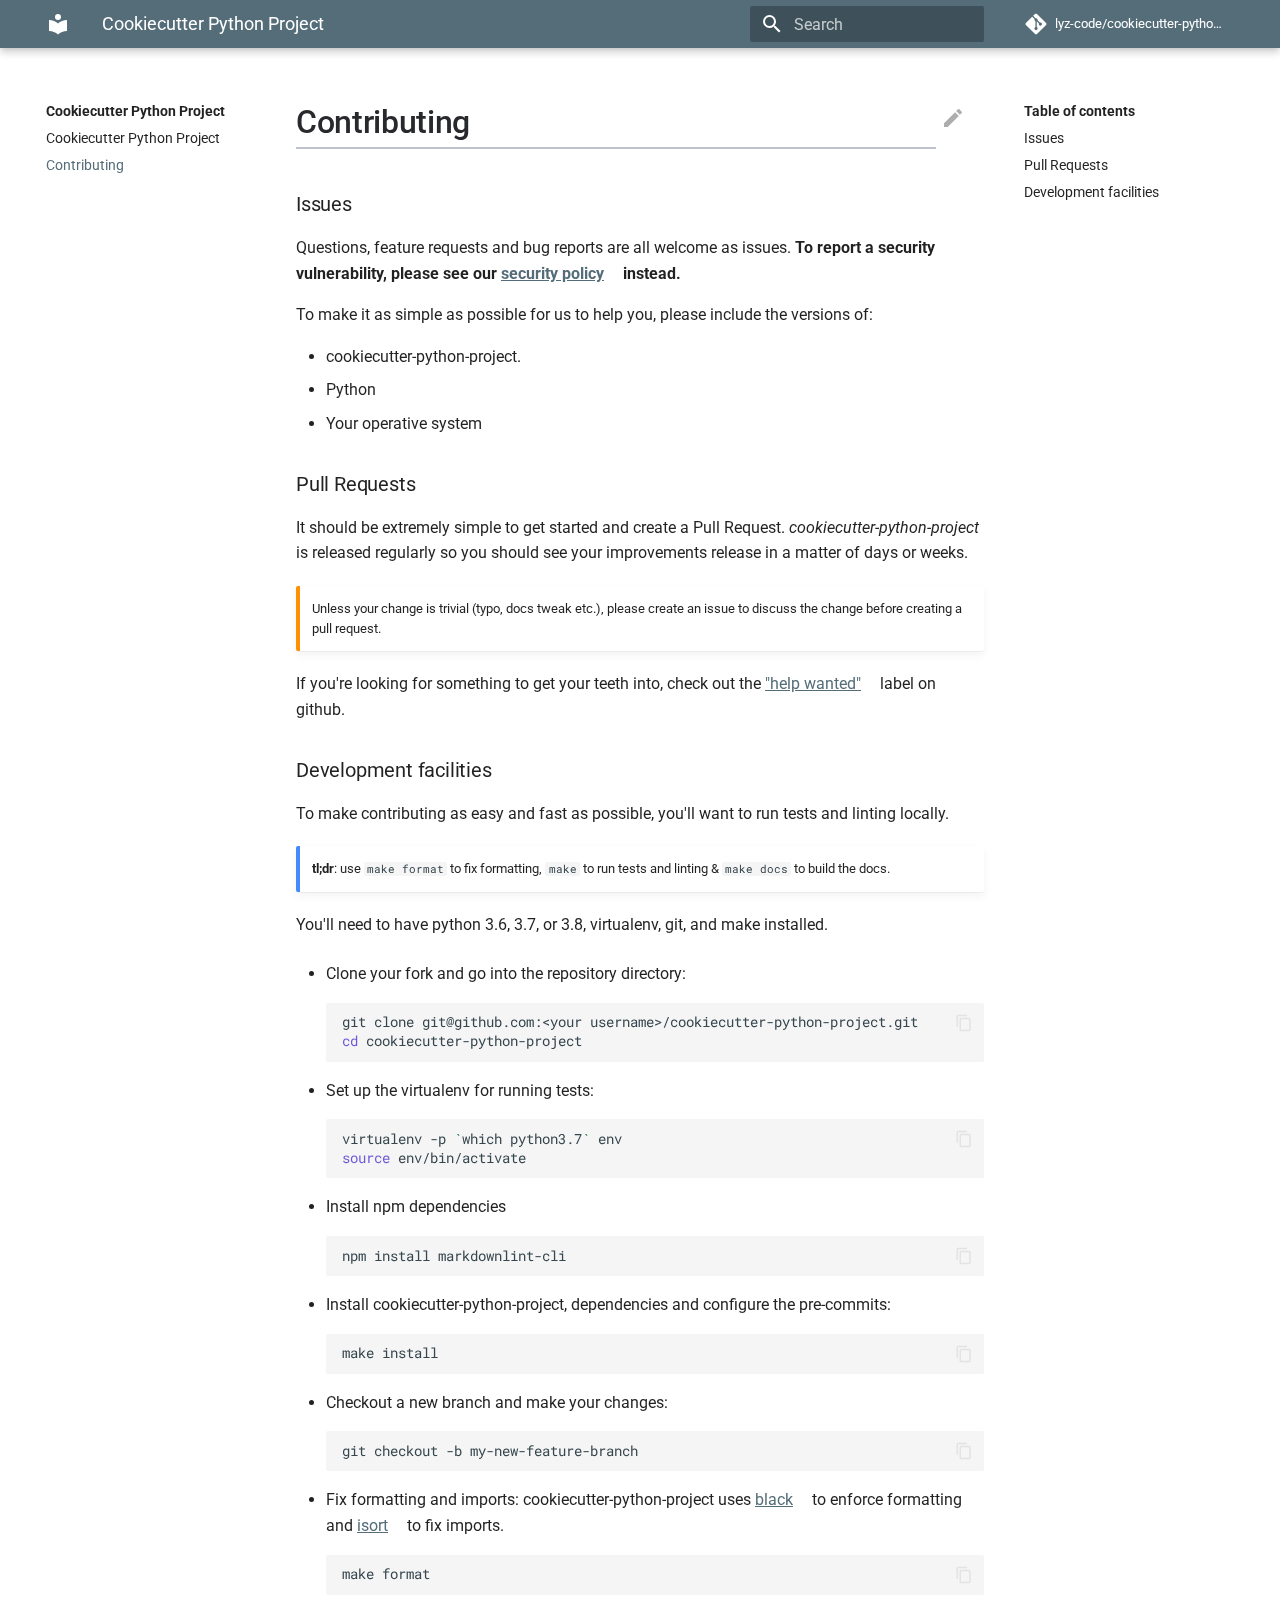
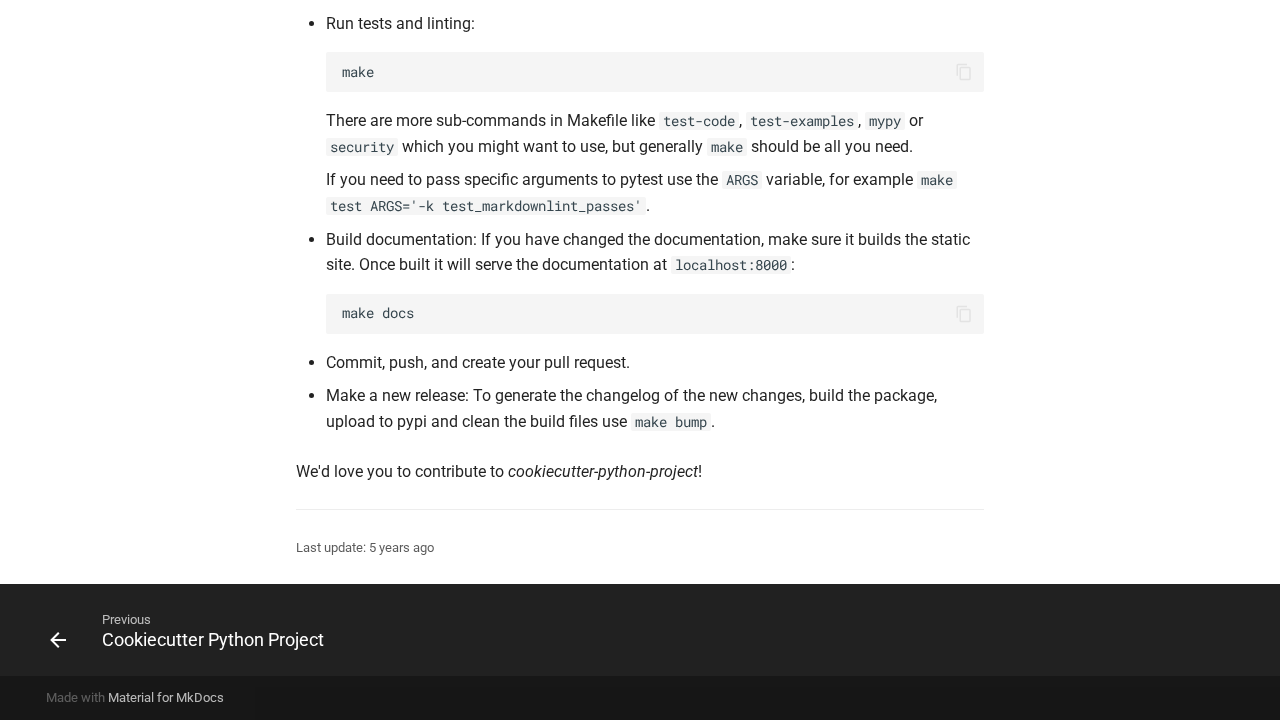
==== commit b481cf51: "deploy: 6933c5f676d5b99f5f23d088e7d5d441c5790dad" ====
--- a/contributing/index.html
+++ b/contributing/index.html
@@ -1,4 +1,4 @@
-<!doctype html><html lang=en class=no-js> <head><meta charset=utf-8><meta name=viewport content="width=device-width,initial-scale=1"><meta name=author content=Lyz><link href=https://lyz-code.github.io/cookiecutter-python-project/contributing/ rel=canonical><link rel=icon href=../assets/images/favicon.png><meta name=generator content="mkdocs-1.1.2, mkdocs-material-7.1.0"><title>Contributing - Cookiecutter Python Project</title><link rel=stylesheet href=../assets/stylesheets/main.33e2939f.min.css><link rel=stylesheet href=../assets/stylesheets/palette.ef6f36e2.min.css><meta name=theme-color content=#546d78><link rel=preconnect href=https://fonts.gstatic.com crossorigin><link rel=stylesheet href="https://fonts.googleapis.com/css?family=Roboto:300,400,400i,700%7CRoboto+Mono&display=fallback"><style>:root{--md-text-font-family:"Roboto";--md-code-font-family:"Roboto Mono"}</style><link rel=stylesheet href=../css/timeago.css><link rel=stylesheet href=../stylesheets/extra.css><link rel=stylesheet href=../stylesheets/links.css></head> <body dir=ltr data-md-color-scheme data-md-color-primary=blue-grey data-md-color-accent=light-blue> <script>function __prefix(e){return new URL("..",location).pathname+"."+e}function __get(e,t=localStorage){return JSON.parse(t.getItem(__prefix(e)))}</script> <input class=md-toggle data-md-toggle=drawer type=checkbox id=__drawer autocomplete=off> <input class=md-toggle data-md-toggle=search type=checkbox id=__search autocomplete=off> <label class=md-overlay for=__drawer></label> <div data-md-component=skip> <a href=#issues class=md-skip> Skip to content </a> </div> <div data-md-component=announce> </div> <header class=md-header data-md-component=header> <nav class="md-header__inner md-grid" aria-label=Header> <a href=.. title="Cookiecutter Python Project" class="md-header__button md-logo" aria-label="Cookiecutter Python Project" data-md-component=logo> <svg xmlns=http://www.w3.org/2000/svg viewbox="0 0 24 24"><path d="M12 8a3 3 0 0 0 3-3 3 3 0 0 0-3-3 3 3 0 0 0-3 3 3 3 0 0 0 3 3m0 3.54C9.64 9.35 6.5 8 3 8v11c3.5 0 6.64 1.35 9 3.54 2.36-2.19 5.5-3.54 9-3.54V8c-3.5 0-6.64 1.35-9 3.54z"/></svg> </a> <label class="md-header__button md-icon" for=__drawer> <svg xmlns=http://www.w3.org/2000/svg viewbox="0 0 24 24"><path d="M3 6h18v2H3V6m0 5h18v2H3v-2m0 5h18v2H3v-2z"/></svg> </label> <div class=md-header__title data-md-component=header-title> <div class=md-header__ellipsis> <div class=md-header__topic> <span class=md-ellipsis> Cookiecutter Python Project </span> </div> <div class=md-header__topic data-md-component=header-topic> <span class=md-ellipsis> Contributing </span> </div> </div> </div> <label class="md-header__button md-icon" for=__search> <svg xmlns=http://www.w3.org/2000/svg viewbox="0 0 24 24"><path d="M9.5 3A6.5 6.5 0 0 1 16 9.5c0 1.61-.59 3.09-1.56 4.23l.27.27h.79l5 5-1.5 1.5-5-5v-.79l-.27-.27A6.516 6.516 0 0 1 9.5 16 6.5 6.5 0 0 1 3 9.5 6.5 6.5 0 0 1 9.5 3m0 2C7 5 5 7 5 9.5S7 14 9.5 14 14 12 14 9.5 12 5 9.5 5z"/></svg> </label> <div class=md-search data-md-component=search role=dialog> <label class=md-search__overlay for=__search></label> <div class=md-search__inner role=search> <form class=md-search__form name=search> <input type=text class=md-search__input name=query aria-label=Search placeholder=Search autocapitalize=off autocorrect=off autocomplete=off spellcheck=false data-md-component=search-query data-md-state=active required> <label class="md-search__icon md-icon" for=__search> <svg xmlns=http://www.w3.org/2000/svg viewbox="0 0 24 24"><path d="M9.5 3A6.5 6.5 0 0 1 16 9.5c0 1.61-.59 3.09-1.56 4.23l.27.27h.79l5 5-1.5 1.5-5-5v-.79l-.27-.27A6.516 6.516 0 0 1 9.5 16 6.5 6.5 0 0 1 3 9.5 6.5 6.5 0 0 1 9.5 3m0 2C7 5 5 7 5 9.5S7 14 9.5 14 14 12 14 9.5 12 5 9.5 5z"/></svg> <svg xmlns=http://www.w3.org/2000/svg viewbox="0 0 24 24"><path d="M20 11v2H8l5.5 5.5-1.42 1.42L4.16 12l7.92-7.92L13.5 5.5 8 11h12z"/></svg> </label> <button type=reset class="md-search__icon md-icon" aria-label=Clear tabindex=-1> <svg xmlns=http://www.w3.org/2000/svg viewbox="0 0 24 24"><path d="M19 6.41 17.59 5 12 10.59 6.41 5 5 6.41 10.59 12 5 17.59 6.41 19 12 13.41 17.59 19 19 17.59 13.41 12 19 6.41z"/></svg> </button> </form> <div class=md-search__output> <div class=md-search__scrollwrap data-md-scrollfix> <div class=md-search-result data-md-component=search-result> <div class=md-search-result__meta> Initializing search </div> <ol class=md-search-result__list></ol> </div> </div> </div> </div> </div> <div class=md-header__source> <a href=https://github.com/lyz-code/cookiecutter-python-project/ title="Go to repository" class=md-source data-md-component=source> <div class="md-source__icon md-icon"> <svg xmlns=http://www.w3.org/2000/svg viewbox="0 0 448 512"><path d="M439.55 236.05 244 40.45a28.87 28.87 0 0 0-40.81 0l-40.66 40.63 51.52 51.52c27.06-9.14 52.68 16.77 43.39 43.68l49.66 49.66c34.23-11.8 61.18 31 35.47 56.69-26.49 26.49-70.21-2.87-56-37.34L240.22 199v121.85c25.3 12.54 22.26 41.85 9.08 55a34.34 34.34 0 0 1-48.55 0c-17.57-17.6-11.07-46.91 11.25-56v-123c-20.8-8.51-24.6-30.74-18.64-45L142.57 101 8.45 235.14a28.86 28.86 0 0 0 0 40.81l195.61 195.6a28.86 28.86 0 0 0 40.8 0l194.69-194.69a28.86 28.86 0 0 0 0-40.81z"/></svg> </div> <div class=md-source__repository> lyz-code/cookiecutter-python-project </div> </a> </div> </nav> </header> <div class=md-container data-md-component=container> <main class=md-main data-md-component=main> <div class="md-main__inner md-grid"> <div class="md-sidebar md-sidebar--primary" data-md-component=sidebar data-md-type=navigation> <div class=md-sidebar__scrollwrap> <div class=md-sidebar__inner> <nav class="md-nav md-nav--primary" aria-label=Navigation data-md-level=0> <label class=md-nav__title for=__drawer> <a href=.. title="Cookiecutter Python Project" class="md-nav__button md-logo" aria-label="Cookiecutter Python Project" data-md-component=logo> <svg xmlns=http://www.w3.org/2000/svg viewbox="0 0 24 24"><path d="M12 8a3 3 0 0 0 3-3 3 3 0 0 0-3-3 3 3 0 0 0-3 3 3 3 0 0 0 3 3m0 3.54C9.64 9.35 6.5 8 3 8v11c3.5 0 6.64 1.35 9 3.54 2.36-2.19 5.5-3.54 9-3.54V8c-3.5 0-6.64 1.35-9 3.54z"/></svg> </a> Cookiecutter Python Project </label> <div class=md-nav__source> <a href=https://github.com/lyz-code/cookiecutter-python-project/ title="Go to repository" class=md-source data-md-component=source> <div class="md-source__icon md-icon"> <svg xmlns=http://www.w3.org/2000/svg viewbox="0 0 448 512"><path d="M439.55 236.05 244 40.45a28.87 28.87 0 0 0-40.81 0l-40.66 40.63 51.52 51.52c27.06-9.14 52.68 16.77 43.39 43.68l49.66 49.66c34.23-11.8 61.18 31 35.47 56.69-26.49 26.49-70.21-2.87-56-37.34L240.22 199v121.85c25.3 12.54 22.26 41.85 9.08 55a34.34 34.34 0 0 1-48.55 0c-17.57-17.6-11.07-46.91 11.25-56v-123c-20.8-8.51-24.6-30.74-18.64-45L142.57 101 8.45 235.14a28.86 28.86 0 0 0 0 40.81l195.61 195.6a28.86 28.86 0 0 0 40.8 0l194.69-194.69a28.86 28.86 0 0 0 0-40.81z"/></svg> </div> <div class=md-source__repository> lyz-code/cookiecutter-python-project </div> </a> </div> <ul class=md-nav__list data-md-scrollfix> <li class=md-nav__item> <a href=.. class=md-nav__link> Overview </a> </li> <li class="md-nav__item md-nav__item--active"> <input class="md-nav__toggle md-toggle" data-md-toggle=toc type=checkbox id=__toc> <label class="md-nav__link md-nav__link--active" for=__toc> Contributing <span class="md-nav__icon md-icon"></span> </label> <a href=./ class="md-nav__link md-nav__link--active"> Contributing </a> <nav class="md-nav md-nav--secondary" aria-label="Table of contents"> <label class=md-nav__title for=__toc> <span class="md-nav__icon md-icon"></span> Table of contents </label> <ul class=md-nav__list data-md-component=toc data-md-scrollfix> <li class=md-nav__item> <a href=#issues class=md-nav__link> Issues </a> </li> <li class=md-nav__item> <a href=#pull-requests class=md-nav__link> Pull Requests </a> </li> <li class=md-nav__item> <a href=#development-facilities class=md-nav__link> Development facilities </a> </li> </ul> </nav> </li> </ul> </nav> </div> </div> </div> <div class="md-sidebar md-sidebar--secondary" data-md-component=sidebar data-md-type=toc> <div class=md-sidebar__scrollwrap> <div class=md-sidebar__inner> <nav class="md-nav md-nav--secondary" aria-label="Table of contents"> <label class=md-nav__title for=__toc> <span class="md-nav__icon md-icon"></span> Table of contents </label> <ul class=md-nav__list data-md-component=toc data-md-scrollfix> <li class=md-nav__item> <a href=#issues class=md-nav__link> Issues </a> </li> <li class=md-nav__item> <a href=#pull-requests class=md-nav__link> Pull Requests </a> </li> <li class=md-nav__item> <a href=#development-facilities class=md-nav__link> Development facilities </a> </li> </ul> </nav> </div> </div> </div> <div class=md-content data-md-component=content> <article class="md-content__inner md-typeset"> <a href=https://github.com/lyz-code/cookiecutter-python-project/edit/master/docs/contributing.md title="Edit this page" class="md-content__button md-icon"> <svg xmlns=http://www.w3.org/2000/svg viewbox="0 0 24 24"><path d="M20.71 7.04c.39-.39.39-1.04 0-1.41l-2.34-2.34c-.37-.39-1.02-.39-1.41 0l-1.84 1.83 3.75 3.75M3 17.25V21h3.75L17.81 9.93l-3.75-3.75L3 17.25z"/></svg> </a> <h1>Contributing</h1> <h3 id=issues>Issues<a class=headerlink href=#issues title="Permanent link">&para;</a></h3> <p>Questions, feature requests and bug reports are all welcome as issues. <strong>To report a security vulnerability, please see our <a href=https://github.com/lyz-code/cookiecutter-python-project/security/policy>security policy</a> instead.</strong></p> <p>To make it as simple as possible for us to help you, please include the versions of:</p> <ul> <li>cookiecutter-python-project.</li> <li>Python</li> <li>Your operative system</li> </ul> <h3 id=pull-requests>Pull Requests<a class=headerlink href=#pull-requests title="Permanent link">&para;</a></h3> <p>It should be extremely simple to get started and create a Pull Request. <em>cookiecutter-python-project</em> is released regularly so you should see your improvements release in a matter of days or weeks.</p> <div class="admonition warning"> <p>Unless your change is trivial (typo, docs tweak etc.), please create an issue to discuss the change before creating a pull request.</p> </div> <p>If you're looking for something to get your teeth into, check out the <a href="https://github.com/lyz-code/cookiecutter-python-project/issues?q=is%3Aopen+is%3Aissue+label%3A%22help+wanted%22">"help wanted"</a> label on github.</p> <h3 id=development-facilities>Development facilities<a class=headerlink href=#development-facilities title="Permanent link">&para;</a></h3> <p>To make contributing as easy and fast as possible, you'll want to run tests and linting locally.</p> <div class="admonition note"> <p><strong>tl;dr</strong>: use <code>make format</code> to fix formatting, <code>make</code> to run tests and linting &amp; <code>make docs</code> to build the docs.</p> </div> <p>You'll need to have python 3.6, 3.7, or 3.8, virtualenv, git, and make installed.</p> <ul> <li> <p>Clone your fork and go into the repository directory:</p> <div class=highlight><pre><span></span><code>git clone git@github.com:&lt;your username&gt;/cookiecutter-python-project.git
+<!doctype html><html lang=en class=no-js> <head><meta charset=utf-8><meta name=viewport content="width=device-width,initial-scale=1"><meta name=author content=Lyz><link href=https://lyz-code.github.io/cookiecutter-python-project/contributing/ rel=canonical><link rel=icon href=../assets/images/favicon.png><meta name=generator content="mkdocs-1.1.2, mkdocs-material-7.1.3"><title>Contributing - Cookiecutter Python Project</title><link rel=stylesheet href=../assets/stylesheets/main.e35208c4.min.css><link rel=stylesheet href=../assets/stylesheets/palette.ef6f36e2.min.css><meta name=theme-color content=#546d78><link rel=preconnect href=https://fonts.gstatic.com crossorigin><link rel=stylesheet href="https://fonts.googleapis.com/css?family=Roboto:300,400,400i,700%7CRoboto+Mono&display=fallback"><style>:root{--md-text-font-family:"Roboto";--md-code-font-family:"Roboto Mono"}</style><link rel=stylesheet href=../css/timeago.css><link rel=stylesheet href=../stylesheets/extra.css><link rel=stylesheet href=../stylesheets/links.css></head> <body dir=ltr data-md-color-scheme data-md-color-primary=blue-grey data-md-color-accent=light-blue> <script>function __prefix(e){return new URL("..",location).pathname+"."+e}function __get(e,t=localStorage){return JSON.parse(t.getItem(__prefix(e)))}</script> <input class=md-toggle data-md-toggle=drawer type=checkbox id=__drawer autocomplete=off> <input class=md-toggle data-md-toggle=search type=checkbox id=__search autocomplete=off> <label class=md-overlay for=__drawer></label> <div data-md-component=skip> <a href=#issues class=md-skip> Skip to content </a> </div> <div data-md-component=announce> </div> <header class=md-header data-md-component=header> <nav class="md-header__inner md-grid" aria-label=Header> <a href=.. title="Cookiecutter Python Project" class="md-header__button md-logo" aria-label="Cookiecutter Python Project" data-md-component=logo> <svg xmlns=http://www.w3.org/2000/svg viewbox="0 0 24 24"><path d="M12 8a3 3 0 0 0 3-3 3 3 0 0 0-3-3 3 3 0 0 0-3 3 3 3 0 0 0 3 3m0 3.54C9.64 9.35 6.5 8 3 8v11c3.5 0 6.64 1.35 9 3.54 2.36-2.19 5.5-3.54 9-3.54V8c-3.5 0-6.64 1.35-9 3.54z"/></svg> </a> <label class="md-header__button md-icon" for=__drawer> <svg xmlns=http://www.w3.org/2000/svg viewbox="0 0 24 24"><path d="M3 6h18v2H3V6m0 5h18v2H3v-2m0 5h18v2H3v-2z"/></svg> </label> <div class=md-header__title data-md-component=header-title> <div class=md-header__ellipsis> <div class=md-header__topic> <span class=md-ellipsis> Cookiecutter Python Project </span> </div> <div class=md-header__topic data-md-component=header-topic> <span class=md-ellipsis> Contributing </span> </div> </div> </div> <label class="md-header__button md-icon" for=__search> <svg xmlns=http://www.w3.org/2000/svg viewbox="0 0 24 24"><path d="M9.5 3A6.5 6.5 0 0 1 16 9.5c0 1.61-.59 3.09-1.56 4.23l.27.27h.79l5 5-1.5 1.5-5-5v-.79l-.27-.27A6.516 6.516 0 0 1 9.5 16 6.5 6.5 0 0 1 3 9.5 6.5 6.5 0 0 1 9.5 3m0 2C7 5 5 7 5 9.5S7 14 9.5 14 14 12 14 9.5 12 5 9.5 5z"/></svg> </label> <div class=md-search data-md-component=search role=dialog> <label class=md-search__overlay for=__search></label> <div class=md-search__inner role=search> <form class=md-search__form name=search> <input type=text class=md-search__input name=query aria-label=Search placeholder=Search autocapitalize=off autocorrect=off autocomplete=off spellcheck=false data-md-component=search-query data-md-state=active required> <label class="md-search__icon md-icon" for=__search> <svg xmlns=http://www.w3.org/2000/svg viewbox="0 0 24 24"><path d="M9.5 3A6.5 6.5 0 0 1 16 9.5c0 1.61-.59 3.09-1.56 4.23l.27.27h.79l5 5-1.5 1.5-5-5v-.79l-.27-.27A6.516 6.516 0 0 1 9.5 16 6.5 6.5 0 0 1 3 9.5 6.5 6.5 0 0 1 9.5 3m0 2C7 5 5 7 5 9.5S7 14 9.5 14 14 12 14 9.5 12 5 9.5 5z"/></svg> <svg xmlns=http://www.w3.org/2000/svg viewbox="0 0 24 24"><path d="M20 11v2H8l5.5 5.5-1.42 1.42L4.16 12l7.92-7.92L13.5 5.5 8 11h12z"/></svg> </label> <button type=reset class="md-search__icon md-icon" aria-label=Clear tabindex=-1> <svg xmlns=http://www.w3.org/2000/svg viewbox="0 0 24 24"><path d="M19 6.41 17.59 5 12 10.59 6.41 5 5 6.41 10.59 12 5 17.59 6.41 19 12 13.41 17.59 19 19 17.59 13.41 12 19 6.41z"/></svg> </button> </form> <div class=md-search__output> <div class=md-search__scrollwrap data-md-scrollfix> <div class=md-search-result data-md-component=search-result> <div class=md-search-result__meta> Initializing search </div> <ol class=md-search-result__list></ol> </div> </div> </div> </div> </div> <div class=md-header__source> <a href=https://github.com/lyz-code/cookiecutter-python-project/ title="Go to repository" class=md-source data-md-component=source> <div class="md-source__icon md-icon"> <svg xmlns=http://www.w3.org/2000/svg viewbox="0 0 448 512"><path d="M439.55 236.05 244 40.45a28.87 28.87 0 0 0-40.81 0l-40.66 40.63 51.52 51.52c27.06-9.14 52.68 16.77 43.39 43.68l49.66 49.66c34.23-11.8 61.18 31 35.47 56.69-26.49 26.49-70.21-2.87-56-37.34L240.22 199v121.85c25.3 12.54 22.26 41.85 9.08 55a34.34 34.34 0 0 1-48.55 0c-17.57-17.6-11.07-46.91 11.25-56v-123c-20.8-8.51-24.6-30.74-18.64-45L142.57 101 8.45 235.14a28.86 28.86 0 0 0 0 40.81l195.61 195.6a28.86 28.86 0 0 0 40.8 0l194.69-194.69a28.86 28.86 0 0 0 0-40.81z"/></svg> </div> <div class=md-source__repository> lyz-code/cookiecutter-python-project </div> </a> </div> </nav> </header> <div class=md-container data-md-component=container> <main class=md-main data-md-component=main> <div class="md-main__inner md-grid"> <div class="md-sidebar md-sidebar--primary" data-md-component=sidebar data-md-type=navigation> <div class=md-sidebar__scrollwrap> <div class=md-sidebar__inner> <nav class="md-nav md-nav--primary" aria-label=Navigation data-md-level=0> <label class=md-nav__title for=__drawer> <a href=.. title="Cookiecutter Python Project" class="md-nav__button md-logo" aria-label="Cookiecutter Python Project" data-md-component=logo> <svg xmlns=http://www.w3.org/2000/svg viewbox="0 0 24 24"><path d="M12 8a3 3 0 0 0 3-3 3 3 0 0 0-3-3 3 3 0 0 0-3 3 3 3 0 0 0 3 3m0 3.54C9.64 9.35 6.5 8 3 8v11c3.5 0 6.64 1.35 9 3.54 2.36-2.19 5.5-3.54 9-3.54V8c-3.5 0-6.64 1.35-9 3.54z"/></svg> </a> Cookiecutter Python Project </label> <div class=md-nav__source> <a href=https://github.com/lyz-code/cookiecutter-python-project/ title="Go to repository" class=md-source data-md-component=source> <div class="md-source__icon md-icon"> <svg xmlns=http://www.w3.org/2000/svg viewbox="0 0 448 512"><path d="M439.55 236.05 244 40.45a28.87 28.87 0 0 0-40.81 0l-40.66 40.63 51.52 51.52c27.06-9.14 52.68 16.77 43.39 43.68l49.66 49.66c34.23-11.8 61.18 31 35.47 56.69-26.49 26.49-70.21-2.87-56-37.34L240.22 199v121.85c25.3 12.54 22.26 41.85 9.08 55a34.34 34.34 0 0 1-48.55 0c-17.57-17.6-11.07-46.91 11.25-56v-123c-20.8-8.51-24.6-30.74-18.64-45L142.57 101 8.45 235.14a28.86 28.86 0 0 0 0 40.81l195.61 195.6a28.86 28.86 0 0 0 40.8 0l194.69-194.69a28.86 28.86 0 0 0 0-40.81z"/></svg> </div> <div class=md-source__repository> lyz-code/cookiecutter-python-project </div> </a> </div> <ul class=md-nav__list data-md-scrollfix> <li class=md-nav__item> <a href=.. class=md-nav__link> Cookiecutter Python Project </a> </li> <li class="md-nav__item md-nav__item--active"> <input class="md-nav__toggle md-toggle" data-md-toggle=toc type=checkbox id=__toc> <label class="md-nav__link md-nav__link--active" for=__toc> <span class="md-nav__icon md-icon"></span> <a href=./ class="md-nav__link md-nav__link--active" style="margin: initial; padding: initial; pointer-events: initial"> Contributing </a> </label> <a href=./ class="md-nav__link md-nav__link--active"> Contributing </a> <nav class="md-nav md-nav--secondary" aria-label="Table of contents"> <label class=md-nav__title for=__toc> <span class="md-nav__icon md-icon"></span> Table of contents </label> <ul class=md-nav__list data-md-component=toc data-md-scrollfix> <li class=md-nav__item> <a href=#issues class=md-nav__link> Issues </a> </li> <li class=md-nav__item> <a href=#pull-requests class=md-nav__link> Pull Requests </a> </li> <li class=md-nav__item> <a href=#development-facilities class=md-nav__link> Development facilities </a> </li> </ul> </nav> </li> </ul> </nav> </div> </div> </div> <div class="md-sidebar md-sidebar--secondary" data-md-component=sidebar data-md-type=toc> <div class=md-sidebar__scrollwrap> <div class=md-sidebar__inner> <nav class="md-nav md-nav--secondary" aria-label="Table of contents"> <label class=md-nav__title for=__toc> <span class="md-nav__icon md-icon"></span> Table of contents </label> <ul class=md-nav__list data-md-component=toc data-md-scrollfix> <li class=md-nav__item> <a href=#issues class=md-nav__link> Issues </a> </li> <li class=md-nav__item> <a href=#pull-requests class=md-nav__link> Pull Requests </a> </li> <li class=md-nav__item> <a href=#development-facilities class=md-nav__link> Development facilities </a> </li> </ul> </nav> </div> </div> </div> <div class=md-content data-md-component=content> <article class="md-content__inner md-typeset"> <a href=https://github.com/lyz-code/cookiecutter-python-project/edit/master/docs/contributing.md title="Edit this page" class="md-content__button md-icon"> <svg xmlns=http://www.w3.org/2000/svg viewbox="0 0 24 24"><path d="M20.71 7.04c.39-.39.39-1.04 0-1.41l-2.34-2.34c-.37-.39-1.02-.39-1.41 0l-1.84 1.83 3.75 3.75M3 17.25V21h3.75L17.81 9.93l-3.75-3.75L3 17.25z"/></svg> </a> <h1>Contributing</h1> <h3 id=issues>Issues<a class=headerlink href=#issues title="Permanent link">&para;</a></h3> <p>Questions, feature requests and bug reports are all welcome as issues. <strong>To report a security vulnerability, please see our <a href=https://github.com/lyz-code/cookiecutter-python-project/security/policy>security policy</a> instead.</strong></p> <p>To make it as simple as possible for us to help you, please include the versions of:</p> <ul> <li>cookiecutter-python-project.</li> <li>Python</li> <li>Your operative system</li> </ul> <h3 id=pull-requests>Pull Requests<a class=headerlink href=#pull-requests title="Permanent link">&para;</a></h3> <p>It should be extremely simple to get started and create a Pull Request. <em>cookiecutter-python-project</em> is released regularly so you should see your improvements release in a matter of days or weeks.</p> <div class="admonition warning"> <p>Unless your change is trivial (typo, docs tweak etc.), please create an issue to discuss the change before creating a pull request.</p> </div> <p>If you're looking for something to get your teeth into, check out the <a href="https://github.com/lyz-code/cookiecutter-python-project/issues?q=is%3Aopen+is%3Aissue+label%3A%22help+wanted%22">"help wanted"</a> label on github.</p> <h3 id=development-facilities>Development facilities<a class=headerlink href=#development-facilities title="Permanent link">&para;</a></h3> <p>To make contributing as easy and fast as possible, you'll want to run tests and linting locally.</p> <div class="admonition note"> <p><strong>tl;dr</strong>: use <code>make format</code> to fix formatting, <code>make</code> to run tests and linting &amp; <code>make docs</code> to build the docs.</p> </div> <p>You'll need to have python 3.6, 3.7, or 3.8, virtualenv, git, and make installed.</p> <ul> <li> <p>Clone your fork and go into the repository directory:</p> <div class=highlight><pre><span></span><code>git clone git@github.com:&lt;your username&gt;/cookiecutter-python-project.git
 <span class=nb>cd</span> cookiecutter-python-project
 </code></pre></div> </li> <li> <p>Set up the virtualenv for running tests:</p> <div class=highlight><pre><span></span><code>virtualenv -p <span class=sb>`</span>which python3.7<span class=sb>`</span> env
 <span class=nb>source</span> env/bin/activate
@@ -8,4 +8,4 @@
 </code></pre></div> </li> <li> <p>Fix formatting and imports: cookiecutter-python-project uses <a href=https://github.com/ambv/black>black</a> to enforce formatting and <a href=https://github.com/timothycrosley/isort>isort</a> to fix imports.</p> <div class=highlight><pre><span></span><code>make format
 </code></pre></div> </li> <li> <p>Run tests and linting:</p> <div class=highlight><pre><span></span><code>make
 </code></pre></div> <p>There are more sub-commands in Makefile like <code>test-code</code>, <code>test-examples</code>, <code>mypy</code> or <code>security</code> which you might want to use, but generally <code>make</code> should be all you need.</p> <p>If you need to pass specific arguments to pytest use the <code>ARGS</code> variable, for example <code>make test ARGS='-k test_markdownlint_passes'</code>.</p> </li> <li> <p>Build documentation: If you have changed the documentation, make sure it builds the static site. Once built it will serve the documentation at <code>localhost:8000</code>:</p> <div class=highlight><pre><span></span><code>make docs
-</code></pre></div> </li> <li> <p>Commit, push, and create your pull request.</p> </li> <li> <p>Make a new release: To generate the changelog of the new changes, build the package, upload to pypi and clean the build files use <code>make bump</code>.</p> </li> </ul> <p>We'd love you to contribute to <em>cookiecutter-python-project</em>!</p> <hr> <div class=md-source-date> <small> Last update: <span class="git-revision-date-localized-plugin git-revision-date-localized-plugin-timeago"><span class=timeago datetime=2020-12-14T17:47:56+00:00 locale=en></span></span><span class="git-revision-date-localized-plugin git-revision-date-localized-plugin-iso_date">2020-12-14</span> </small> </div> </article> </div> </div> </main> <footer class=md-footer> <nav class="md-footer__inner md-grid" aria-label=Footer> <a href=.. class="md-footer__link md-footer__link--prev" rel=prev> <div class="md-footer__button md-icon"> <svg xmlns=http://www.w3.org/2000/svg viewbox="0 0 24 24"><path d="M20 11v2H8l5.5 5.5-1.42 1.42L4.16 12l7.92-7.92L13.5 5.5 8 11h12z"/></svg> </div> <div class=md-footer__title> <div class=md-ellipsis> <span class=md-footer__direction> Previous </span> Overview </div> </div> </a> </nav> <div class="md-footer-meta md-typeset"> <div class="md-footer-meta__inner md-grid"> <div class=md-footer-copyright> Made with <a href=https://squidfunk.github.io/mkdocs-material/ target=_blank rel=noopener> Material for MkDocs </a> </div> </div> </div> </footer> </div> <div class=md-dialog data-md-component=dialog> <div class="md-dialog__inner md-typeset"></div> </div> <script id=__config type=application/json>{"base": "..", "features": ["navigation.instant"], "translations": {"clipboard.copy": "Copy to clipboard", "clipboard.copied": "Copied to clipboard", "search.config.lang": "en", "search.config.pipeline": "trimmer, stopWordFilter", "search.config.separator": "[\\s\\-]+", "search.placeholder": "Search", "search.result.placeholder": "Type to start searching", "search.result.none": "No matching documents", "search.result.one": "1 matching document", "search.result.other": "# matching documents", "search.result.more.one": "1 more on this page", "search.result.more.other": "# more on this page", "search.result.term.missing": "Missing"}, "search": "../assets/javascripts/workers/search.fe42c31b.min.js", "version": null}</script> <script src=../assets/javascripts/bundle.d892486b.min.js></script> <script src=../js/timeago.min.js></script> <script src=../js/timeago_mkdocs_material.js></script> </body> </html>+</code></pre></div> </li> <li> <p>Commit, push, and create your pull request.</p> </li> <li> <p>Make a new release: To generate the changelog of the new changes, build the package, upload to pypi and clean the build files use <code>make bump</code>.</p> </li> </ul> <p>We'd love you to contribute to <em>cookiecutter-python-project</em>!</p> <hr> <div class=md-source-date> <small> Last update: <span class="git-revision-date-localized-plugin git-revision-date-localized-plugin-timeago"><span class=timeago datetime=2020-12-14T17:47:56+00:00 locale=en></span></span><span class="git-revision-date-localized-plugin git-revision-date-localized-plugin-iso_date">2020-12-14</span> </small> </div> </article> </div> </div> </main> <footer class=md-footer> <nav class="md-footer__inner md-grid" aria-label=Footer> <a href=.. class="md-footer__link md-footer__link--prev" rel=prev> <div class="md-footer__button md-icon"> <svg xmlns=http://www.w3.org/2000/svg viewbox="0 0 24 24"><path d="M20 11v2H8l5.5 5.5-1.42 1.42L4.16 12l7.92-7.92L13.5 5.5 8 11h12z"/></svg> </div> <div class=md-footer__title> <div class=md-ellipsis> <span class=md-footer__direction> Previous </span> Cookiecutter Python Project </div> </div> </a> </nav> <div class="md-footer-meta md-typeset"> <div class="md-footer-meta__inner md-grid"> <div class=md-footer-copyright> Made with <a href=https://squidfunk.github.io/mkdocs-material/ target=_blank rel=noopener> Material for MkDocs </a> </div> </div> </div> </footer> </div> <div class=md-dialog data-md-component=dialog> <div class="md-dialog__inner md-typeset"></div> </div> <script id=__config type=application/json>{"base": "..", "features": ["navigation.instant"], "translations": {"clipboard.copy": "Copy to clipboard", "clipboard.copied": "Copied to clipboard", "search.config.lang": "en", "search.config.pipeline": "trimmer, stopWordFilter", "search.config.separator": "[\\s\\-]+", "search.placeholder": "Search", "search.result.placeholder": "Type to start searching", "search.result.none": "No matching documents", "search.result.one": "1 matching document", "search.result.other": "# matching documents", "search.result.more.one": "1 more on this page", "search.result.more.other": "# more on this page", "search.result.term.missing": "Missing"}, "search": "../assets/javascripts/workers/search.fe42c31b.min.js", "version": null}</script> <script src=../assets/javascripts/bundle.4ea5477f.min.js></script> <script src=../js/timeago.min.js></script> <script src=../js/timeago_mkdocs_material.js></script> </body> </html>